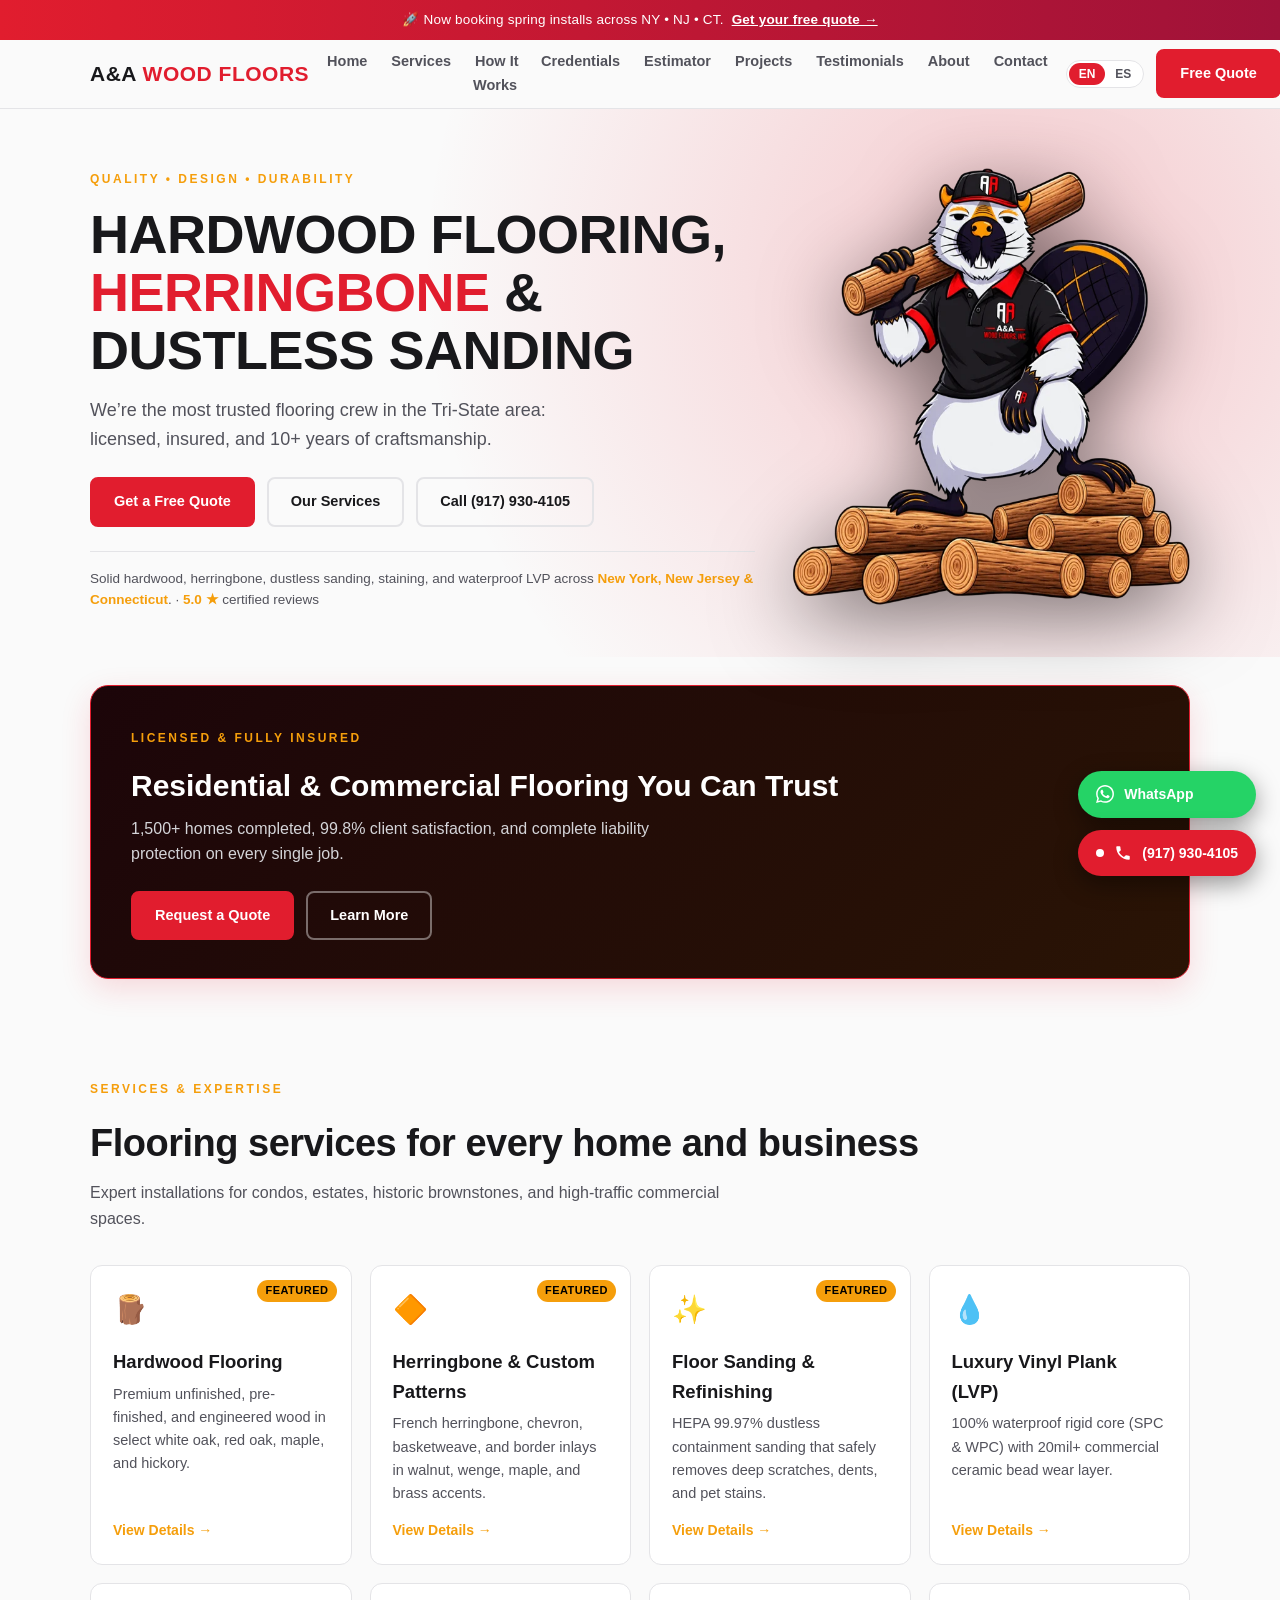
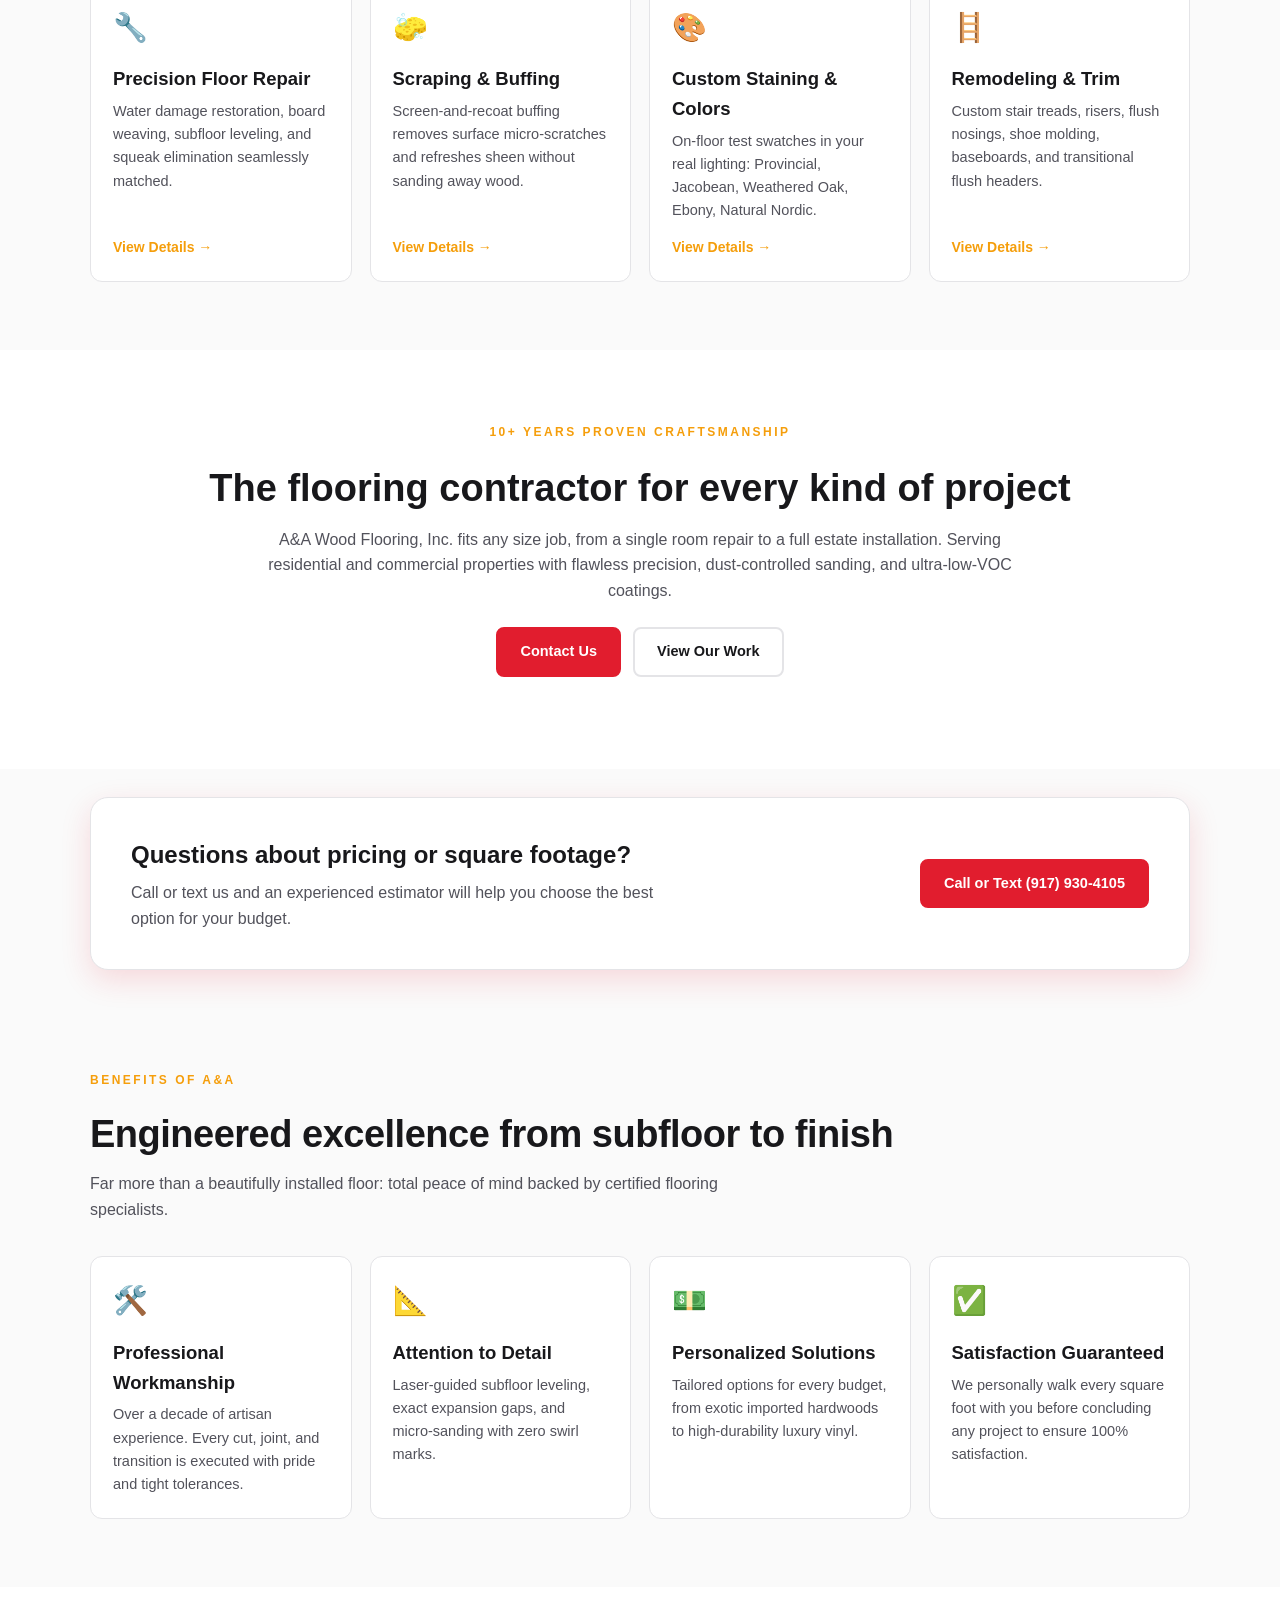
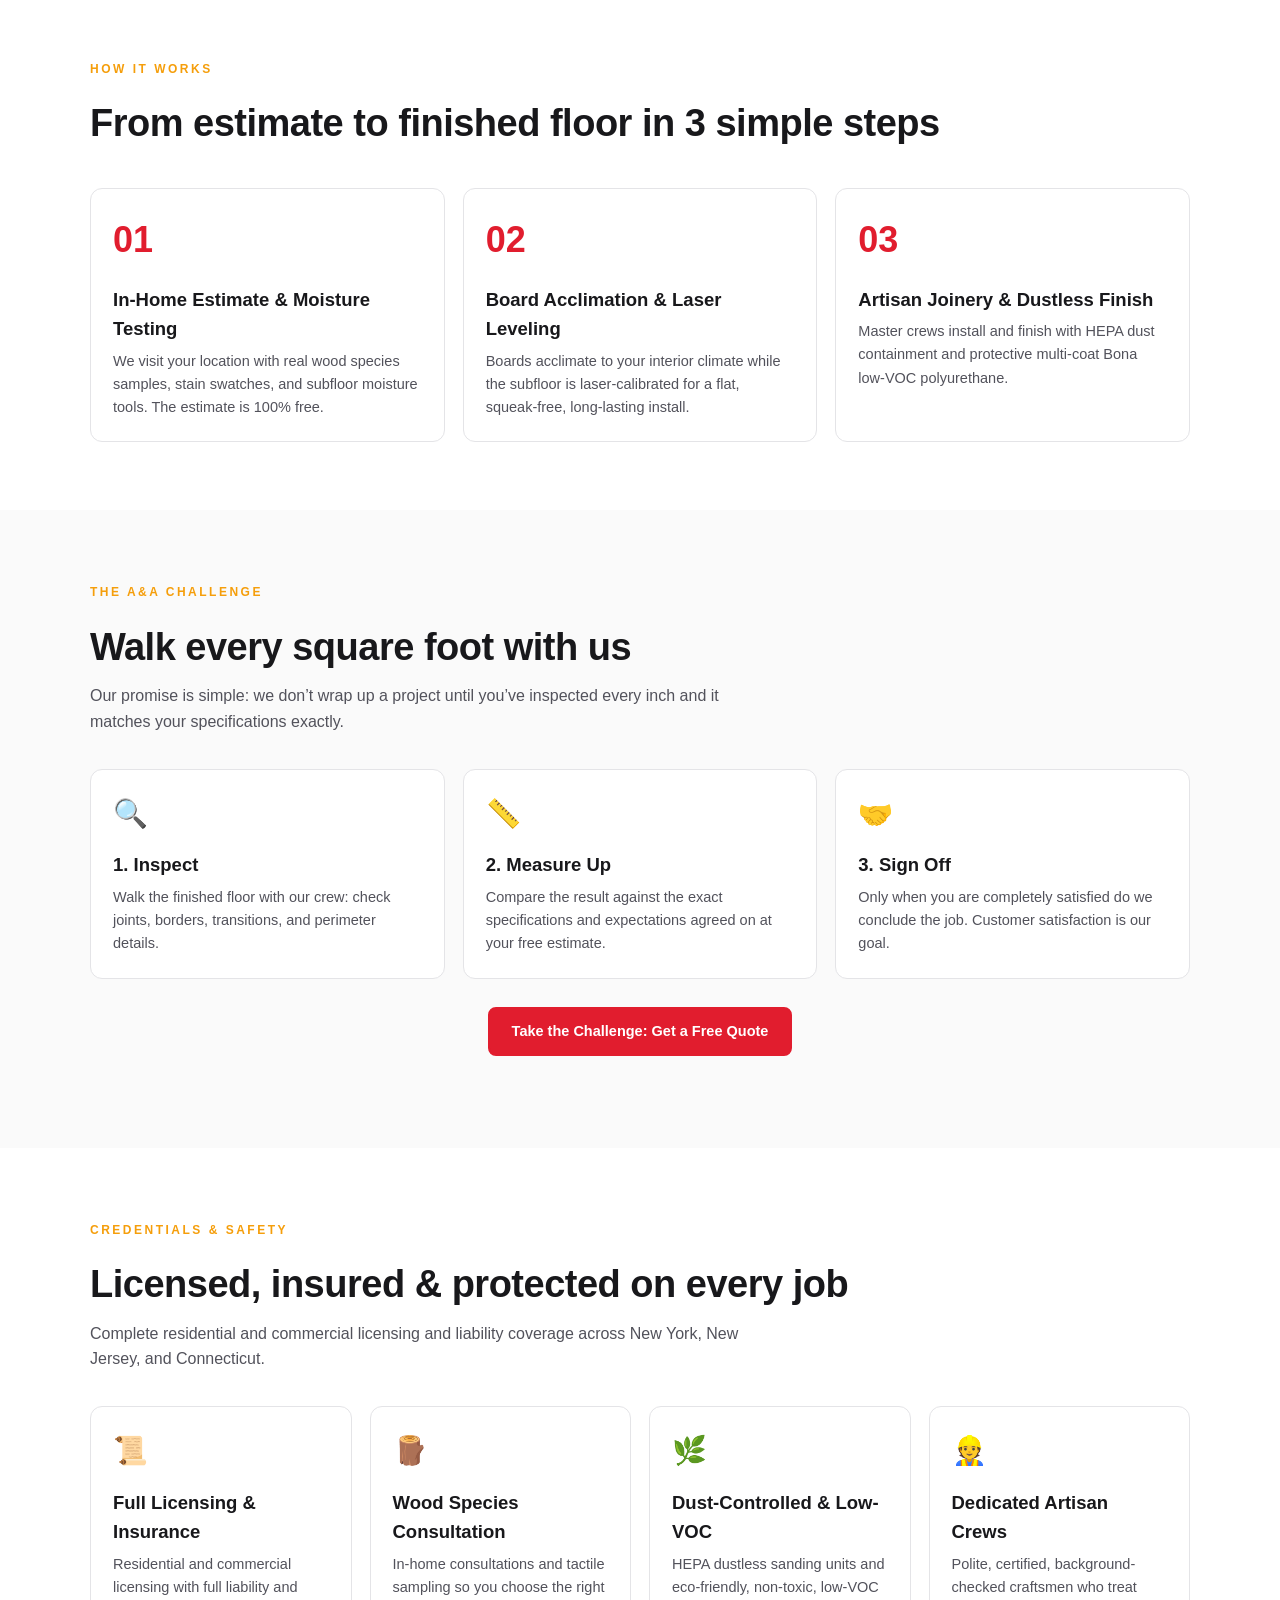
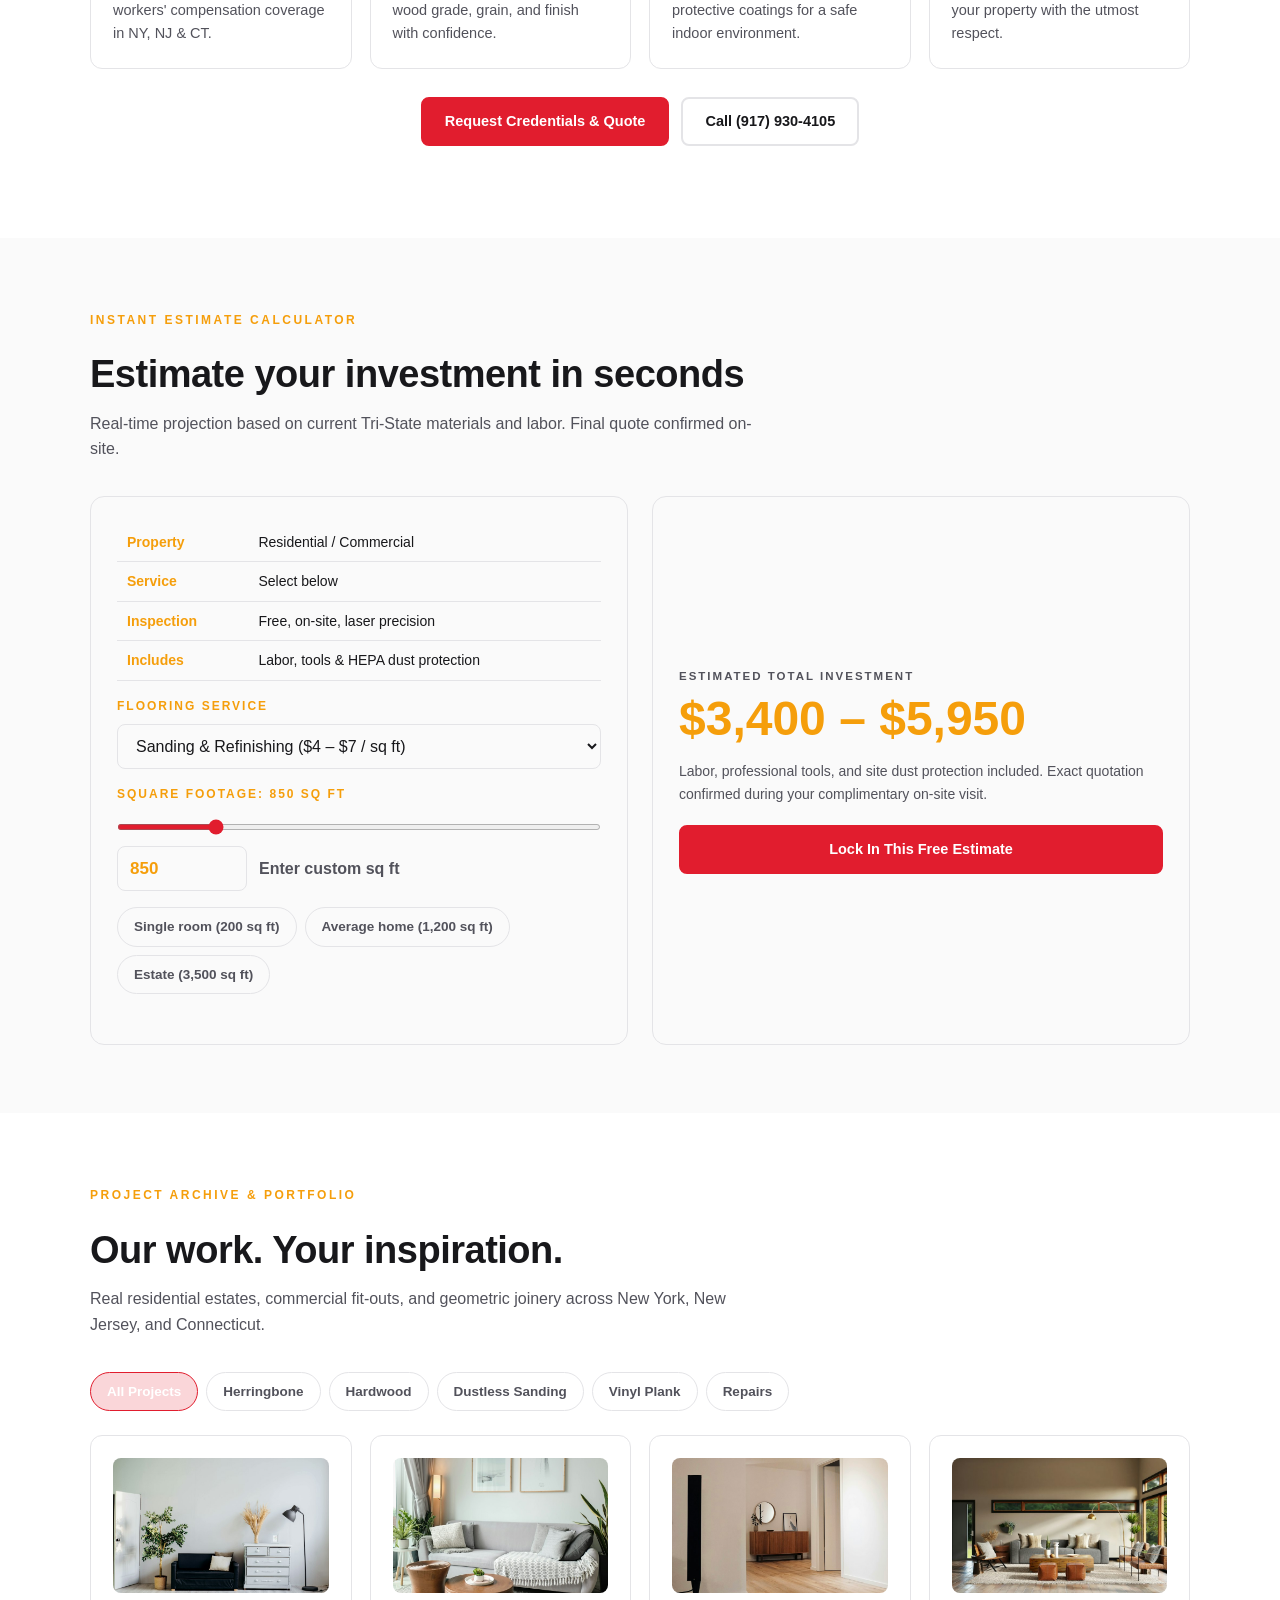
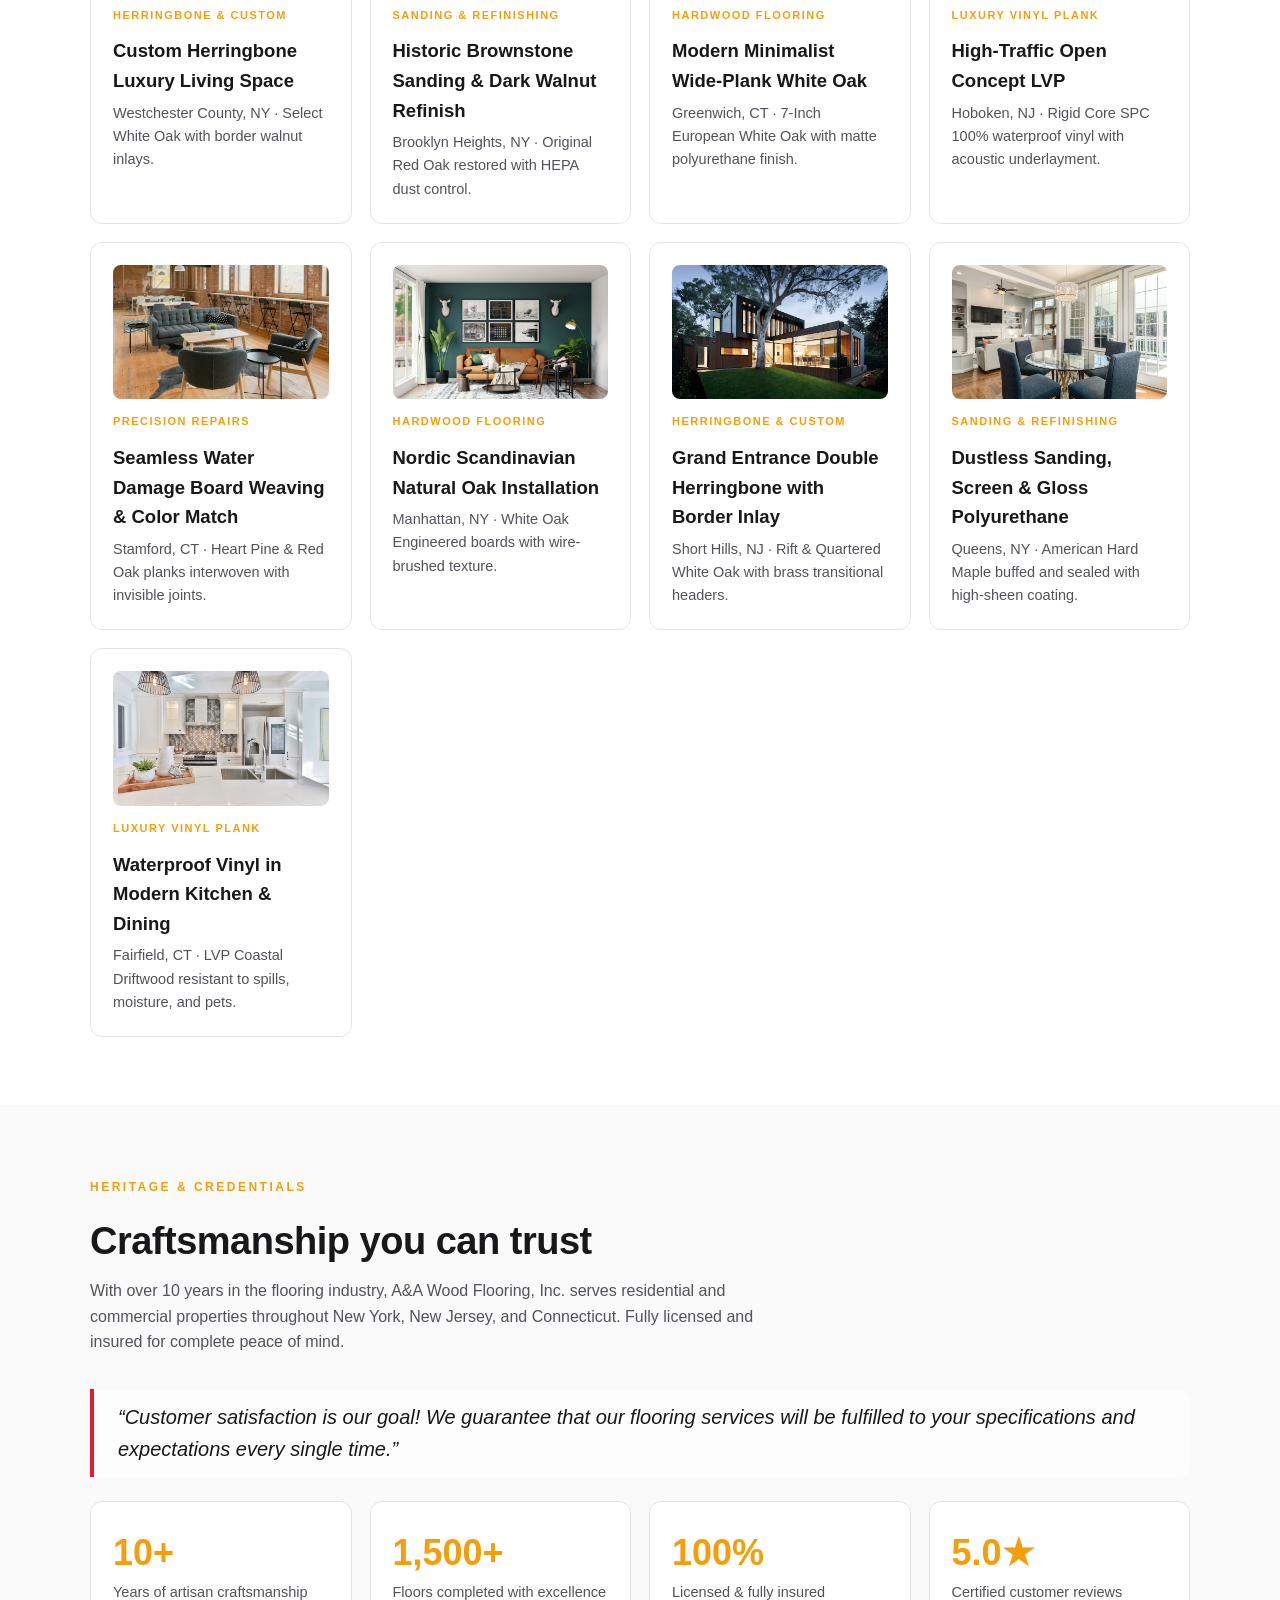
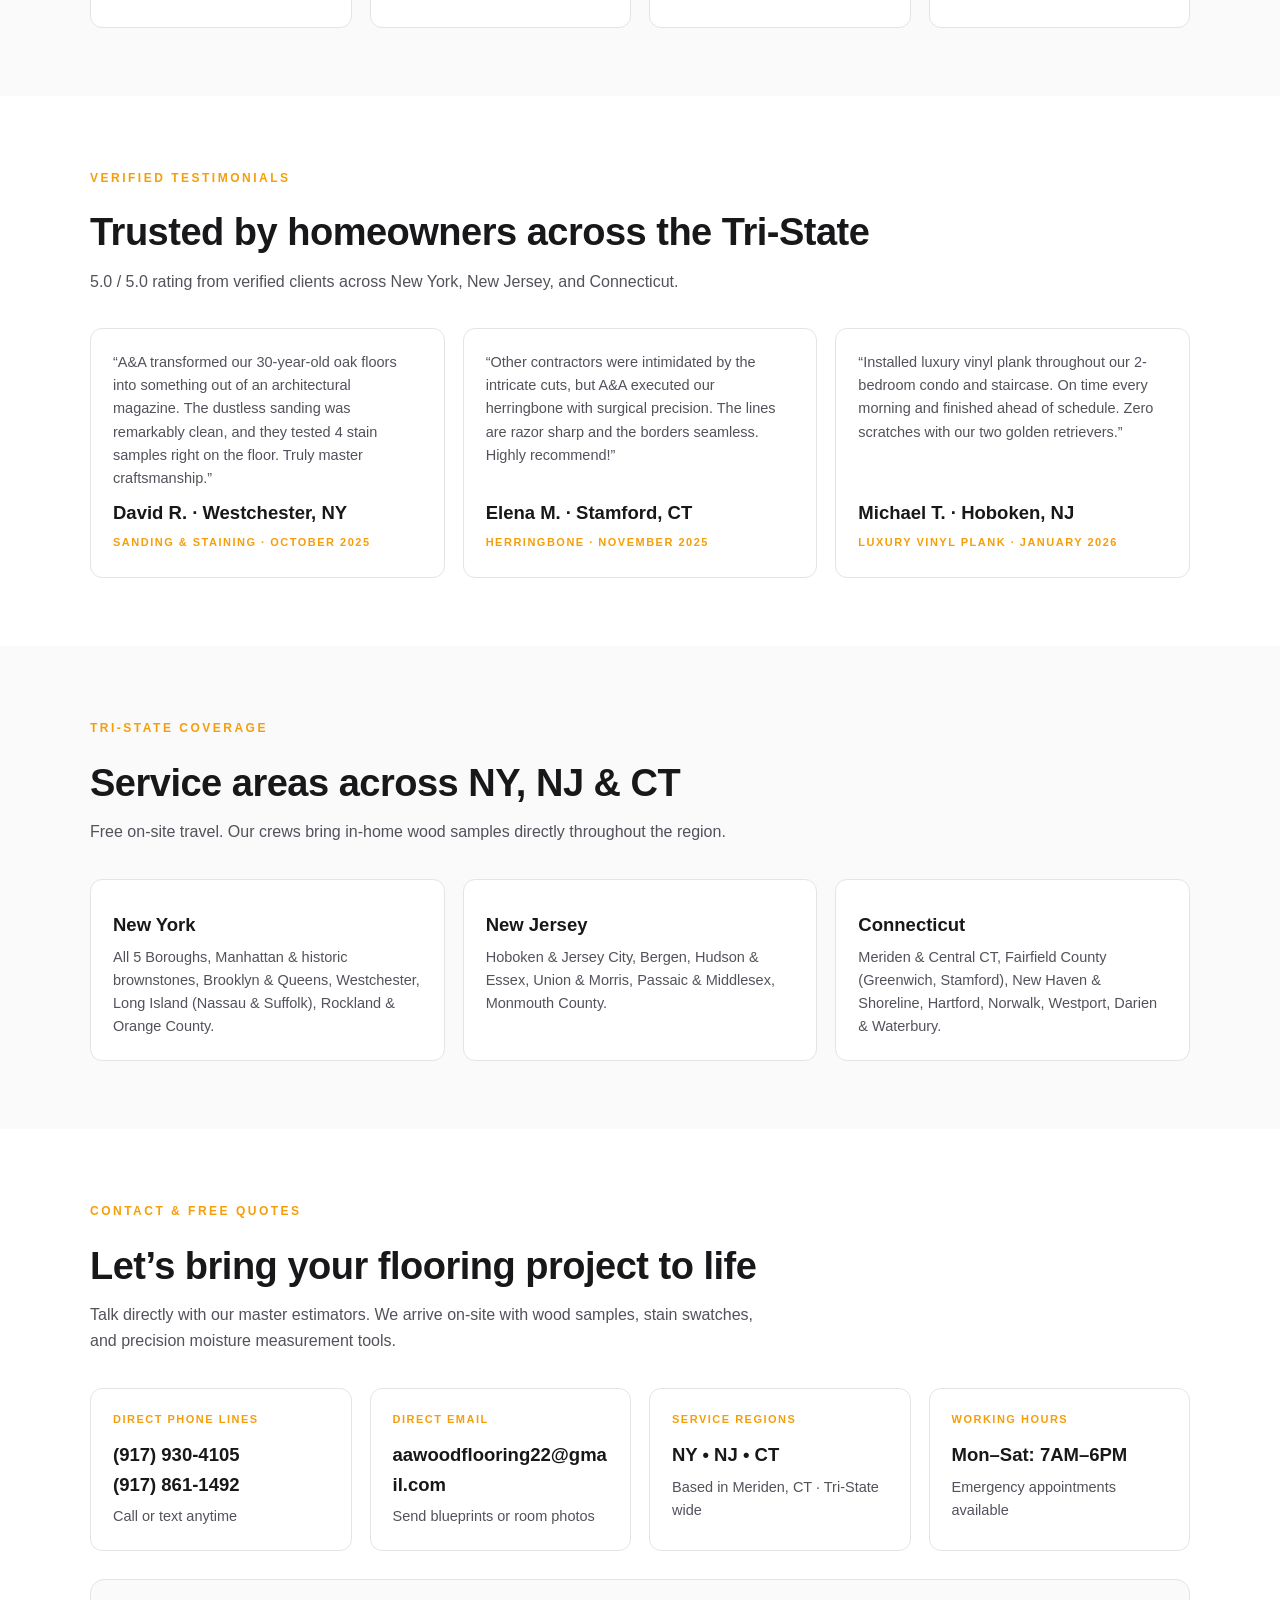
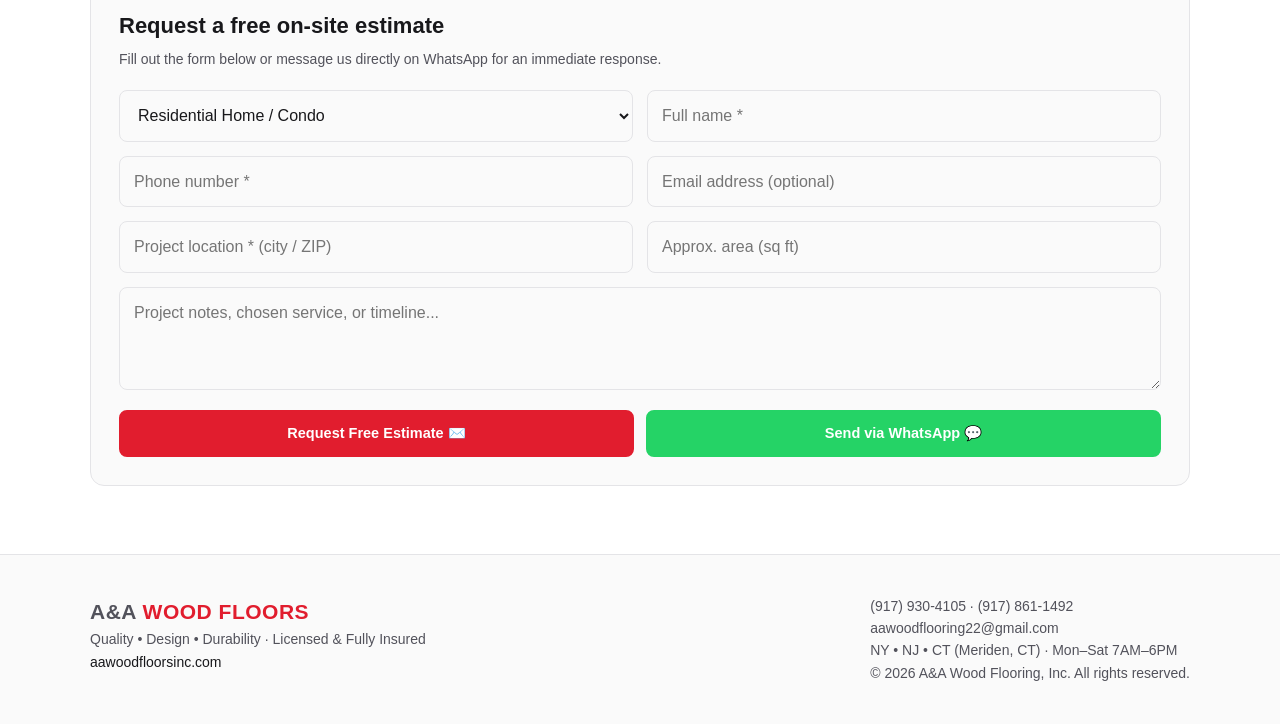
==== index.html @ f961489c "Baseline before complete master optimization" ====
<!DOCTYPE html>
<html lang="en">
<head>
  <meta charset="utf-8">
  <meta name="viewport" content="width=device-width, initial-scale=1, viewport-fit=cover">
  <link rel="icon" href="assets/beaver.webp" type="image/webp">
  
  <title>A&amp;A Wood Floors · Hardwood Flooring, Herringbone &amp; Dustless Sanding in NY, NJ &amp; CT</title>
  <meta name="description" content="A&amp;A Wood Floors: Premier hardwood flooring, custom herringbone patterns, HEPA dustless sanding, and waterproof LVP across New York, New Jersey, and Connecticut. Licensed &amp; insured. Call (917) 930-4105 for a free estimate.">
  
  <!-- Open Graph & Social Cards -->
  <meta property="og:type" content="website">
  <meta property="og:site_name" content="A&amp;A Wood Floors">
  <meta property="og:title" content="A&amp;A Wood Floors · Premier Hardwood Flooring in NY, NJ &amp; CT">
  <meta property="og:description" content="Licensed &amp; insured artisan flooring contractor. 10+ years, 1,500+ floors completed. Hardwood, herringbone, dustless sanding, and waterproof LVP.">
  <meta property="og:image" content="assets/project-herringbone.jpg">
  <meta name="twitter:card" content="summary_large_image">
  <meta name="twitter:title" content="A&amp;A Wood Floors · Hardwood Flooring in NY, NJ &amp; CT">
  <meta name="twitter:description" content="10+ years craftsmanship. Dustless sanding, custom herringbone &amp; wood installation.">
  <meta name="twitter:image" content="assets/project-herringbone.jpg">
  
  <link rel="stylesheet" href="styles.css">

  <!-- Schema.org LocalBusiness Structured Data -->
  <script type="application/ld+json">
  {
    "@context": "https://schema.org",
    "@type": "HomeAndConstructionBusiness",
    "name": "A&A Wood Flooring, Inc.",
    "telephone": ["+1-917-930-4105", "+1-917-861-1492"],
    "email": "aawoodflooring22@gmail.com",
    "url": "https://aawoodfloorsinc.com",
    "image": "assets/project-herringbone.jpg",
    "priceRange": "$$",
    "description": "Hardwood flooring, custom herringbone joinery, dustless sanding, and waterproof LVP across NY, NJ, and CT.",
    "address": {
      "@type": "PostalAddress",
      "addressLocality": "Meriden",
      "addressRegion": "CT",
      "addressCountry": "US"
    },
    "areaServed": [
      { "@type": "State", "name": "New York" },
      { "@type": "State", "name": "New Jersey" },
      { "@type": "State", "name": "Connecticut" }
    ],
    "openingHoursSpecification": {
      "@type": "OpeningHoursSpecification",
      "dayOfWeek": ["Monday", "Tuesday", "Wednesday", "Thursday", "Friday", "Saturday"],
      "opens": "07:00",
      "closes": "18:00"
    },
    "aggregateRating": {
      "@type": "AggregateRating",
      "ratingValue": "5.0",
      "reviewCount": "150"
    }
  }
  </script>
</head>
<body>

  <!-- Top Announcement Bar -->
  <div class="top">
    <span data-i18n="topBanner">🚀 Now booking spring installs across NY • NJ • CT.</span>
    <a href="#contact" data-i18n="topQuoteLink">Get your free quote →</a>
  </div>

  <!-- Navigation Bar -->
  <nav>
    <div class="w">
      <a class="logo" href="#">A&amp;A <b>WOOD FLOORS</b></a>
      
      <ul>
        <li><a href="#home" data-i18n="navHome">Home</a></li>
        <li><a href="#services" data-i18n="navServices">Services</a></li>
        <li><a href="#how" data-i18n="navHow">How It Works</a></li>
        <li><a href="#credentials" data-i18n="navCredentials">Credentials</a></li>
        <li><a href="#estimator" data-i18n="navEstimator">Estimator</a></li>
        <li><a href="#projects" data-i18n="navProjects">Projects</a></li>
        <li><a href="#testimonials" data-i18n="navTestimonials">Testimonials</a></li>
        <li><a href="#about" data-i18n="navAbout">About</a></li>
        <li><a href="#contact" data-i18n="navContact">Contact</a></li>
      </ul>

      <div class="nav-actions">
        <!-- Bilingual Switcher -->
        <div class="lang-switch" role="group" aria-label="Language selection">
          <button id="btn-en" class="active" aria-label="Switch to English">EN</button>
          <button id="btn-es" aria-label="Cambiar a Español">ES</button>
        </div>

        <a class="btn" href="#contact" data-i18n="navQuoteBtn">Free Quote</a>

        <!-- Mobile Hamburger Toggle -->
        <button id="nav-toggle" class="nav-toggle" aria-label="Toggle navigation menu" aria-expanded="false">
          <span></span><span></span><span></span>
        </button>
      </div>
    </div>
  </nav>

  <!-- Mobile Backdrop -->
  <div id="nav-backdrop" class="nav-backdrop"></div>

  <!-- Hero Section -->
  <header class="hero" id="home">
    <div class="w">
      <div>
        <div class="tag" data-i18n="heroTag">QUALITY • DESIGN • DURABILITY</div>
        <h1 data-i18n="heroTitle">HARDWOOD FLOORING, <span>HERRINGBONE</span> &amp; DUSTLESS SANDING</h1>
        <p data-i18n="heroDesc">We’re the most trusted flooring crew in the Tri-State area: licensed, insured, and 10+ years of craftsmanship.</p>
        
        <div class="cta">
          <a class="btn" href="#contact" data-i18n="heroCtaQuote">Get a Free Quote</a>
          <a class="btn o" href="#services" data-i18n="heroCtaServices">Our Services</a>
          <a class="btn o" href="tel:+19179304105" data-i18n="heroCtaCall">Call (917) 930-4105</a>
        </div>
        
        <div class="lang">
          Solid hardwood, herringbone, dustless sanding, staining, and waterproof LVP across <b>New York, New Jersey &amp; Connecticut</b>. · <b>5.0 ★</b> certified reviews
        </div>
      </div>
      
      <img alt="A&amp;A Wood Floors beaver mascot holding a log" src="assets/beaver.webp" width="440" height="440">
    </div>
  </header>

  <!-- Licensed & Insured Trust Banner -->
  <section class="py-28">
    <div class="w">
      <div class="cert">
        <div>
          <div class="tag">LICENSED &amp; FULLY INSURED</div>
          <h2 style="margin:6px 0;font-size:30px">Residential &amp; Commercial Flooring You Can Trust</h2>
          <p>1,500+ homes completed, 99.8% client satisfaction, and complete liability protection on every single job.</p>
        </div>
        <div class="cta" style="margin:0">
          <a class="btn" href="#contact">Request a Quote</a>
          <a class="btn o" style="color:#fff;border-color:rgba(255,255,255,0.4)" href="#about">Learn More</a>
        </div>
      </div>
    </div>
  </section>

  <!-- Services Grid -->
  <section id="services">
    <div class="w">
      <div class="h">
        <div class="tag">SERVICES &amp; EXPERTISE</div>
        <h2>Flooring services for every home and business</h2>
        <p>Expert installations for condos, estates, historic brownstones, and high-traffic commercial spaces.</p>
      </div>

      <div class="grid">
        <div class="card">
          <span class="new">FEATURED</span>
          <i>🪵</i>
          <h3>Hardwood Flooring</h3>
          <p>Premium unfinished, pre-finished, and engineered wood in select white oak, red oak, maple, and hickory.</p>
          <a class="more" href="#contact">View Details →</a>
        </div>

        <div class="card">
          <span class="new">FEATURED</span>
          <i>🔶</i>
          <h3>Herringbone &amp; Custom Patterns</h3>
          <p>French herringbone, chevron, basketweave, and border inlays in walnut, wenge, maple, and brass accents.</p>
          <a class="more" href="#contact">View Details →</a>
        </div>

        <div class="card">
          <span class="new">FEATURED</span>
          <i>✨</i>
          <h3>Floor Sanding &amp; Refinishing</h3>
          <p>HEPA 99.97% dustless containment sanding that safely removes deep scratches, dents, and pet stains.</p>
          <a class="more" href="#contact">View Details →</a>
        </div>

        <div class="card">
          <i>💧</i>
          <h3>Luxury Vinyl Plank (LVP)</h3>
          <p>100% waterproof rigid core (SPC &amp; WPC) with 20mil+ commercial ceramic bead wear layer.</p>
          <a class="more" href="#contact">View Details →</a>
        </div>

        <div class="card">
          <i>🔧</i>
          <h3>Precision Floor Repair</h3>
          <p>Water damage restoration, board weaving, subfloor leveling, and squeak elimination seamlessly matched.</p>
          <a class="more" href="#contact">View Details →</a>
        </div>

        <div class="card">
          <i>🧽</i>
          <h3>Scraping &amp; Buffing</h3>
          <p>Screen-and-recoat buffing removes surface micro-scratches and refreshes sheen without sanding away wood.</p>
          <a class="more" href="#contact">View Details →</a>
        </div>

        <div class="card">
          <i>🎨</i>
          <h3>Custom Staining &amp; Colors</h3>
          <p>On-floor test swatches in your real lighting: Provincial, Jacobean, Weathered Oak, Ebony, Natural Nordic.</p>
          <a class="more" href="#contact">View Details →</a>
        </div>

        <div class="card">
          <i>🪜</i>
          <h3>Remodeling &amp; Trim</h3>
          <p>Custom stair treads, risers, flush nosings, shoe molding, baseboards, and transitional flush headers.</p>
          <a class="more" href="#contact">View Details →</a>
        </div>
      </div>
    </div>
  </section>

  <!-- Contractor Callout Banner -->
  <section class="bg-surf">
    <div class="w text-center">
      <div class="tag">10+ YEARS PROVEN CRAFTSMANSHIP</div>
      <h2 style="font-size:clamp(26px,4vw,38px);margin:8px 0">The flooring contractor for every kind of project</h2>
      <p class="section-lead">A&amp;A Wood Flooring, Inc. fits any size job, from a single room repair to a full estate installation. Serving residential and commercial properties with flawless precision, dust-controlled sanding, and ultra-low-VOC coatings.</p>
      <div class="cta" style="justify-content:center">
        <a class="btn" href="#contact">Contact Us</a>
        <a class="btn o" href="#projects">View Our Work</a>
      </div>
    </div>
  </section>

  <!-- Quick Pricing Questions Bar -->
  <section class="py-28">
    <div class="w">
      <div class="cert" style="background:var(--surf);color:var(--tx);border-color:var(--line)">
        <div>
          <h2 style="margin:0 0 6px">Questions about pricing or square footage?</h2>
          <p style="color:var(--mut);margin:0">Call or text us and an experienced estimator will help you choose the best option for your budget.</p>
        </div>
        <a class="btn" href="tel:+19179304105">Call or Text (917) 930-4105</a>
      </div>
    </div>
  </section>

  <!-- Benefits Section -->
  <section>
    <div class="w">
      <div class="h">
        <div class="tag">BENEFITS OF A&amp;A</div>
        <h2>Engineered excellence from subfloor to finish</h2>
        <p>Far more than a beautifully installed floor: total peace of mind backed by certified flooring specialists.</p>
      </div>
      <div class="grid">
        <div class="card"><i>🛠️</i><h3>Professional Workmanship</h3><p>Over a decade of artisan experience. Every cut, joint, and transition is executed with pride and tight tolerances.</p></div>
        <div class="card"><i>📐</i><h3>Attention to Detail</h3><p>Laser-guided subfloor leveling, exact expansion gaps, and micro-sanding with zero swirl marks.</p></div>
        <div class="card"><i>💵</i><h3>Personalized Solutions</h3><p>Tailored options for every budget, from exotic imported hardwoods to high-durability luxury vinyl.</p></div>
        <div class="card"><i>✅</i><h3>Satisfaction Guaranteed</h3><p>We personally walk every square foot with you before concluding any project to ensure 100% satisfaction.</p></div>
      </div>
    </div>
  </section>

  <!-- How It Works -->
  <section id="how" class="bg-surf">
    <div class="w">
      <div class="h">
        <div class="tag">HOW IT WORKS</div>
        <h2>From estimate to finished floor in 3 simple steps</h2>
      </div>
      <div class="grid steps">
        <div class="card">
          <h3>In-Home Estimate &amp; Moisture Testing</h3>
          <p>We visit your location with real wood species samples, stain swatches, and subfloor moisture tools. The estimate is 100% free.</p>
        </div>
        <div class="card">
          <h3>Board Acclimation &amp; Laser Leveling</h3>
          <p>Boards acclimate to your interior climate while the subfloor is laser-calibrated for a flat, squeak-free, long-lasting install.</p>
        </div>
        <div class="card">
          <h3>Artisan Joinery &amp; Dustless Finish</h3>
          <p>Master crews install and finish with HEPA dust containment and protective multi-coat Bona low-VOC polyurethane.</p>
        </div>
      </div>
    </div>
  </section>

  <!-- The A&A Challenge -->
  <section id="challenge">
    <div class="w">
      <div class="h">
        <div class="tag">THE A&amp;A CHALLENGE</div>
        <h2>Walk every square foot with us</h2>
        <p>Our promise is simple: we don’t wrap up a project until you’ve inspected every inch and it matches your specifications exactly.</p>
      </div>
      <div class="grid">
        <div class="card"><i>🔍</i><h3>1. Inspect</h3><p>Walk the finished floor with our crew: check joints, borders, transitions, and perimeter details.</p></div>
        <div class="card"><i>📏</i><h3>2. Measure Up</h3><p>Compare the result against the exact specifications and expectations agreed on at your free estimate.</p></div>
        <div class="card"><i>🤝</i><h3>3. Sign Off</h3><p>Only when you are completely satisfied do we conclude the job. Customer satisfaction is our goal.</p></div>
      </div>
      <div class="cta" style="justify-content:center;margin-top:28px">
        <a class="btn" href="#contact">Take the Challenge: Get a Free Quote</a>
      </div>
    </div>
  </section>

  <!-- Credentials -->
  <section id="credentials" class="bg-surf">
    <div class="w">
      <div class="h">
        <div class="tag">CREDENTIALS &amp; SAFETY</div>
        <h2>Licensed, insured &amp; protected on every job</h2>
        <p>Complete residential and commercial licensing and liability coverage across New York, New Jersey, and Connecticut.</p>
      </div>
      <div class="grid">
        <div class="card"><i>📜</i><h3>Full Licensing &amp; Insurance</h3><p>Residential and commercial licensing with full liability and workers' compensation coverage in NY, NJ &amp; CT.</p></div>
        <div class="card"><i>🪵</i><h3>Wood Species Consultation</h3><p>In-home consultations and tactile sampling so you choose the right wood grade, grain, and finish with confidence.</p></div>
        <div class="card"><i>🌿</i><h3>Dust-Controlled &amp; Low-VOC</h3><p>HEPA dustless sanding units and eco-friendly, non-toxic, low-VOC protective coatings for a safe indoor environment.</p></div>
        <div class="card"><i>👷</i><h3>Dedicated Artisan Crews</h3><p>Polite, certified, background-checked craftsmen who treat your property with the utmost respect.</p></div>
      </div>
      <div class="cta" style="justify-content:center;margin-top:28px">
        <a class="btn" href="#contact">Request Credentials &amp; Quote</a>
        <a class="btn o" href="tel:+19179304105">Call (917) 930-4105</a>
      </div>
    </div>
  </section>

  <!-- Interactive Estimator -->
  <section id="estimator">
    <div class="w">
      <div class="h">
        <div class="tag">INSTANT ESTIMATE CALCULATOR</div>
        <h2 data-i18n="estTitle">Estimate your investment in seconds</h2>
        <p data-i18n="estDesc">Real-time projection based on current Tri-State materials and labor. Final quote confirmed on-site.</p>
      </div>
      
      <div class="est">
        <div>
          <table class="hd">
            <tr><td>Property</td><td>Residential / Commercial</td></tr>
            <tr><td>Service</td><td>Select below</td></tr>
            <tr><td>Inspection</td><td>Free, on-site, laser precision</td></tr>
            <tr><td>Includes</td><td>Labor, tools &amp; HEPA dust protection</td></tr>
          </table>

          <label for="svc">Flooring service</label>
          <select id="svc">
            <option value="4,7">Sanding &amp; Refinishing ($4 – $7 / sq ft)</option>
            <option value="8,14">Hardwood Flooring ($8 – $14 / sq ft)</option>
            <option value="5,9">Luxury Vinyl Plank (LVP) ($5 – $9 / sq ft)</option>
            <option value="12,20">Herringbone &amp; Custom Patterns ($12 – $20 / sq ft)</option>
            <option value="6,10">Precision Floor Repair ($6 – $10 / sq ft)</option>
          </select>

          <label for="rng">Square footage: <b id="sf">850</b> sq ft</label>
          <input type="range" id="rng" min="100" max="4000" step="50" value="850" aria-label="Square footage selector slider">
          
          <div class="sqft-row">
            <input type="number" id="sf-num" class="sqft-num-input" min="50" max="10000" step="50" value="850" aria-label="Square footage input number">
            <span style="color:var(--mut);font-weight:600">Enter custom sq ft</span>
          </div>

          <div class="chips">
            <button type="button" data-v="200">Single room (200 sq ft)</button>
            <button type="button" data-v="1200">Average home (1,200 sq ft)</button>
            <button type="button" data-v="3500">Estate (3,500 sq ft)</button>
          </div>
        </div>

        <div class="res">
          <small>ESTIMATED TOTAL INVESTMENT</small>
          <div id="out">$3,400 – $5,950</div>
          <p>Labor, professional tools, and site dust protection included. Exact quotation confirmed during your complimentary on-site visit.</p>
          <a class="btn" id="btn-lock-est" href="#contact" data-i18n="estLockBtn">Lock In This Free Estimate</a>
        </div>
      </div>
    </div>
  </section>

  <!-- Projects Gallery Archive -->
  <section id="projects" class="bg-surf">
    <div class="w">
      <div class="h">
        <div class="tag">PROJECT ARCHIVE &amp; PORTFOLIO</div>
        <h2 data-i18n="projTitle">Our work. Your inspiration.</h2>
        <p>Real residential estates, commercial fit-outs, and geometric joinery across New York, New Jersey, and Connecticut.</p>
      </div>

      <!-- Filter Chips -->
      <div class="chips" id="flt" role="toolbar" aria-label="Project category filter">
        <button class="on" data-f="" data-i18n="filterAll">All Projects</button>
        <button data-f="HERRINGBONE" data-i18n="filterHerringbone">Herringbone</button>
        <button data-f="HARDWOOD" data-i18n="filterHardwood">Hardwood</button>
        <button data-f="SANDING" data-i18n="filterSanding">Dustless Sanding</button>
        <button data-f="LVP" data-i18n="filterLvp">Vinyl Plank</button>
        <button data-f="REPAIRS" data-i18n="filterRepairs">Repairs</button>
      </div>

      <!-- Project Cards Grid with Local Images -->
      <div class="grid" id="pj">
        <div class="card" data-c="HERRINGBONE">
          <div class="card-img-wrap">
            <img class="card-img" src="assets/project-herringbone.jpg" alt="Custom Herringbone floor in Westchester living space" loading="lazy">
          </div>
          <small class="tg">HERRINGBONE &amp; CUSTOM</small>
          <h3>Custom Herringbone Luxury Living Space</h3>
          <p>Westchester County, NY · Select White Oak with border walnut inlays.</p>
        </div>

        <div class="card" data-c="SANDING">
          <div class="card-img-wrap">
            <img class="card-img" src="assets/project-sanding.jpg" alt="Historic Brownstone dustless sanding and dark walnut refinish" loading="lazy">
          </div>
          <small class="tg">SANDING &amp; REFINISHING</small>
          <h3>Historic Brownstone Sanding &amp; Dark Walnut Refinish</h3>
          <p>Brooklyn Heights, NY · Original Red Oak restored with HEPA dust control.</p>
        </div>

        <div class="card" data-c="HARDWOOD">
          <div class="card-img-wrap">
            <img class="card-img" src="assets/project-hardwood.jpg" alt="Wide plank white oak hardwood flooring in Greenwich CT" loading="lazy">
          </div>
          <small class="tg">HARDWOOD FLOORING</small>
          <h3>Modern Minimalist Wide-Plank White Oak</h3>
          <p>Greenwich, CT · 7-Inch European White Oak with matte polyurethane finish.</p>
        </div>

        <div class="card" data-c="LVP">
          <div class="card-img-wrap">
            <img class="card-img" src="assets/project-lvp.jpg" alt="High-traffic open concept luxury vinyl plank in Hoboken NJ" loading="lazy">
          </div>
          <small class="tg">LUXURY VINYL PLANK</small>
          <h3>High-Traffic Open Concept LVP</h3>
          <p>Hoboken, NJ · Rigid Core SPC 100% waterproof vinyl with acoustic underlayment.</p>
        </div>

        <div class="card" data-c="REPAIRS">
          <div class="card-img-wrap">
            <img class="card-img" src="assets/project-repairs.jpg" alt="Water damage board weaving and precision floor repairs" loading="lazy">
          </div>
          <small class="tg">PRECISION REPAIRS</small>
          <h3>Seamless Water Damage Board Weaving &amp; Color Match</h3>
          <p>Stamford, CT · Heart Pine &amp; Red Oak planks interwoven with invisible joints.</p>
        </div>

        <div class="card" data-c="HARDWOOD">
          <div class="card-img-wrap">
            <img class="card-img" src="assets/project-scandinavian.jpg" alt="Nordic Scandinavian natural oak engineered flooring" loading="lazy">
          </div>
          <small class="tg">HARDWOOD FLOORING</small>
          <h3>Nordic Scandinavian Natural Oak Installation</h3>
          <p>Manhattan, NY · White Oak Engineered boards with wire-brushed texture.</p>
        </div>

        <div class="card" data-c="HERRINGBONE">
          <div class="card-img-wrap">
            <img class="card-img" src="assets/project-luxury.jpg" alt="Double herringbone with border inlay in luxury foyer" loading="lazy">
          </div>
          <small class="tg">HERRINGBONE &amp; CUSTOM</small>
          <h3>Grand Entrance Double Herringbone with Border Inlay</h3>
          <p>Short Hills, NJ · Rift &amp; Quartered White Oak with brass transitional headers.</p>
        </div>

        <div class="card" data-c="SANDING">
          <div class="card-img-wrap">
            <img class="card-img" src="assets/project-refinish.jpg" alt="Dustless sanding, screen and gloss polyurethane" loading="lazy">
          </div>
          <small class="tg">SANDING &amp; REFINISHING</small>
          <h3>Dustless Sanding, Screen &amp; Gloss Polyurethane</h3>
          <p>Queens, NY · American Hard Maple buffed and sealed with high-sheen coating.</p>
        </div>

        <div class="card" data-c="LVP">
          <div class="card-img-wrap">
            <img class="card-img" src="assets/project-staining.jpg" alt="Waterproof luxury vinyl in modern kitchen" loading="lazy">
          </div>
          <small class="tg">LUXURY VINYL PLANK</small>
          <h3>Waterproof Vinyl in Modern Kitchen &amp; Dining</h3>
          <p>Fairfield, CT · LVP Coastal Driftwood resistant to spills, moisture, and pets.</p>
        </div>
      </div>
    </div>
  </section>

  <!-- Heritage & Metrics -->
  <section id="about">
    <div class="w">
      <div class="h">
        <div class="tag">HERITAGE &amp; CREDENTIALS</div>
        <h2>Craftsmanship you can trust</h2>
        <p>With over 10 years in the flooring industry, A&amp;A Wood Flooring, Inc. serves residential and commercial properties throughout New York, New Jersey, and Connecticut. Fully licensed and insured for complete peace of mind.</p>
      </div>

      <blockquote>“Customer satisfaction is our goal! We guarantee that our flooring services will be fulfilled to your specifications and expectations every single time.”</blockquote>

      <div class="grid" style="margin-top:24px">
        <div class="card"><b class="big">10+</b><p>Years of artisan craftsmanship</p></div>
        <div class="card"><b class="big">1,500+</b><p>Floors completed with excellence</p></div>
        <div class="card"><b class="big">100%</b><p>Licensed &amp; fully insured</p></div>
        <div class="card"><b class="big">5.0★</b><p>Certified customer reviews</p></div>
      </div>
    </div>
  </section>

  <!-- Testimonials Section -->
  <section id="testimonials" class="bg-surf">
    <div class="w">
      <div class="h">
        <div class="tag">VERIFIED TESTIMONIALS</div>
        <h2>Trusted by homeowners across the Tri-State</h2>
        <p>5.0 / 5.0 rating from verified clients across New York, New Jersey, and Connecticut.</p>
      </div>

      <div class="grid">
        <div class="card">
          <p>“A&amp;A transformed our 30-year-old oak floors into something out of an architectural magazine. The dustless sanding was remarkably clean, and they tested 4 stain samples right on the floor. Truly master craftsmanship.”</p>
          <h3>David R. · Westchester, NY</h3>
          <small class="tg">SANDING &amp; STAINING · OCTOBER 2025</small>
        </div>
        <div class="card">
          <p>“Other contractors were intimidated by the intricate cuts, but A&amp;A executed our herringbone with surgical precision. The lines are razor sharp and the borders seamless. Highly recommend!”</p>
          <h3>Elena M. · Stamford, CT</h3>
          <small class="tg">HERRINGBONE · NOVEMBER 2025</small>
        </div>
        <div class="card">
          <p>“Installed luxury vinyl plank throughout our 2-bedroom condo and staircase. On time every morning and finished ahead of schedule. Zero scratches with our two golden retrievers.”</p>
          <h3>Michael T. · Hoboken, NJ</h3>
          <small class="tg">LUXURY VINYL PLANK · JANUARY 2026</small>
        </div>
      </div>
    </div>
  </section>

  <!-- Service Coverage Areas -->
  <section>
    <div class="w">
      <div class="h">
        <div class="tag">TRI-STATE COVERAGE</div>
        <h2>Service areas across NY, NJ &amp; CT</h2>
        <p>Free on-site travel. Our crews bring in-home wood samples directly throughout the region.</p>
      </div>
      <div class="grid">
        <div class="card">
          <h3>New York</h3>
          <p>All 5 Boroughs, Manhattan &amp; historic brownstones, Brooklyn &amp; Queens, Westchester, Long Island (Nassau &amp; Suffolk), Rockland &amp; Orange County.</p>
        </div>
        <div class="card">
          <h3>New Jersey</h3>
          <p>Hoboken &amp; Jersey City, Bergen, Hudson &amp; Essex, Union &amp; Morris, Passaic &amp; Middlesex, Monmouth County.</p>
        </div>
        <div class="card">
          <h3>Connecticut</h3>
          <p>Meriden &amp; Central CT, Fairfield County (Greenwich, Stamford), New Haven &amp; Shoreline, Hartford, Norwalk, Westport, Darien &amp; Waterbury.</p>
        </div>
      </div>
    </div>
  </section>

  <!-- Contact & Lead Form -->
  <section id="contact" class="bg-surf">
    <div class="w">
      <div class="h">
        <div class="tag">CONTACT &amp; FREE QUOTES</div>
        <h2>Let’s bring your flooring project to life</h2>
        <p>Talk directly with our master estimators. We arrive on-site with wood samples, stain swatches, and precision moisture measurement tools.</p>
      </div>

      <div class="grid" style="margin-bottom:28px">
        <div class="card">
          <small class="tg">DIRECT PHONE LINES</small>
          <h3>
            <a href="tel:+19179304105">(917) 930-4105</a><br>
            <a href="tel:+19178611492">(917) 861-1492</a>
          </h3>
          <p>Call or text anytime</p>
        </div>

        <div class="card">
          <small class="tg">DIRECT EMAIL</small>
          <h3 style="word-break:break-all"><a href="mailto:aawoodflooring22@gmail.com">aawoodflooring22@gmail.com</a></h3>
          <p>Send blueprints or room photos</p>
        </div>

        <div class="card">
          <small class="tg">SERVICE REGIONS</small>
          <h3>NY • NJ • CT</h3>
          <p>Based in Meriden, CT · Tri-State wide</p>
        </div>

        <div class="card">
          <small class="tg">WORKING HOURS</small>
          <h3>Mon–Sat: 7AM–6PM</h3>
          <p>Emergency appointments available</p>
        </div>
      </div>

      <!-- Contact Form -->
      <form id="f" class="frm">
        <div class="form-header">
          <h3 data-i18n="formTitle">Request a free on-site estimate</h3>
          <p>Fill out the form below or message us directly on WhatsApp for an immediate response.</p>
        </div>

        <!-- Success/Confirmation Alert -->
        <div id="form-feedback" class="form-alert">
          ✅ <b>Thank you! Your estimate request is being processed.</b><br>
          If your email application does not open automatically, you can also text or call us directly at <b>(917) 930-4105</b> or message us on WhatsApp.
        </div>

        <select id="pt" aria-label="Property type">
          <option>Residential Home / Condo</option>
          <option>Commercial Space</option>
          <option>Historic Brownstone / Renovation</option>
        </select>

        <input id="nm" placeholder="Full name *" required aria-label="Full name">
        <input id="ph" type="tel" placeholder="Phone number *" required aria-label="Phone number">
        <input id="em" type="email" placeholder="Email address (optional)" aria-label="Email address">
        <input id="lc" placeholder="Project location * (city / ZIP)" required aria-label="Project location">
        <input id="ar" placeholder="Approx. area (sq ft)" aria-label="Approximate area in square feet">
        
        <textarea id="nt" placeholder="Project notes, chosen service, or timeline..." style="grid-column:1/-1" rows="3" aria-label="Project notes"></textarea>

        <div class="form-actions">
          <button type="submit" class="btn" id="btn-submit" data-i18n="formSubmitBtn">Request Free Estimate ✉️</button>
          <button type="button" class="btn btn-whatsapp" id="btn-whatsapp" data-i18n="formWhatsAppBtn">Send via WhatsApp 💬</button>
        </div>
      </form>
    </div>
  </section>

  <!-- Sticky Floating Action Buttons (Quick Call & WhatsApp) -->
  <div class="sticky-cta">
    <a href="https://wa.me/19179304105" target="_blank" rel="noopener noreferrer" class="sticky-btn whatsapp" aria-label="Chat on WhatsApp">
      <svg viewBox="0 0 24 24"><path d="M.057 24l1.687-6.163c-1.041-1.804-1.588-3.849-1.587-5.946.003-6.556 5.338-11.891 11.893-11.891 3.181.001 6.167 1.24 8.413 3.488 2.245 2.248 3.481 5.236 3.48 8.414-.003 6.557-5.338 11.892-11.893 11.892-1.99-.001-3.951-.5-5.688-1.448l-6.305 1.654zm6.597-3.807c1.676.995 3.276 1.591 5.392 1.592 5.448 0 9.886-4.434 9.889-9.885.002-5.462-4.415-9.89-9.881-9.892-5.452 0-9.887 4.434-9.889 9.884-.001 2.225.651 3.891 1.746 5.634l-.999 3.648 3.742-.981zm11.387-5.464c-.074-.124-.272-.198-.57-.347-.297-.149-1.758-.868-2.031-.967-.272-.099-.47-.149-.669.149-.198.297-.768.967-.941 1.165-.173.198-.347.223-.644.074-.297-.149-1.255-.462-2.39-1.475-.883-.788-1.48-1.761-1.653-2.059-.173-.297-.018-.458.13-.606.134-.133.297-.347.446-.521.151-.172.2-.296.3-.495.099-.198.05-.372-.025-.521-.075-.148-.669-1.611-.916-2.206-.242-.579-.487-.501-.669-.51l-.57-.01c-.198 0-.52.074-.792.372s-1.04 1.016-1.04 2.479 1.065 2.876 1.213 3.074c.149.198 2.095 3.2 5.076 4.487.709.306 1.263.489 1.694.626.712.226 1.36.194 1.872.118.571-.085 1.758-.719 2.006-1.413.248-.695.248-1.29.173-1.414z"/></svg>
      <span>WhatsApp</span>
    </a>

    <a href="tel:+19179304105" class="sticky-btn call" aria-label="Call (917) 930-4105">
      <div class="pulse-dot"></div>
      <svg viewBox="0 0 24 24"><path d="M6.62 10.79c1.44 2.83 3.76 5.14 6.59 6.59l2.2-2.2c.27-.27.67-.36 1.02-.24 1.12.37 2.33.57 3.57.57.55 0 1 .45 1 1V20c0 .55-.45 1-1 1-9.39 0-17-7.61-17-17 0-.55.45-1 1-1h3.5c.55 0 1 .45 1 1 0 1.25.2 2.45.57 3.57.11.35.03.74-.25 1.02l-2.2 2.2z"/></svg>
      <span>(917) 930-4105</span>
    </a>
  </div>

  <!-- Footer -->
  <footer>
    <div class="w">
      <div>
        <span class="logo">A&amp;A <b>WOOD FLOORS</b></span><br>
        Quality • Design • Durability · Licensed &amp; Fully Insured<br>
        <span style="color:var(--tx)">aawoodfloorsinc.com</span>
      </div>
      <div>
        (917) 930-4105 · (917) 861-1492<br>
        aawoodflooring22@gmail.com<br>
        NY • NJ • CT (Meriden, CT) · Mon–Sat 7AM–6PM<br>
        © 2026 A&amp;A Wood Flooring, Inc. All rights reserved.
      </div>
    </div>
  </footer>

  <script src="script.js"></script>
</body>
</html>
---- styles.css ----
/* ==========================================================================
   A&A Wood Floors - Modern Stylesheet
   Theme: Dark / Light Adaptive | Mobile-First Responsive
   ========================================================================== */

:root {
  --bg: #0b0b0d;
  --surf: #17171b;
  --card-hover: #1f1f25;
  --line: #2a2a31;
  --tx: #f4f4f5;
  --mut: #a1a1aa;
  --red: #e11d2e;
  --red-hover: #c81827;
  --org: #f59e0b;
  --green: #10b981;
  --whatsapp: #25d366;
  --whatsapp-hover: #20ba5a;
  --radius: 12px;
  --shadow: 0 10px 30px rgba(0, 0, 0, 0.4);
  --transition: all 0.25s cubic-bezier(0.16, 1, 0.3, 1);
  box-sizing: border-box;
  padding-top: env(safe-area-inset-top, 0px);
  padding-bottom: env(safe-area-inset-bottom, 0px);
}

@media (prefers-color-scheme: light) {
  :root:not([data-theme="dark"]) {
    --bg: #fafafa;
    --surf: #ffffff;
    --card-hover: #f4f4f5;
    --line: #e4e4e7;
    --tx: #18181b;
    --mut: #52525b;
    --shadow: 0 10px 30px rgba(0, 0, 0, 0.08);
  }
}

* {
  box-sizing: border-box;
}

html {
  scroll-behavior: smooth;
  scroll-padding-top: 80px;
}

body {
  margin: 0;
  background: var(--bg);
  color: var(--tx);
  font: 16px/1.6 "Segoe UI", -apple-system, BlinkMacSystemFont, Roboto, sans-serif;
  overflow-x: hidden;
}

a {
  color: inherit;
  text-decoration: none;
}

/* ==========================================================================
   Utility Classes & Layout
   ========================================================================== */
.w {
  max-width: 1140px;
  margin: 0 auto;
  padding: 0 20px;
}

.text-center { text-align: center; }
.bg-surf { background: var(--surf); }
.py-28 { padding: 28px 0; }
.py-36 { padding: 36px 0; }
.section-lead {
  color: var(--mut);
  max-width: 760px;
  margin: 0 auto;
}

/* Announcement Bar */
.top {
  background: linear-gradient(90deg, var(--red), #9f1239);
  text-align: center;
  font-size: 13.5px;
  font-weight: 500;
  padding: 9px 14px;
  color: #fff;
  letter-spacing: 0.2px;
}
.top a {
  text-decoration: underline;
  font-weight: 700;
  margin-left: 4px;
}

/* ==========================================================================
   Navigation
   ========================================================================== */
nav {
  position: sticky;
  top: 0;
  z-index: 100;
  background: color-mix(in srgb, var(--bg) 94%, transparent);
  backdrop-filter: blur(12px);
  -webkit-backdrop-filter: blur(12px);
  border-bottom: 1px solid var(--line);
}

nav .w {
  display: flex;
  align-items: center;
  justify-content: space-between;
  height: 68px;
  gap: 16px;
}

.logo {
  font-weight: 900;
  font-size: 21px;
  letter-spacing: 0.5px;
  white-space: nowrap;
}
.logo b {
  color: var(--red);
}

nav ul {
  display: flex;
  gap: 20px;
  list-style: none;
  margin: 0;
  padding: 0;
  font-size: 14.5px;
  font-weight: 600;
  color: var(--mut);
}

nav ul a {
  transition: var(--transition);
  padding: 6px 2px;
}
nav ul a:hover,
nav ul a:focus {
  color: var(--org);
}

.nav-actions {
  display: flex;
  align-items: center;
  gap: 12px;
}

/* Language Switcher */
.lang-switch {
  display: flex;
  background: var(--surf);
  border: 1px solid var(--line);
  border-radius: 20px;
  padding: 2px;
}
.lang-switch button {
  background: transparent;
  border: none;
  color: var(--mut);
  font-size: 12px;
  font-weight: 700;
  padding: 4px 10px;
  border-radius: 16px;
  cursor: pointer;
  transition: var(--transition);
}
.lang-switch button.active {
  background: var(--red);
  color: #fff;
}

/* Mobile Hamburger Toggle */
.nav-toggle {
  display: none;
  background: transparent;
  border: 1px solid var(--line);
  border-radius: 8px;
  padding: 8px 10px;
  cursor: pointer;
  flex-direction: column;
  gap: 5px;
  z-index: 110;
}
.nav-toggle span {
  display: block;
  width: 22px;
  height: 2px;
  background: var(--tx);
  border-radius: 2px;
  transition: var(--transition);
}
.nav-toggle.open span:nth-child(1) {
  transform: translateY(7px) rotate(45deg);
}
.nav-toggle.open span:nth-child(2) {
  opacity: 0;
}
.nav-toggle.open span:nth-child(3) {
  transform: translateY(-7px) rotate(-45deg);
}

/* Mobile Nav Overlay */
.nav-backdrop {
  display: none;
  position: fixed;
  inset: 0;
  background: rgba(0, 0, 0, 0.6);
  backdrop-filter: blur(4px);
  z-index: 95;
}
.nav-backdrop.active {
  display: block;
}

/* ==========================================================================
   Buttons
   ========================================================================== */
.btn {
  display: inline-flex;
  align-items: center;
  justify-content: center;
  gap: 8px;
  padding: 11px 22px;
  border-radius: 8px;
  font-weight: 700;
  font-size: 14.5px;
  border: 2px solid var(--red);
  background: var(--red);
  color: #fff;
  cursor: pointer;
  transition: var(--transition);
  text-decoration: none;
  white-space: nowrap;
}
.btn:hover {
  background: var(--red-hover);
  border-color: var(--red-hover);
  transform: translateY(-2px);
  box-shadow: 0 6px 16px rgba(225, 29, 46, 0.35);
}
.btn.o {
  background: transparent;
  color: var(--tx);
  border-color: var(--line);
}
.btn.o:hover {
  border-color: var(--org);
  color: var(--org);
  background: rgba(245, 158, 11, 0.08);
}
.btn-whatsapp {
  background: var(--whatsapp);
  border-color: var(--whatsapp);
  color: #fff;
}
.btn-whatsapp:hover {
  background: var(--whatsapp-hover);
  border-color: var(--whatsapp-hover);
  box-shadow: 0 6px 16px rgba(37, 211, 102, 0.35);
}

/* ==========================================================================
   Hero Section
   ========================================================================== */
.hero {
  padding: 56px 0 46px;
  background: radial-gradient(circle at 80% 30%, rgba(225, 29, 46, 0.22), transparent 55%);
}
.hero .w {
  display: grid;
  grid-template-columns: 1.25fr 0.75fr;
  gap: 36px;
  align-items: center;
}
.tag {
  display: inline-block;
  font-size: 12px;
  letter-spacing: 2.5px;
  color: var(--org);
  font-weight: 800;
  margin-bottom: 8px;
}
h1 {
  font-size: clamp(32px, 5.2vw, 54px);
  line-height: 1.08;
  margin: 8px 0 16px;
  font-weight: 900;
  letter-spacing: -0.5px;
}
h1 span {
  color: var(--red);
}
.hero p {
  color: var(--mut);
  font-size: 18px;
  max-width: 520px;
  margin: 0 0 24px;
}
.cta {
  display: flex;
  gap: 12px;
  flex-wrap: wrap;
  margin: 24px 0;
}
.lang {
  font-size: 13.5px;
  color: var(--mut);
  border-top: 1px solid var(--line);
  padding-top: 16px;
}
.lang b {
  color: var(--org);
}
.hero img {
  width: 100%;
  max-width: 420px;
  margin: auto;
  display: block;
  filter: drop-shadow(0 20px 40px rgba(0, 0, 0, 0.5));
  animation: fl 5s ease-in-out infinite;
}
@keyframes fl {
  50% { transform: translateY(-10px); }
}

/* ==========================================================================
   Banners & Certifications
   ========================================================================== */
.cert {
  background: linear-gradient(135deg, #1c0509, #2a1405);
  border: 1px solid var(--red);
  border-radius: 18px;
  padding: 38px 40px;
  display: flex;
  gap: 24px;
  align-items: center;
  justify-content: space-between;
  flex-wrap: wrap;
  color: #fff;
  box-shadow: 0 10px 30px rgba(225, 29, 46, 0.15);
}
.cert p {
  color: #d4d4d8;
  max-width: 560px;
  margin: 6px 0 0;
}

/* ==========================================================================
   Sections & Common Grids
   ========================================================================== */
section {
  padding: 68px 0;
}
.h {
  margin-bottom: 34px;
}
.h h2 {
  font-size: clamp(26px, 4vw, 38px);
  margin: 6px 0;
  font-weight: 900;
  letter-spacing: -0.5px;
}
.h p {
  color: var(--mut);
  max-width: 680px;
  margin: 0;
}

.grid {
  display: grid;
  grid-template-columns: repeat(auto-fit, minmax(260px, 1fr));
  gap: 18px;
}

.card {
  background: var(--surf);
  border: 1px solid var(--line);
  border-radius: var(--radius);
  padding: 22px;
  transition: var(--transition);
  position: relative;
  display: flex;
  flex-direction: column;
}
.card:hover {
  border-color: var(--red);
  transform: translateY(-4px);
  background: var(--card-hover);
  box-shadow: var(--shadow);
}
.card i {
  font-style: normal;
  font-size: 28px;
  display: inline-block;
  margin-bottom: 6px;
}
.card h3 {
  margin: 8px 0 6px;
  font-size: 18.5px;
}
.card p {
  margin: 0;
  color: var(--mut);
  font-size: 14.5px;
  flex-grow: 1;
}

.new {
  position: absolute;
  top: 14px;
  right: 14px;
  background: var(--org);
  color: #000;
  font-size: 11px;
  font-weight: 800;
  padding: 2px 8px;
  border-radius: 99px;
  letter-spacing: 0.5px;
}

.more {
  display: inline-block;
  margin-top: 14px;
  color: var(--org);
  font-size: 14px;
  font-weight: 700;
  transition: var(--transition);
}
.more:hover {
  color: var(--red);
  transform: translateX(3px);
}

/* Steps (How it works) */
.steps {
  counter-reset: s;
}
.steps .card::before {
  counter-increment: s;
  content: "0" counter(s);
  font-size: 36px;
  font-weight: 900;
  color: var(--red);
  display: block;
  margin-bottom: 8px;
}

/* Heritage blockquote */
blockquote {
  margin: 0;
  border-left: 4px solid var(--red);
  padding: 12px 24px;
  font-size: 20px;
  font-style: italic;
  background: color-mix(in srgb, var(--surf) 70%, transparent);
  border-radius: 0 var(--radius) var(--radius) 0;
}
.big {
  font-size: 36px;
  font-weight: 900;
  color: var(--org);
  display: block;
}

/* ==========================================================================
   Project Archive with Visuals
   ========================================================================== */
.card-img-wrap {
  width: 100%;
  aspect-ratio: 16 / 10;
  border-radius: 8px;
  overflow: hidden;
  margin-bottom: 14px;
  background: #111;
  position: relative;
}
.card-img {
  width: 100%;
  height: 100%;
  object-fit: cover;
  transition: transform 0.4s ease;
  display: block;
}
.card:hover .card-img {
  transform: scale(1.05);
}

.tg {
  color: var(--org);
  font-weight: 700;
  letter-spacing: 1.5px;
  font-size: 11px;
  display: block;
  margin-bottom: 4px;
}

#pj .card {
  transition: opacity 0.3s ease, transform 0.3s ease;
}
#pj .card.hidden {
  display: none !important;
}

/* Chips / Filter Buttons */
.chips {
  display: flex;
  gap: 8px;
  flex-wrap: wrap;
  margin: 16px 0 24px;
}
.chips button {
  background: transparent;
  color: var(--mut);
  border: 1px solid var(--line);
  border-radius: 99px;
  padding: 8px 16px;
  cursor: pointer;
  font: inherit;
  font-size: 13.5px;
  font-weight: 600;
  transition: var(--transition);
}
.chips button:hover,
.chips .on {
  border-color: var(--red);
  color: #fff;
  background: rgba(225, 29, 46, 0.18);
}

/* ==========================================================================
   Estimator Calculator
   ========================================================================== */
.est {
  display: grid;
  grid-template-columns: 1fr 1fr;
  gap: 24px;
}
.est > div {
  background: var(--bg);
  border: 1px solid var(--line);
  border-radius: 14px;
  padding: 26px;
}
.hd {
  width: 100%;
  border-collapse: collapse;
  margin-bottom: 16px;
  font-size: 14px;
}
.hd td {
  padding: 8px 10px;
  border-bottom: 1px solid var(--line);
}
.hd td:first-child {
  color: var(--org);
  font-weight: 700;
}

label {
  display: block;
  font-size: 12px;
  letter-spacing: 2px;
  color: var(--org);
  font-weight: 700;
  margin: 16px 0 8px;
  text-transform: uppercase;
}
select,
input,
textarea {
  width: 100%;
  background: var(--bg);
  color: var(--tx);
  border: 1px solid var(--line);
  border-radius: 8px;
  padding: 12px 14px;
  font: inherit;
  transition: var(--transition);
}
select:focus,
input:focus,
textarea:focus {
  outline: none;
  border-color: var(--red);
  box-shadow: 0 0 0 3px rgba(225, 29, 46, 0.2);
}
input[type="range"] {
  padding: 0;
  accent-color: var(--red);
  cursor: pointer;
  height: 6px;
  margin: 12px 0 16px;
}
.sqft-row {
  display: flex;
  align-items: center;
  gap: 12px;
}
.sqft-num-input {
  width: 130px;
  font-weight: 700;
  color: var(--org);
  font-size: 17px;
  padding: 8px 12px;
}

.res {
  display: flex;
  flex-direction: column;
  justify-content: center;
}
.res small {
  color: var(--mut);
  letter-spacing: 2px;
  font-size: 11.5px;
  font-weight: 700;
}
#out {
  font-size: clamp(32px, 5vw, 48px);
  font-weight: 900;
  color: var(--org);
  margin: 8px 0 14px;
  line-height: 1.1;
}
.res p {
  color: var(--mut);
  font-size: 14px;
  margin: 0 0 20px;
}

/* ==========================================================================
   Contact Form & Lead Capture
   ========================================================================== */
.frm {
  display: grid;
  grid-template-columns: 1fr 1fr;
  gap: 14px;
  background: var(--bg);
  border: 1px solid var(--line);
  border-radius: 14px;
  padding: 28px;
  transition: border-color 0.4s ease, box-shadow 0.4s ease;
}
.frm.highlighted {
  border-color: var(--org);
  box-shadow: 0 0 25px rgba(245, 158, 11, 0.35);
}
.form-header {
  grid-column: 1 / -1;
  margin: 0 0 6px;
}
.form-header h3 {
  margin: 0 0 4px;
  font-size: 22px;
}
.form-header p {
  color: var(--mut);
  font-size: 14px;
  margin: 0;
}
.form-actions {
  grid-column: 1 / -1;
  display: flex;
  gap: 12px;
  flex-wrap: wrap;
  margin-top: 6px;
}
.form-actions .btn {
  flex: 1;
  min-width: 200px;
  padding: 13px 20px;
}

.form-alert {
  display: none;
  grid-column: 1 / -1;
  background: rgba(16, 185, 129, 0.15);
  border: 1px solid var(--green);
  color: #34d399;
  border-radius: 8px;
  padding: 14px 18px;
  font-size: 14px;
  line-height: 1.5;
}
.form-alert.show {
  display: block;
}

/* ==========================================================================
   Sticky Floating Contact Widget (Call / WhatsApp)
   ========================================================================== */
.sticky-cta {
  position: fixed;
  bottom: 24px;
  right: 24px;
  display: flex;
  flex-direction: column;
  gap: 12px;
  z-index: 99;
}
.sticky-btn {
  display: flex;
  align-items: center;
  gap: 10px;
  padding: 12px 18px;
  border-radius: 99px;
  font-size: 14px;
  font-weight: 700;
  color: #fff;
  box-shadow: 0 8px 24px rgba(0, 0, 0, 0.4);
  transition: var(--transition);
  text-decoration: none;
}
.sticky-btn.call {
  background: var(--red);
}
.sticky-btn.call:hover {
  background: var(--red-hover);
  transform: translateY(-3px) scale(1.03);
}
.sticky-btn.whatsapp {
  background: var(--whatsapp);
}
.sticky-btn.whatsapp:hover {
  background: var(--whatsapp-hover);
  transform: translateY(-3px) scale(1.03);
}
.sticky-btn svg {
  width: 18px;
  height: 18px;
  fill: currentColor;
  flex-shrink: 0;
}
.sticky-btn .pulse-dot {
  width: 8px;
  height: 8px;
  background: #fff;
  border-radius: 50%;
  animation: pulse 1.8s infinite;
}
@keyframes pulse {
  0% { transform: scale(0.95); box-shadow: 0 0 0 0 rgba(255, 255, 255, 0.7); }
  70% { transform: scale(1.2); box-shadow: 0 0 0 6px rgba(255, 255, 255, 0); }
  100% { transform: scale(0.95); box-shadow: 0 0 0 0 rgba(255, 255, 255, 0); }
}

/* ==========================================================================
   Footer
   ========================================================================== */
footer {
  border-top: 1px solid var(--line);
  padding: 40px 0;
  color: var(--mut);
  font-size: 14px;
}
footer .w {
  display: flex;
  justify-content: space-between;
  flex-wrap: wrap;
  gap: 18px;
}

/* ==========================================================================
   Responsive Breakpoints
   ========================================================================== */
@media (max-width: 900px) {
  nav ul {
    position: fixed;
    top: 68px;
    right: 0;
    width: 280px;
    height: calc(100vh - 68px);
    background: var(--surf);
    border-left: 1px solid var(--line);
    flex-direction: column;
    padding: 24px;
    gap: 16px;
    transform: translateX(100%);
    transition: transform 0.3s ease;
    box-shadow: -10px 0 30px rgba(0, 0, 0, 0.5);
    z-index: 105;
  }
  nav.open ul {
    transform: translateX(0);
  }
  .nav-toggle {
    display: flex;
  }
  .hero .w {
    grid-template-columns: 1fr;
    text-align: center;
  }
  .hero p {
    margin: 0 auto 24px;
  }
  .cta {
    justify-content: center;
  }
  .hero img {
    max-width: 320px;
  }
  .est,
  .frm {
    grid-template-columns: 1fr;
  }
}

@media (max-width: 600px) {
  .sticky-btn span {
    display: none;
  }
  .sticky-btn {
    padding: 14px;
    border-radius: 50%;
  }
  .sticky-cta {
    bottom: 16px;
    right: 16px;
  }
  .cert {
    padding: 24px 20px;
  }
  .frm {
    padding: 20px;
  }
}
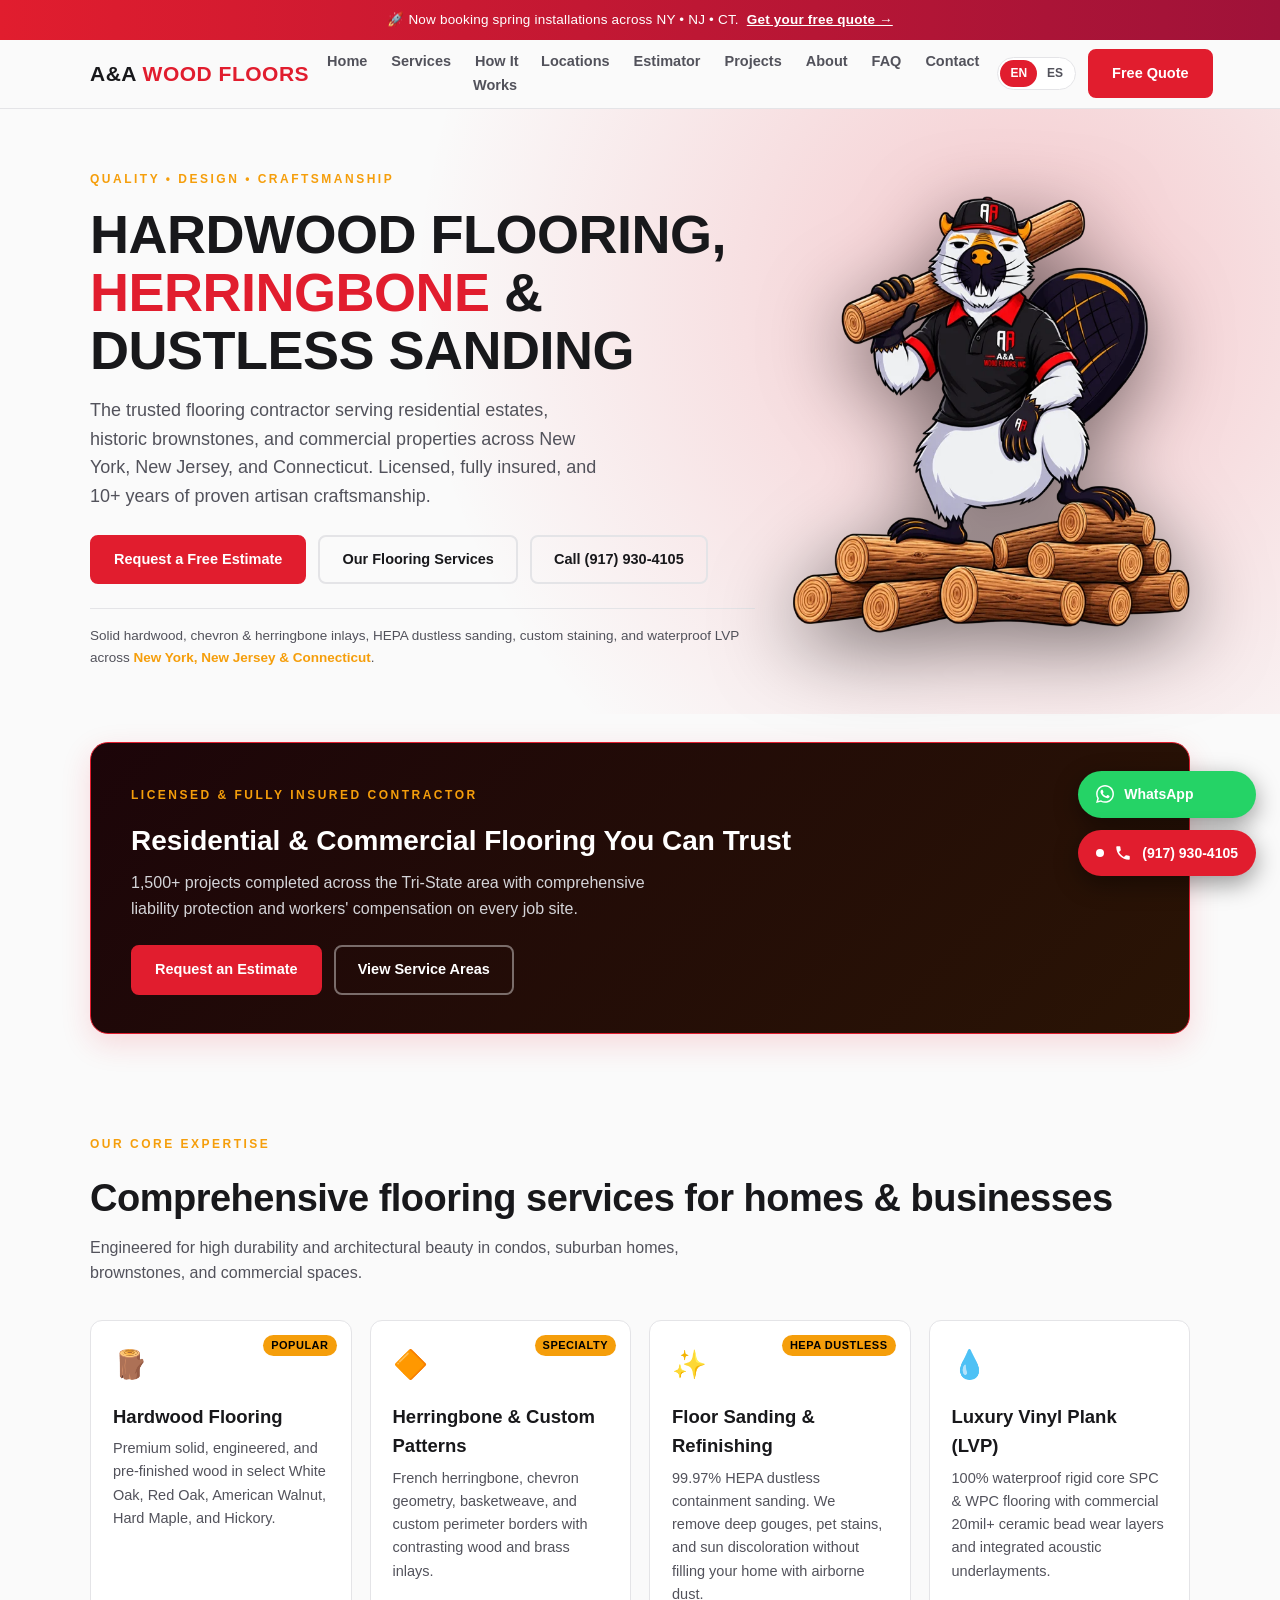
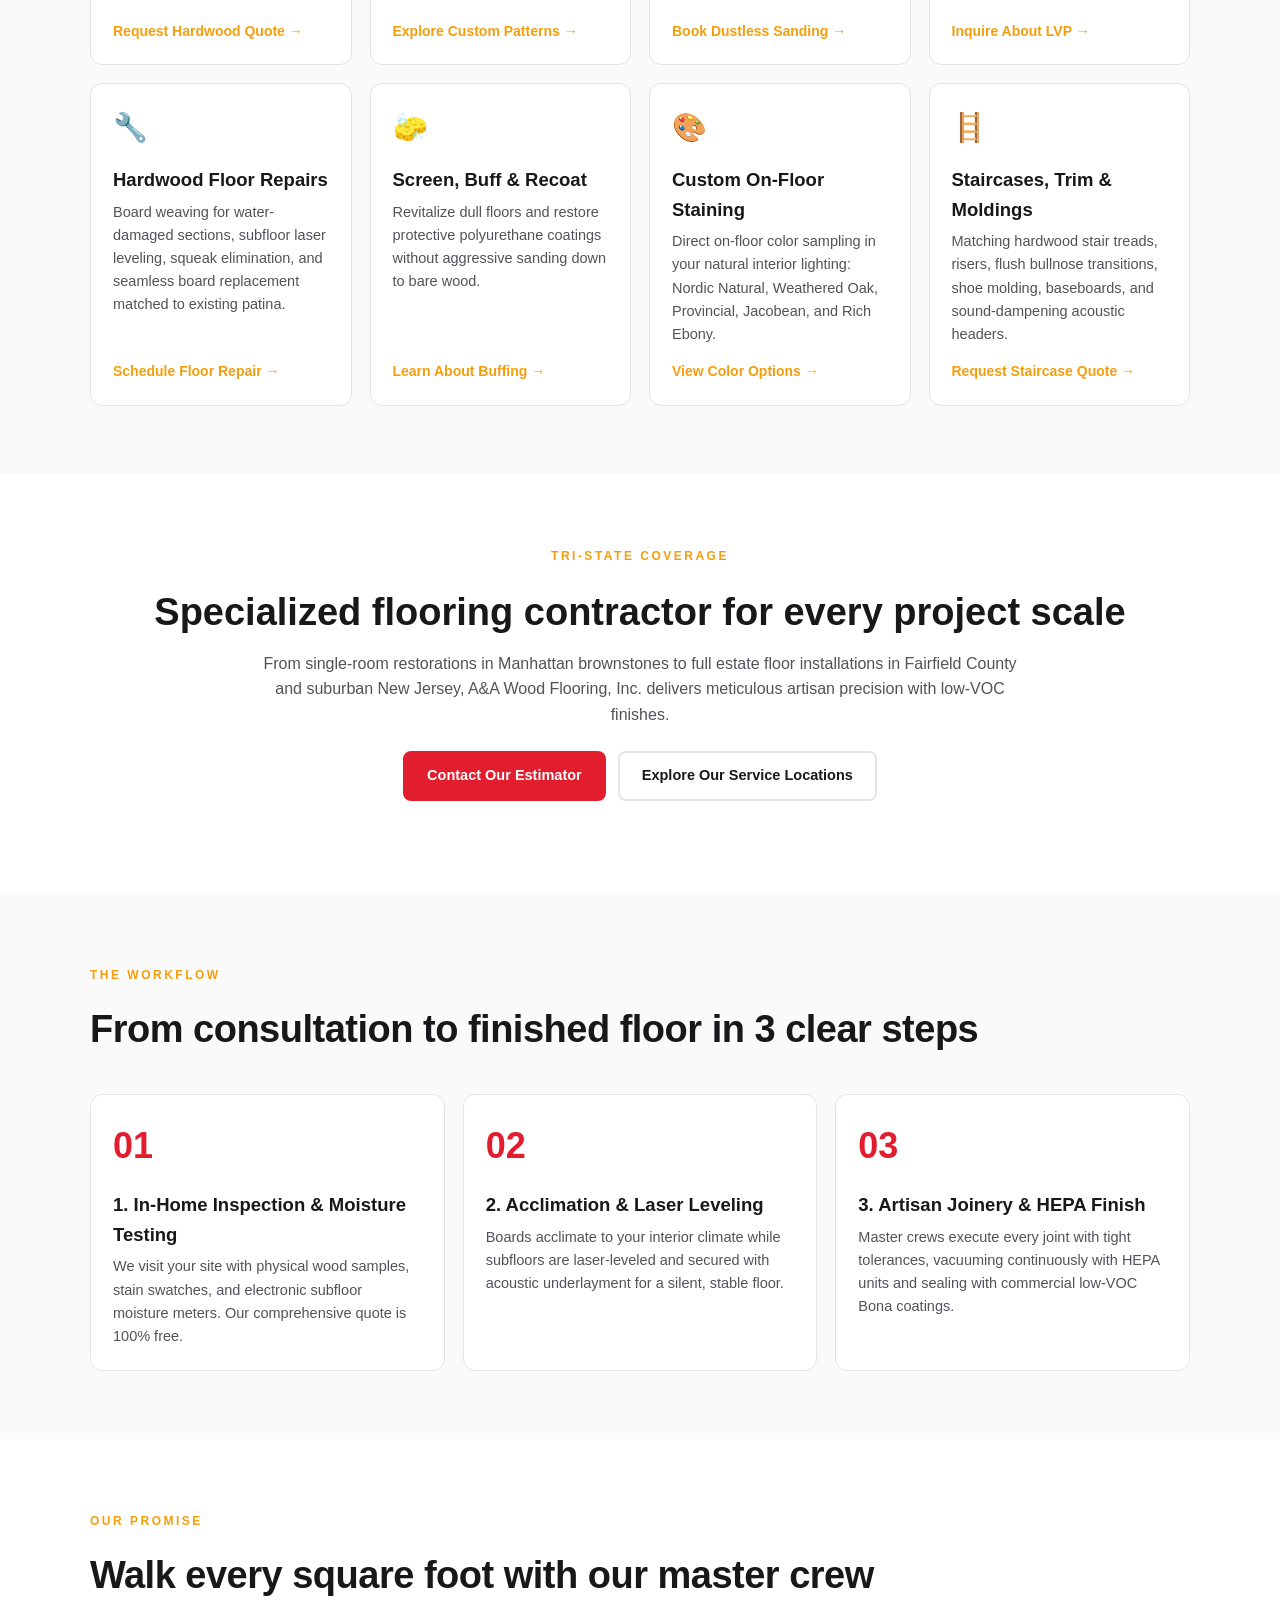
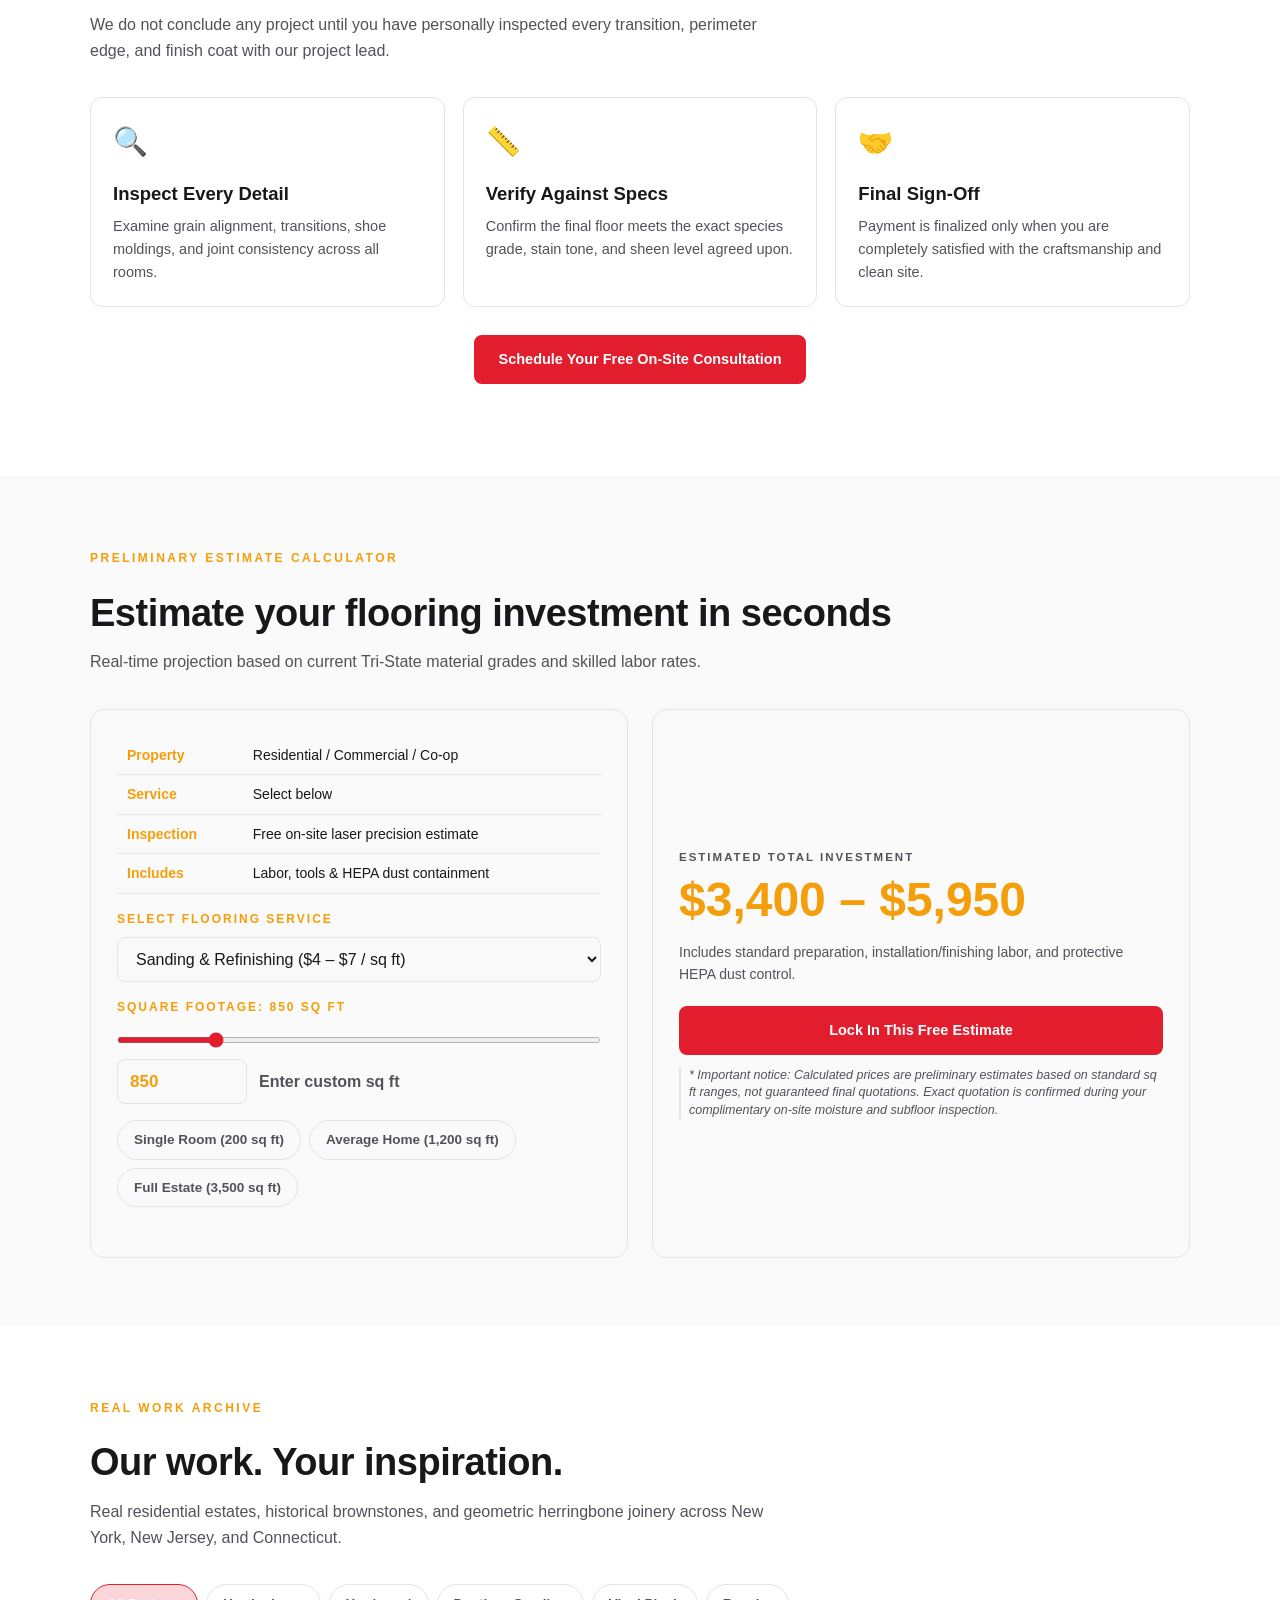
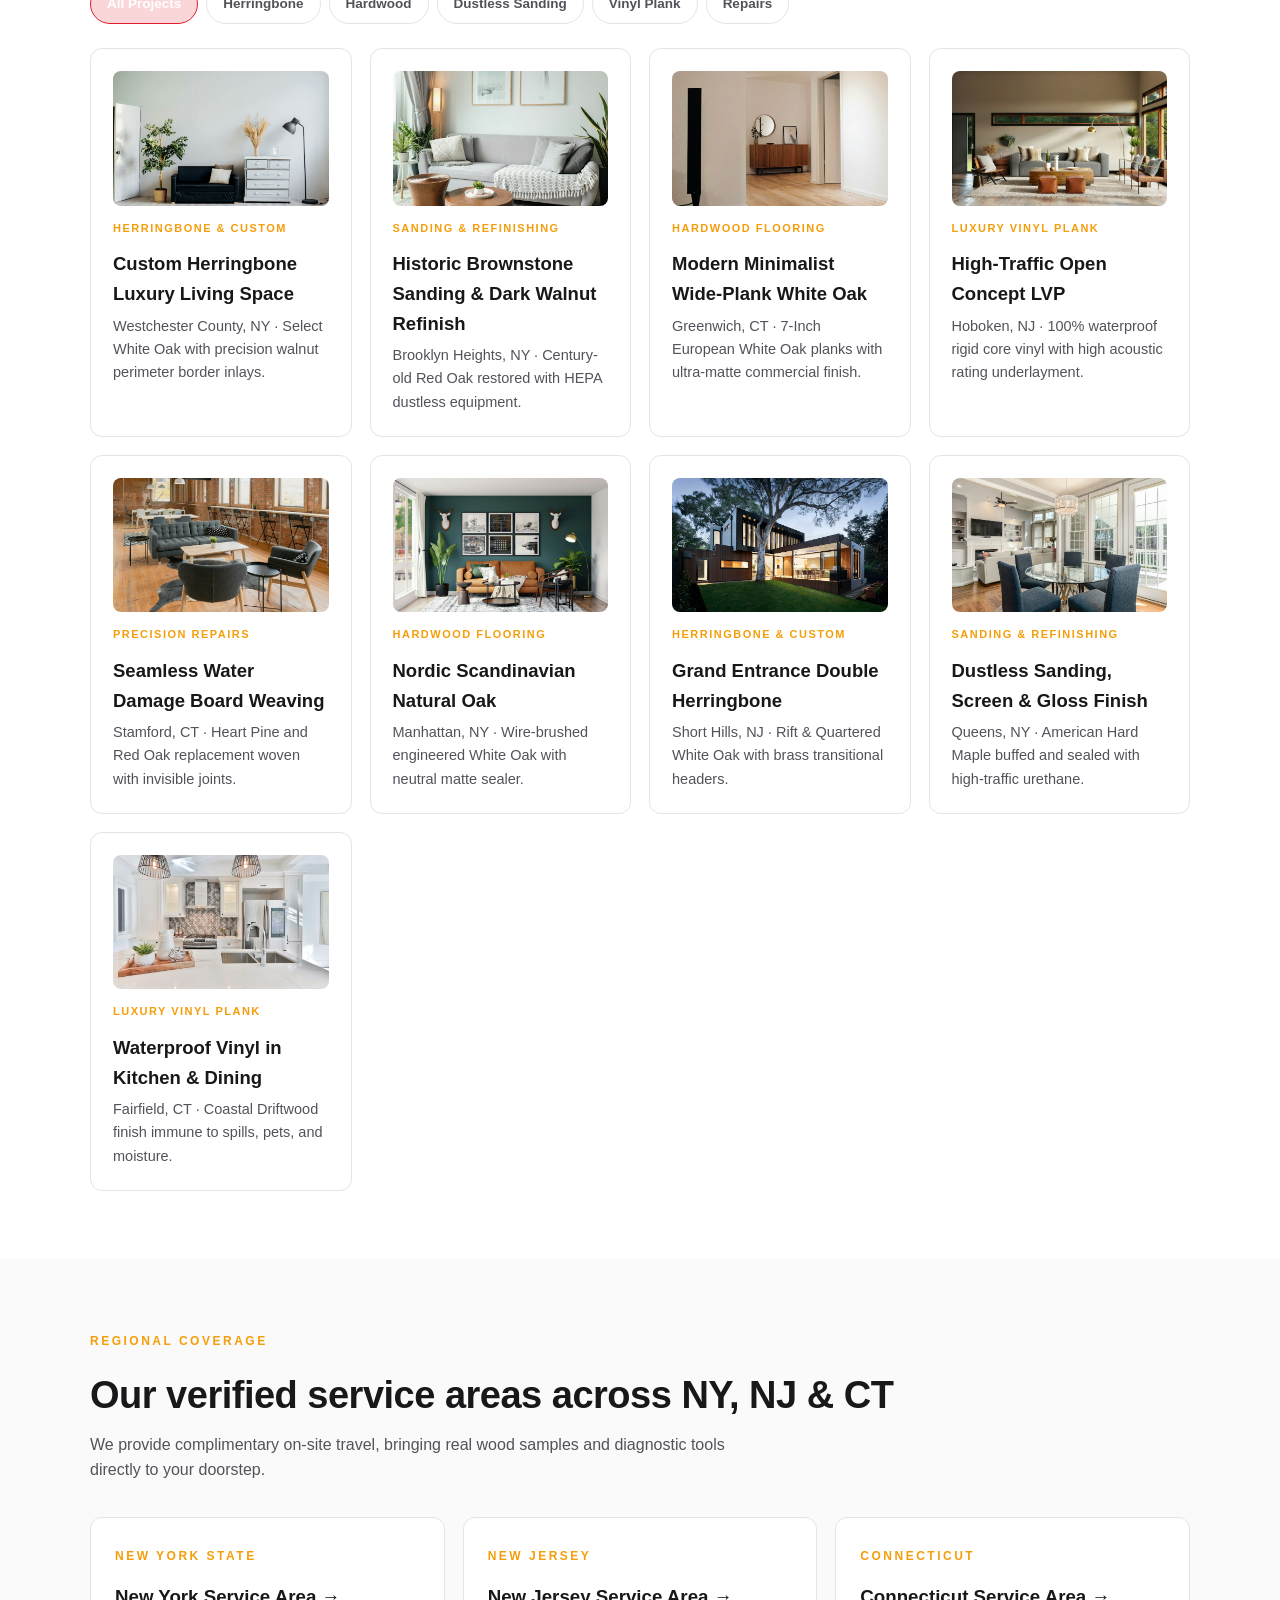
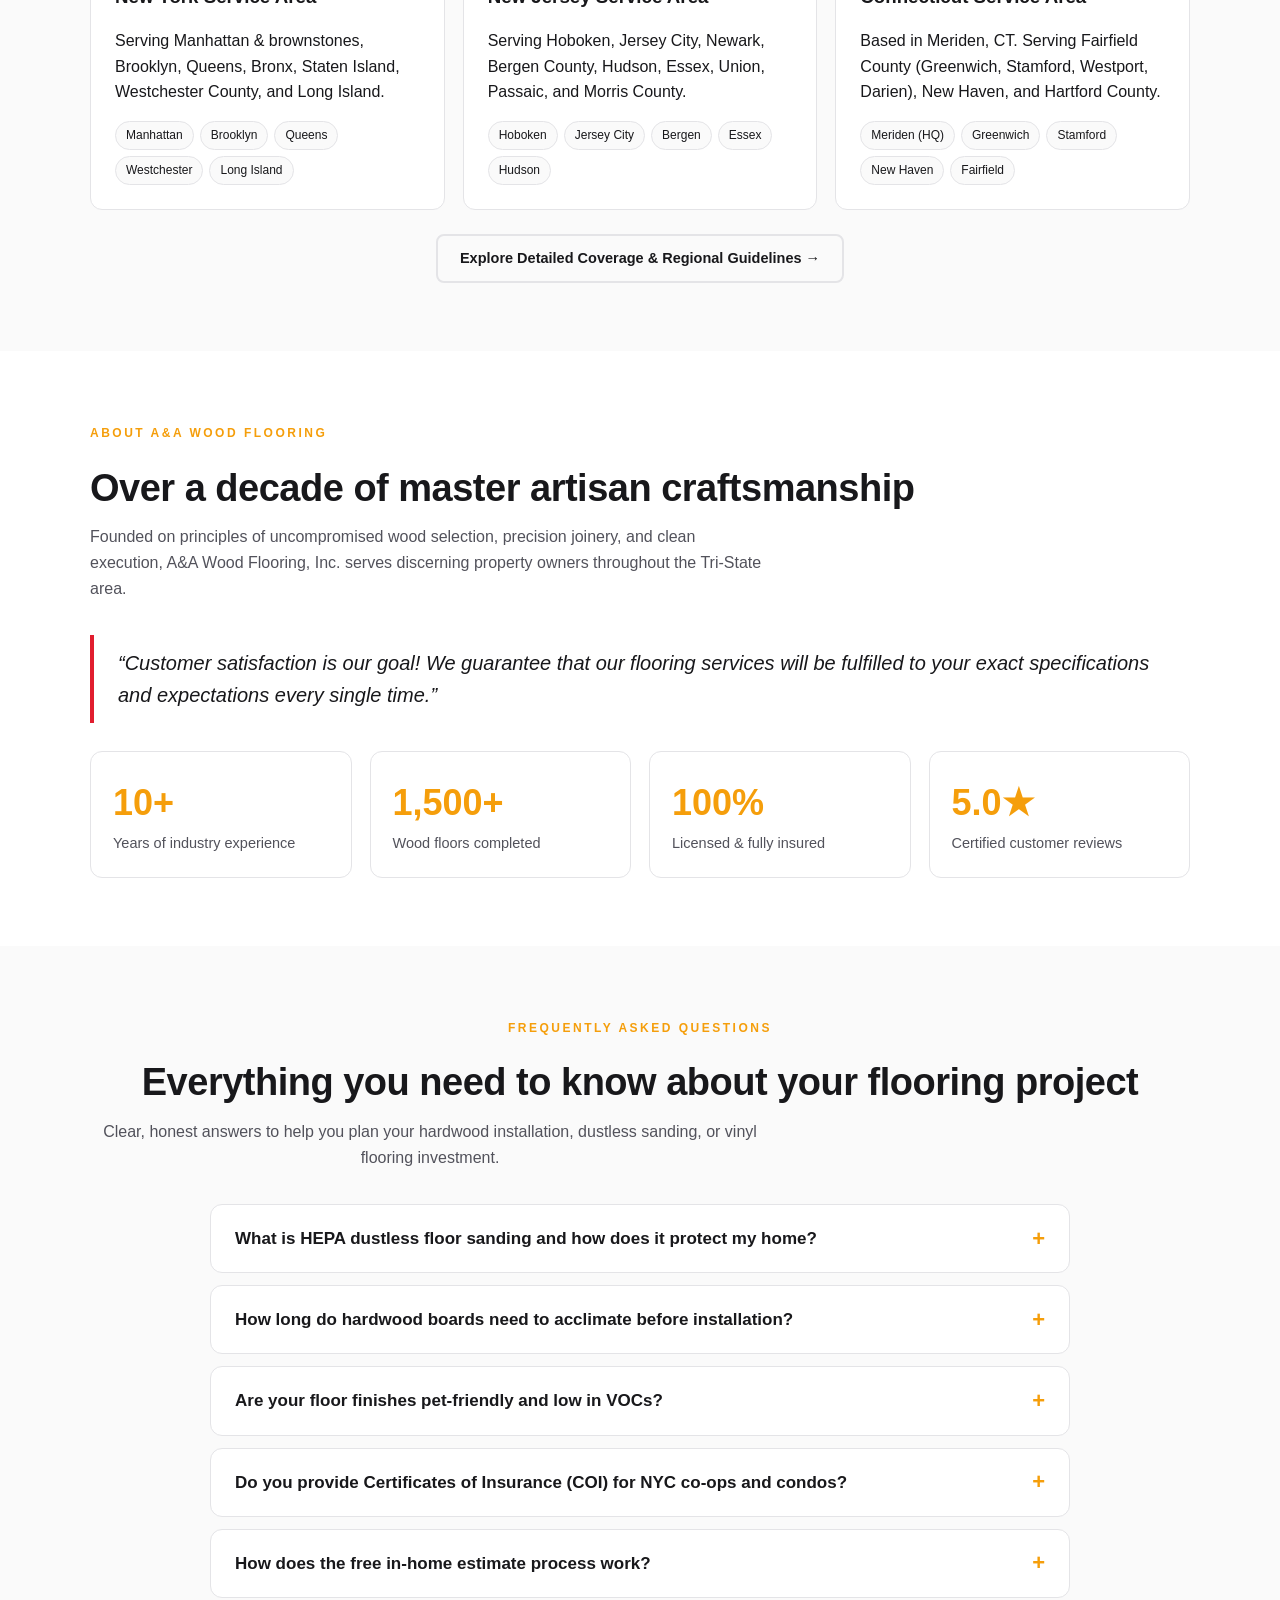
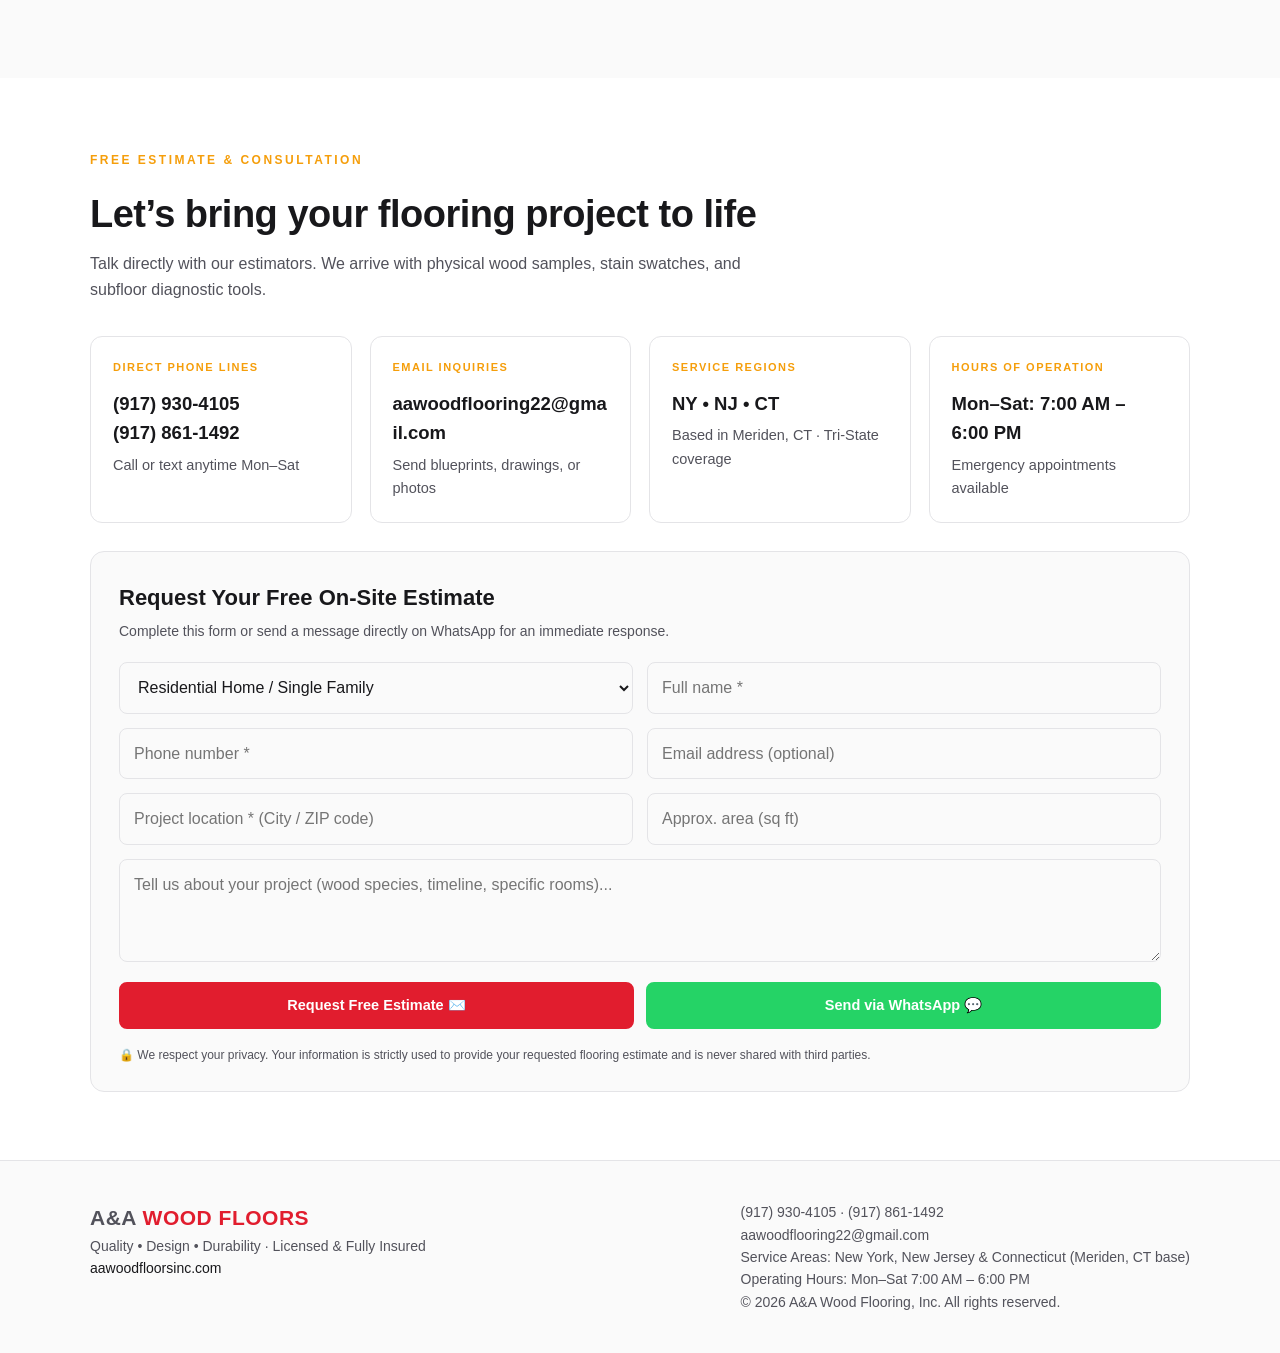
==== commit e82bd334: "feat(seo): complete master optimization for technical SEO, local SEO, multilingual, and lead generat" ====
--- a/index.html
+++ b/index.html
@@ -3,644 +3,780 @@
 <head>
   <meta charset="utf-8">
   <meta name="viewport" content="width=device-width, initial-scale=1, viewport-fit=cover">
-  <link rel="icon" href="assets/beaver.webp" type="image/webp">
-  
-  <title>A&amp;A Wood Floors · Hardwood Flooring, Herringbone &amp; Dustless Sanding in NY, NJ &amp; CT</title>
-  <meta name="description" content="A&amp;A Wood Floors: Premier hardwood flooring, custom herringbone patterns, HEPA dustless sanding, and waterproof LVP across New York, New Jersey, and Connecticut. Licensed &amp; insured. Call (917) 930-4105 for a free estimate.">
-  
+  <link rel="icon" href="/assets/beaver.webp" type="image/webp">
+  <link rel="apple-touch-icon" href="/assets/beaver.webp">
+  <link rel="manifest" href="/site.webmanifest">
+  <meta name="theme-color" content="#e11d2e">
+
+  <!-- Primary Technical SEO -->
+  <title>A&amp;A Wood Flooring, Inc. | Hardwood Flooring &amp; Floor Installation</title>
+  <meta name="description" content="Professional hardwood flooring installation, herringbone patterns, dustless sanding, vinyl flooring, and floor refinishing in selected areas of New York, New Jersey, and Connecticut. Contact A&amp;A Wood Flooring for a free estimate.">
+  <link rel="canonical" href="https://aawoodfloorsinc.com/">
+  <meta name="robots" content="index, follow, max-image-preview:large, max-snippet:-1, max-video-preview:-1">
+
+  <!-- Multilingual Alternates -->
+  <link rel="alternate" hreflang="en-US" href="https://aawoodfloorsinc.com/">
+  <link rel="alternate" hreflang="es-US" href="https://aawoodfloorsinc.com/es/">
+  <link rel="alternate" hreflang="x-default" href="https://aawoodfloorsinc.com/">
+
   <!-- Open Graph & Social Cards -->
+  <meta property="og:locale" content="en_US">
   <meta property="og:type" content="website">
-  <meta property="og:site_name" content="A&amp;A Wood Floors">
-  <meta property="og:title" content="A&amp;A Wood Floors · Premier Hardwood Flooring in NY, NJ &amp; CT">
-  <meta property="og:description" content="Licensed &amp; insured artisan flooring contractor. 10+ years, 1,500+ floors completed. Hardwood, herringbone, dustless sanding, and waterproof LVP.">
-  <meta property="og:image" content="assets/project-herringbone.jpg">
+  <meta property="og:site_name" content="A&amp;A Wood Flooring, Inc.">
+  <meta property="og:title" content="A&amp;A Wood Flooring, Inc. | Hardwood Flooring &amp; Floor Installation">
+  <meta property="og:description" content="Artisan hardwood flooring, custom herringbone joinery, HEPA dustless sanding, and waterproof LVP across NY, NJ &amp; CT. Licensed &amp; insured.">
+  <meta property="og:url" content="https://aawoodfloorsinc.com/">
+  <meta property="og:image" content="https://aawoodfloorsinc.com/assets/project-herringbone.jpg">
+  <meta property="og:image:width" content="1200">
+  <meta property="og:image:height" content="800">
+  <meta property="og:image:alt" content="Custom white oak herringbone hardwood flooring installation">
+
+  <!-- Twitter Card -->
   <meta name="twitter:card" content="summary_large_image">
-  <meta name="twitter:title" content="A&amp;A Wood Floors · Hardwood Flooring in NY, NJ &amp; CT">
-  <meta name="twitter:description" content="10+ years craftsmanship. Dustless sanding, custom herringbone &amp; wood installation.">
-  <meta name="twitter:image" content="assets/project-herringbone.jpg">
-  
-  <link rel="stylesheet" href="styles.css">
-
-  <!-- Schema.org LocalBusiness Structured Data -->
+  <meta name="twitter:title" content="A&amp;A Wood Flooring, Inc. | Flooring Contractor NY, NJ, CT">
+  <meta name="twitter:description" content="Over a decade of craftsmanship. Custom herringbone, dustless sanding, and luxury vinyl plank. Free in-home estimates.">
+  <meta name="twitter:image" content="https://aawoodfloorsinc.com/assets/project-herringbone.jpg">
+
+  <link rel="stylesheet" href="/styles.css">
+
+  <!-- Schema.org JSON-LD Structured Data (Strictly Validated, Honest & Penalty-Free) -->
   <script type="application/ld+json">
   {
     "@context": "https://schema.org",
-    "@type": "HomeAndConstructionBusiness",
-    "name": "A&A Wood Flooring, Inc.",
-    "telephone": ["+1-917-930-4105", "+1-917-861-1492"],
-    "email": "aawoodflooring22@gmail.com",
-    "url": "https://aawoodfloorsinc.com",
-    "image": "assets/project-herringbone.jpg",
-    "priceRange": "$$",
-    "description": "Hardwood flooring, custom herringbone joinery, dustless sanding, and waterproof LVP across NY, NJ, and CT.",
-    "address": {
-      "@type": "PostalAddress",
-      "addressLocality": "Meriden",
-      "addressRegion": "CT",
-      "addressCountry": "US"
-    },
-    "areaServed": [
-      { "@type": "State", "name": "New York" },
-      { "@type": "State", "name": "New Jersey" },
-      { "@type": "State", "name": "Connecticut" }
-    ],
-    "openingHoursSpecification": {
-      "@type": "OpeningHoursSpecification",
-      "dayOfWeek": ["Monday", "Tuesday", "Wednesday", "Thursday", "Friday", "Saturday"],
-      "opens": "07:00",
-      "closes": "18:00"
-    },
-    "aggregateRating": {
-      "@type": "AggregateRating",
-      "ratingValue": "5.0",
-      "reviewCount": "150"
-    }
+    "@graph": [
+      {
+        "@type": "HomeAndConstructionBusiness",
+        "@id": "https://aawoodfloorsinc.com/#business",
+        "name": "A&A Wood Flooring, Inc.",
+        "url": "https://aawoodfloorsinc.com/",
+        "logo": "https://aawoodfloorsinc.com/assets/beaver.webp",
+        "image": "https://aawoodfloorsinc.com/assets/project-herringbone.jpg",
+        "telephone": ["+1-917-930-4105", "+1-917-861-1492"],
+        "email": "aawoodflooring22@gmail.com",
+        "priceRange": "$$",
+        "description": "Licensed and insured flooring contractor specializing in hardwood flooring installation, custom herringbone inlays, HEPA dustless sanding, subfloor repair, and luxury vinyl plank across New York, New Jersey, and Connecticut.",
+        "address": {
+          "@type": "PostalAddress",
+          "addressLocality": "Meriden",
+          "addressRegion": "CT",
+          "addressCountry": "US"
+        },
+        "areaServed": [
+          {
+            "@type": "State",
+            "name": "New York"
+          },
+          {
+            "@type": "State",
+            "name": "New Jersey"
+          },
+          {
+            "@type": "State",
+            "name": "Connecticut"
+          }
+        ],
+        "openingHoursSpecification": [
+          {
+            "@type": "OpeningHoursSpecification",
+            "dayOfWeek": ["Monday", "Tuesday", "Wednesday", "Thursday", "Friday", "Saturday"],
+            "opens": "07:00",
+            "closes": "18:00"
+          }
+        ]
+      },
+      {
+        "@type": "WebSite",
+        "@id": "https://aawoodfloorsinc.com/#website",
+        "url": "https://aawoodfloorsinc.com/",
+        "name": "A&A Wood Flooring, Inc.",
+        "publisher": {
+          "@id": "https://aawoodfloorsinc.com/#business"
+        },
+        "inLanguage": "en-US"
+      },
+      {
+        "@type": "FAQPage",
+        "@id": "https://aawoodfloorsinc.com/#faq",
+        "mainEntity": [
+          {
+            "@type": "Question",
+            "name": "What is HEPA dustless floor sanding and how does it protect my home?",
+            "acceptedAnswer": {
+              "@type": "Answer",
+              "text": "Dustless sanding utilizes two-stage industrial vacuum units equipped with certified 99.97% HEPA filters connected directly to the sanding equipment. This captures airborne wood dust at the point of contact, keeping your air clean, protecting furniture, and preventing duct contamination."
+            }
+          },
+          {
+            "@type": "Question",
+            "name": "How long do hardwood boards need to acclimate before installation?",
+            "acceptedAnswer": {
+              "@type": "Answer",
+              "text": "Solid hardwood generally requires 5 to 7 days to acclimate to your interior temperature and relative humidity. Engineered flooring typically acclimates in 48 to 72 hours. We always measure subfloor and wood moisture levels with calibrated pin meters prior to beginning installation."
+            }
+          },
+          {
+            "@type": "Question",
+            "name": "Are your floor finishes pet-friendly and low in VOCs?",
+            "acceptedAnswer": {
+              "@type": "Answer",
+              "text": "Yes. We use premium commercial-grade waterborne finishes (such as Bona Traffic HD) that are GREENGUARD Gold certified for low chemical emissions. They cure rapidly, emit virtually zero odor, and provide outstanding resistance to pet claws and daily wear."
+            }
+          },
+          {
+            "@type": "Question",
+            "name": "Do you provide Certificates of Insurance (COI) for NYC co-ops and condos?",
+            "acceptedAnswer": {
+              "@type": "Answer",
+              "text": "Yes. We carry full commercial liability and workers' compensation insurance. We routinely generate building-specific Certificates of Insurance naming your property management and building board as additional insured."
+            }
+          },
+          {
+            "@type": "Question",
+            "name": "How does the free in-home estimate process work?",
+            "acceptedAnswer": {
+              "@type": "Answer",
+              "text": "An experienced estimator visits your home with actual wood species samples, stain color swatches, and moisture diagnostic tools. We measure your spaces with laser precision, evaluate the subfloor, and provide a clear written estimate with no hidden fees."
+            }
+          }
+        ]
+      }
+    ]
   }
+  </script>
+
+  <!-- Google Analytics 4 Placeholder (Replace G-XXXXXXXXXX with real Measurement ID) -->
+  <script async src="https://www.googletagmanager.com/gtag/js?id=G-XXXXXXXXXX"></script>
+  <script>
+    window.dataLayer = window.dataLayer || [];
+    function gtag(){dataLayer.push(arguments);}
+    gtag('js', new Date());
+    gtag('config', 'G-XXXXXXXXXX');
   </script>
 </head>
 <body>
 
+  <!-- Accessible Skip Navigation Link -->
+  <a class="skip-link" href="#main-content">Skip to main content</a>
+
   <!-- Top Announcement Bar -->
   <div class="top">
-    <span data-i18n="topBanner">🚀 Now booking spring installs across NY • NJ • CT.</span>
-    <a href="#contact" data-i18n="topQuoteLink">Get your free quote →</a>
+    <span>🚀 Now booking spring installations across NY • NJ • CT.</span>
+    <a href="#contact">Get your free quote →</a>
   </div>
 
   <!-- Navigation Bar -->
-  <nav>
+  <nav aria-label="Main Navigation">
     <div class="w">
-      <a class="logo" href="#">A&amp;A <b>WOOD FLOORS</b></a>
+      <a class="logo" href="/" aria-label="A&amp;A Wood Flooring Homepage">A&amp;A <b>WOOD FLOORS</b></a>
       
       <ul>
-        <li><a href="#home" data-i18n="navHome">Home</a></li>
-        <li><a href="#services" data-i18n="navServices">Services</a></li>
-        <li><a href="#how" data-i18n="navHow">How It Works</a></li>
-        <li><a href="#credentials" data-i18n="navCredentials">Credentials</a></li>
-        <li><a href="#estimator" data-i18n="navEstimator">Estimator</a></li>
-        <li><a href="#projects" data-i18n="navProjects">Projects</a></li>
-        <li><a href="#testimonials" data-i18n="navTestimonials">Testimonials</a></li>
-        <li><a href="#about" data-i18n="navAbout">About</a></li>
-        <li><a href="#contact" data-i18n="navContact">Contact</a></li>
+        <li><a href="#home">Home</a></li>
+        <li><a href="#services">Services</a></li>
+        <li><a href="#how">How It Works</a></li>
+        <li><a href="/locations/">Locations</a></li>
+        <li><a href="#estimator">Estimator</a></li>
+        <li><a href="#projects">Projects</a></li>
+        <li><a href="#about">About</a></li>
+        <li><a href="#faq">FAQ</a></li>
+        <li><a href="#contact">Contact</a></li>
       </ul>
 
       <div class="nav-actions">
-        <!-- Bilingual Switcher -->
+        <!-- Language Switcher: English (Active) / Spanish -->
         <div class="lang-switch" role="group" aria-label="Language selection">
-          <button id="btn-en" class="active" aria-label="Switch to English">EN</button>
-          <button id="btn-es" aria-label="Cambiar a Español">ES</button>
-        </div>
-
-        <a class="btn" href="#contact" data-i18n="navQuoteBtn">Free Quote</a>
+          <a href="/" class="active" aria-label="English language selected" style="padding:4px 10px;border-radius:16px;background:var(--red);color:#fff;font-size:12px;font-weight:700;">EN</a>
+          <a href="/es/" aria-label="Cambiar a versión en Español" style="padding:4px 10px;border-radius:16px;color:var(--mut);font-size:12px;font-weight:700;">ES</a>
+        </div>
+
+        <a class="btn" href="#contact">Free Quote</a>
 
         <!-- Mobile Hamburger Toggle -->
-        <button id="nav-toggle" class="nav-toggle" aria-label="Toggle navigation menu" aria-expanded="false">
+        <button id="nav-toggle" class="nav-toggle" aria-label="Toggle navigation menu" aria-expanded="false" aria-controls="mobile-nav-menu">
           <span></span><span></span><span></span>
         </button>
       </div>
     </div>
   </nav>
 
-  <!-- Mobile Backdrop -->
+  <!-- Mobile Backdrop Overlay -->
   <div id="nav-backdrop" class="nav-backdrop"></div>
 
-  <!-- Hero Section -->
-  <header class="hero" id="home">
-    <div class="w">
-      <div>
-        <div class="tag" data-i18n="heroTag">QUALITY • DESIGN • DURABILITY</div>
-        <h1 data-i18n="heroTitle">HARDWOOD FLOORING, <span>HERRINGBONE</span> &amp; DUSTLESS SANDING</h1>
-        <p data-i18n="heroDesc">We’re the most trusted flooring crew in the Tri-State area: licensed, insured, and 10+ years of craftsmanship.</p>
+  <!-- Main Content Landmark -->
+  <main id="main-content">
+
+    <!-- Hero Section -->
+    <header class="hero" id="home">
+      <div class="w">
+        <div>
+          <div class="tag">QUALITY • DESIGN • CRAFTSMANSHIP</div>
+          <h1>HARDWOOD FLOORING, <span>HERRINGBONE</span> &amp; DUSTLESS SANDING</h1>
+          <p>The trusted flooring contractor serving residential estates, historic brownstones, and commercial properties across New York, New Jersey, and Connecticut. Licensed, fully insured, and 10+ years of proven artisan craftsmanship.</p>
+          
+          <div class="cta">
+            <a class="btn" href="#contact">Request a Free Estimate</a>
+            <a class="btn o" href="#services">Our Flooring Services</a>
+            <a class="btn o" href="tel:+19179304105">Call (917) 930-4105</a>
+          </div>
+          
+          <div class="lang">
+            Solid hardwood, chevron &amp; herringbone inlays, HEPA dustless sanding, custom staining, and waterproof LVP across <b>New York, New Jersey &amp; Connecticut</b>.
+          </div>
+        </div>
         
-        <div class="cta">
-          <a class="btn" href="#contact" data-i18n="heroCtaQuote">Get a Free Quote</a>
-          <a class="btn o" href="#services" data-i18n="heroCtaServices">Our Services</a>
-          <a class="btn o" href="tel:+19179304105" data-i18n="heroCtaCall">Call (917) 930-4105</a>
+        <img alt="A&amp;A Wood Flooring craftsman beaver mascot holding hardwood log" src="/assets/beaver.webp" width="440" height="440" fetchpriority="high">
+      </div>
+    </header>
+
+    <!-- Verified Licensing & Insurance Banner -->
+    <section class="py-28" aria-label="Licensing and Credentials Summary">
+      <div class="w">
+        <div class="cert">
+          <div>
+            <div class="tag">LICENSED &amp; FULLY INSURED CONTRACTOR</div>
+            <h2 style="margin:6px 0;font-size:28px">Residential &amp; Commercial Flooring You Can Trust</h2>
+            <p>1,500+ projects completed across the Tri-State area with comprehensive liability protection and workers' compensation on every job site.</p>
+          </div>
+          <div class="cta" style="margin:0">
+            <a class="btn" href="#contact">Request an Estimate</a>
+            <a class="btn o" style="color:#fff;border-color:rgba(255,255,255,0.4)" href="/locations/">View Service Areas</a>
+          </div>
+        </div>
+      </div>
+    </section>
+
+    <!-- Services Grid -->
+    <section id="services">
+      <div class="w">
+        <div class="h">
+          <div class="tag">OUR CORE EXPERTISE</div>
+          <h2>Comprehensive flooring services for homes &amp; businesses</h2>
+          <p>Engineered for high durability and architectural beauty in condos, suburban homes, brownstones, and commercial spaces.</p>
+        </div>
+
+        <div class="grid">
+          <article class="card">
+            <span class="new">POPULAR</span>
+            <i>🪵</i>
+            <h3>Hardwood Flooring</h3>
+            <p>Premium solid, engineered, and pre-finished wood in select White Oak, Red Oak, American Walnut, Hard Maple, and Hickory.</p>
+            <a class="more" href="#contact">Request Hardwood Quote →</a>
+          </article>
+
+          <article class="card">
+            <span class="new">SPECIALTY</span>
+            <i>🔶</i>
+            <h3>Herringbone &amp; Custom Patterns</h3>
+            <p>French herringbone, chevron geometry, basketweave, and custom perimeter borders with contrasting wood and brass inlays.</p>
+            <a class="more" href="#contact">Explore Custom Patterns →</a>
+          </article>
+
+          <article class="card">
+            <span class="new">HEPA DUSTLESS</span>
+            <i>✨</i>
+            <h3>Floor Sanding &amp; Refinishing</h3>
+            <p>99.97% HEPA dustless containment sanding. We remove deep gouges, pet stains, and sun discoloration without filling your home with airborne dust.</p>
+            <a class="more" href="#contact">Book Dustless Sanding →</a>
+          </article>
+
+          <article class="card">
+            <i>💧</i>
+            <h3>Luxury Vinyl Plank (LVP)</h3>
+            <p>100% waterproof rigid core SPC &amp; WPC flooring with commercial 20mil+ ceramic bead wear layers and integrated acoustic underlayments.</p>
+            <a class="more" href="#contact">Inquire About LVP →</a>
+          </article>
+
+          <article class="card">
+            <i>🔧</i>
+            <h3>Hardwood Floor Repairs</h3>
+            <p>Board weaving for water-damaged sections, subfloor laser leveling, squeak elimination, and seamless board replacement matched to existing patina.</p>
+            <a class="more" href="#contact">Schedule Floor Repair →</a>
+          </article>
+
+          <article class="card">
+            <i>🧽</i>
+            <h3>Screen, Buff &amp; Recoat</h3>
+            <p>Revitalize dull floors and restore protective polyurethane coatings without aggressive sanding down to bare wood.</p>
+            <a class="more" href="#contact">Learn About Buffing →</a>
+          </article>
+
+          <article class="card">
+            <i>🎨</i>
+            <h3>Custom On-Floor Staining</h3>
+            <p>Direct on-floor color sampling in your natural interior lighting: Nordic Natural, Weathered Oak, Provincial, Jacobean, and Rich Ebony.</p>
+            <a class="more" href="#contact">View Color Options →</a>
+          </article>
+
+          <article class="card">
+            <i>🪜</i>
+            <h3>Staircases, Trim &amp; Moldings</h3>
+            <p>Matching hardwood stair treads, risers, flush bullnose transitions, shoe molding, baseboards, and sound-dampening acoustic headers.</p>
+            <a class="more" href="#contact">Request Staircase Quote →</a>
+          </article>
+        </div>
+      </div>
+    </section>
+
+    <!-- Proven Craftsmanship Banner -->
+    <section class="bg-surf">
+      <div class="w text-center">
+        <div class="tag">TRI-STATE COVERAGE</div>
+        <h2 style="font-size:clamp(26px,4vw,38px);margin:8px 0">Specialized flooring contractor for every project scale</h2>
+        <p class="section-lead">From single-room restorations in Manhattan brownstones to full estate floor installations in Fairfield County and suburban New Jersey, A&amp;A Wood Flooring, Inc. delivers meticulous artisan precision with low-VOC finishes.</p>
+        <div class="cta" style="justify-content:center">
+          <a class="btn" href="#contact">Contact Our Estimator</a>
+          <a class="btn o" href="/locations/">Explore Our Service Locations</a>
+        </div>
+      </div>
+    </section>
+
+    <!-- How It Works (3 Steps) -->
+    <section id="how">
+      <div class="w">
+        <div class="h">
+          <div class="tag">THE WORKFLOW</div>
+          <h2>From consultation to finished floor in 3 clear steps</h2>
+        </div>
+        <div class="grid steps">
+          <div class="card">
+            <h3>1. In-Home Inspection &amp; Moisture Testing</h3>
+            <p>We visit your site with physical wood samples, stain swatches, and electronic subfloor moisture meters. Our comprehensive quote is 100% free.</p>
+          </div>
+          <div class="card">
+            <h3>2. Acclimation &amp; Laser Leveling</h3>
+            <p>Boards acclimate to your interior climate while subfloors are laser-leveled and secured with acoustic underlayment for a silent, stable floor.</p>
+          </div>
+          <div class="card">
+            <h3>3. Artisan Joinery &amp; HEPA Finish</h3>
+            <p>Master crews execute every joint with tight tolerances, vacuuming continuously with HEPA units and sealing with commercial low-VOC Bona coatings.</p>
+          </div>
+        </div>
+      </div>
+    </section>
+
+    <!-- The A&A Satisfaction Walkthrough -->
+    <section id="challenge" class="bg-surf">
+      <div class="w">
+        <div class="h">
+          <div class="tag">OUR PROMISE</div>
+          <h2>Walk every square foot with our master crew</h2>
+          <p>We do not conclude any project until you have personally inspected every transition, perimeter edge, and finish coat with our project lead.</p>
+        </div>
+        <div class="grid">
+          <div class="card"><i>🔍</i><h3>Inspect Every Detail</h3><p>Examine grain alignment, transitions, shoe moldings, and joint consistency across all rooms.</p></div>
+          <div class="card"><i>📏</i><h3>Verify Against Specs</h3><p>Confirm the final floor meets the exact species grade, stain tone, and sheen level agreed upon.</p></div>
+          <div class="card"><i>🤝</i><h3>Final Sign-Off</h3><p>Payment is finalized only when you are completely satisfied with the craftsmanship and clean site.</p></div>
+        </div>
+        <div class="cta" style="justify-content:center;margin-top:28px">
+          <a class="btn" href="#contact">Schedule Your Free On-Site Consultation</a>
+        </div>
+      </div>
+    </section>
+
+    <!-- Interactive Cost Estimator -->
+    <section id="estimator">
+      <div class="w">
+        <div class="h">
+          <div class="tag">PRELIMINARY ESTIMATE CALCULATOR</div>
+          <h2>Estimate your flooring investment in seconds</h2>
+          <p>Real-time projection based on current Tri-State material grades and skilled labor rates.</p>
         </div>
         
-        <div class="lang">
-          Solid hardwood, herringbone, dustless sanding, staining, and waterproof LVP across <b>New York, New Jersey &amp; Connecticut</b>. · <b>5.0 ★</b> certified reviews
-        </div>
-      </div>
-      
-      <img alt="A&amp;A Wood Floors beaver mascot holding a log" src="assets/beaver.webp" width="440" height="440">
-    </div>
-  </header>
-
-  <!-- Licensed & Insured Trust Banner -->
-  <section class="py-28">
-    <div class="w">
-      <div class="cert">
-        <div>
-          <div class="tag">LICENSED &amp; FULLY INSURED</div>
-          <h2 style="margin:6px 0;font-size:30px">Residential &amp; Commercial Flooring You Can Trust</h2>
-          <p>1,500+ homes completed, 99.8% client satisfaction, and complete liability protection on every single job.</p>
-        </div>
-        <div class="cta" style="margin:0">
-          <a class="btn" href="#contact">Request a Quote</a>
-          <a class="btn o" style="color:#fff;border-color:rgba(255,255,255,0.4)" href="#about">Learn More</a>
-        </div>
-      </div>
-    </div>
-  </section>
-
-  <!-- Services Grid -->
-  <section id="services">
-    <div class="w">
-      <div class="h">
-        <div class="tag">SERVICES &amp; EXPERTISE</div>
-        <h2>Flooring services for every home and business</h2>
-        <p>Expert installations for condos, estates, historic brownstones, and high-traffic commercial spaces.</p>
-      </div>
-
-      <div class="grid">
-        <div class="card">
-          <span class="new">FEATURED</span>
-          <i>🪵</i>
-          <h3>Hardwood Flooring</h3>
-          <p>Premium unfinished, pre-finished, and engineered wood in select white oak, red oak, maple, and hickory.</p>
-          <a class="more" href="#contact">View Details →</a>
-        </div>
-
-        <div class="card">
-          <span class="new">FEATURED</span>
-          <i>🔶</i>
-          <h3>Herringbone &amp; Custom Patterns</h3>
-          <p>French herringbone, chevron, basketweave, and border inlays in walnut, wenge, maple, and brass accents.</p>
-          <a class="more" href="#contact">View Details →</a>
-        </div>
-
-        <div class="card">
-          <span class="new">FEATURED</span>
-          <i>✨</i>
-          <h3>Floor Sanding &amp; Refinishing</h3>
-          <p>HEPA 99.97% dustless containment sanding that safely removes deep scratches, dents, and pet stains.</p>
-          <a class="more" href="#contact">View Details →</a>
-        </div>
-
-        <div class="card">
-          <i>💧</i>
-          <h3>Luxury Vinyl Plank (LVP)</h3>
-          <p>100% waterproof rigid core (SPC &amp; WPC) with 20mil+ commercial ceramic bead wear layer.</p>
-          <a class="more" href="#contact">View Details →</a>
-        </div>
-
-        <div class="card">
-          <i>🔧</i>
-          <h3>Precision Floor Repair</h3>
-          <p>Water damage restoration, board weaving, subfloor leveling, and squeak elimination seamlessly matched.</p>
-          <a class="more" href="#contact">View Details →</a>
-        </div>
-
-        <div class="card">
-          <i>🧽</i>
-          <h3>Scraping &amp; Buffing</h3>
-          <p>Screen-and-recoat buffing removes surface micro-scratches and refreshes sheen without sanding away wood.</p>
-          <a class="more" href="#contact">View Details →</a>
-        </div>
-
-        <div class="card">
-          <i>🎨</i>
-          <h3>Custom Staining &amp; Colors</h3>
-          <p>On-floor test swatches in your real lighting: Provincial, Jacobean, Weathered Oak, Ebony, Natural Nordic.</p>
-          <a class="more" href="#contact">View Details →</a>
-        </div>
-
-        <div class="card">
-          <i>🪜</i>
-          <h3>Remodeling &amp; Trim</h3>
-          <p>Custom stair treads, risers, flush nosings, shoe molding, baseboards, and transitional flush headers.</p>
-          <a class="more" href="#contact">View Details →</a>
-        </div>
-      </div>
-    </div>
-  </section>
-
-  <!-- Contractor Callout Banner -->
-  <section class="bg-surf">
-    <div class="w text-center">
-      <div class="tag">10+ YEARS PROVEN CRAFTSMANSHIP</div>
-      <h2 style="font-size:clamp(26px,4vw,38px);margin:8px 0">The flooring contractor for every kind of project</h2>
-      <p class="section-lead">A&amp;A Wood Flooring, Inc. fits any size job, from a single room repair to a full estate installation. Serving residential and commercial properties with flawless precision, dust-controlled sanding, and ultra-low-VOC coatings.</p>
-      <div class="cta" style="justify-content:center">
-        <a class="btn" href="#contact">Contact Us</a>
-        <a class="btn o" href="#projects">View Our Work</a>
-      </div>
-    </div>
-  </section>
-
-  <!-- Quick Pricing Questions Bar -->
-  <section class="py-28">
-    <div class="w">
-      <div class="cert" style="background:var(--surf);color:var(--tx);border-color:var(--line)">
-        <div>
-          <h2 style="margin:0 0 6px">Questions about pricing or square footage?</h2>
-          <p style="color:var(--mut);margin:0">Call or text us and an experienced estimator will help you choose the best option for your budget.</p>
-        </div>
-        <a class="btn" href="tel:+19179304105">Call or Text (917) 930-4105</a>
-      </div>
-    </div>
-  </section>
-
-  <!-- Benefits Section -->
-  <section>
-    <div class="w">
-      <div class="h">
-        <div class="tag">BENEFITS OF A&amp;A</div>
-        <h2>Engineered excellence from subfloor to finish</h2>
-        <p>Far more than a beautifully installed floor: total peace of mind backed by certified flooring specialists.</p>
-      </div>
-      <div class="grid">
-        <div class="card"><i>🛠️</i><h3>Professional Workmanship</h3><p>Over a decade of artisan experience. Every cut, joint, and transition is executed with pride and tight tolerances.</p></div>
-        <div class="card"><i>📐</i><h3>Attention to Detail</h3><p>Laser-guided subfloor leveling, exact expansion gaps, and micro-sanding with zero swirl marks.</p></div>
-        <div class="card"><i>💵</i><h3>Personalized Solutions</h3><p>Tailored options for every budget, from exotic imported hardwoods to high-durability luxury vinyl.</p></div>
-        <div class="card"><i>✅</i><h3>Satisfaction Guaranteed</h3><p>We personally walk every square foot with you before concluding any project to ensure 100% satisfaction.</p></div>
-      </div>
-    </div>
-  </section>
-
-  <!-- How It Works -->
-  <section id="how" class="bg-surf">
-    <div class="w">
-      <div class="h">
-        <div class="tag">HOW IT WORKS</div>
-        <h2>From estimate to finished floor in 3 simple steps</h2>
-      </div>
-      <div class="grid steps">
-        <div class="card">
-          <h3>In-Home Estimate &amp; Moisture Testing</h3>
-          <p>We visit your location with real wood species samples, stain swatches, and subfloor moisture tools. The estimate is 100% free.</p>
-        </div>
-        <div class="card">
-          <h3>Board Acclimation &amp; Laser Leveling</h3>
-          <p>Boards acclimate to your interior climate while the subfloor is laser-calibrated for a flat, squeak-free, long-lasting install.</p>
-        </div>
-        <div class="card">
-          <h3>Artisan Joinery &amp; Dustless Finish</h3>
-          <p>Master crews install and finish with HEPA dust containment and protective multi-coat Bona low-VOC polyurethane.</p>
-        </div>
-      </div>
-    </div>
-  </section>
-
-  <!-- The A&A Challenge -->
-  <section id="challenge">
-    <div class="w">
-      <div class="h">
-        <div class="tag">THE A&amp;A CHALLENGE</div>
-        <h2>Walk every square foot with us</h2>
-        <p>Our promise is simple: we don’t wrap up a project until you’ve inspected every inch and it matches your specifications exactly.</p>
-      </div>
-      <div class="grid">
-        <div class="card"><i>🔍</i><h3>1. Inspect</h3><p>Walk the finished floor with our crew: check joints, borders, transitions, and perimeter details.</p></div>
-        <div class="card"><i>📏</i><h3>2. Measure Up</h3><p>Compare the result against the exact specifications and expectations agreed on at your free estimate.</p></div>
-        <div class="card"><i>🤝</i><h3>3. Sign Off</h3><p>Only when you are completely satisfied do we conclude the job. Customer satisfaction is our goal.</p></div>
-      </div>
-      <div class="cta" style="justify-content:center;margin-top:28px">
-        <a class="btn" href="#contact">Take the Challenge: Get a Free Quote</a>
-      </div>
-    </div>
-  </section>
-
-  <!-- Credentials -->
-  <section id="credentials" class="bg-surf">
-    <div class="w">
-      <div class="h">
-        <div class="tag">CREDENTIALS &amp; SAFETY</div>
-        <h2>Licensed, insured &amp; protected on every job</h2>
-        <p>Complete residential and commercial licensing and liability coverage across New York, New Jersey, and Connecticut.</p>
-      </div>
-      <div class="grid">
-        <div class="card"><i>📜</i><h3>Full Licensing &amp; Insurance</h3><p>Residential and commercial licensing with full liability and workers' compensation coverage in NY, NJ &amp; CT.</p></div>
-        <div class="card"><i>🪵</i><h3>Wood Species Consultation</h3><p>In-home consultations and tactile sampling so you choose the right wood grade, grain, and finish with confidence.</p></div>
-        <div class="card"><i>🌿</i><h3>Dust-Controlled &amp; Low-VOC</h3><p>HEPA dustless sanding units and eco-friendly, non-toxic, low-VOC protective coatings for a safe indoor environment.</p></div>
-        <div class="card"><i>👷</i><h3>Dedicated Artisan Crews</h3><p>Polite, certified, background-checked craftsmen who treat your property with the utmost respect.</p></div>
-      </div>
-      <div class="cta" style="justify-content:center;margin-top:28px">
-        <a class="btn" href="#contact">Request Credentials &amp; Quote</a>
-        <a class="btn o" href="tel:+19179304105">Call (917) 930-4105</a>
-      </div>
-    </div>
-  </section>
-
-  <!-- Interactive Estimator -->
-  <section id="estimator">
-    <div class="w">
-      <div class="h">
-        <div class="tag">INSTANT ESTIMATE CALCULATOR</div>
-        <h2 data-i18n="estTitle">Estimate your investment in seconds</h2>
-        <p data-i18n="estDesc">Real-time projection based on current Tri-State materials and labor. Final quote confirmed on-site.</p>
-      </div>
-      
-      <div class="est">
-        <div>
-          <table class="hd">
-            <tr><td>Property</td><td>Residential / Commercial</td></tr>
-            <tr><td>Service</td><td>Select below</td></tr>
-            <tr><td>Inspection</td><td>Free, on-site, laser precision</td></tr>
-            <tr><td>Includes</td><td>Labor, tools &amp; HEPA dust protection</td></tr>
-          </table>
-
-          <label for="svc">Flooring service</label>
-          <select id="svc">
-            <option value="4,7">Sanding &amp; Refinishing ($4 – $7 / sq ft)</option>
-            <option value="8,14">Hardwood Flooring ($8 – $14 / sq ft)</option>
-            <option value="5,9">Luxury Vinyl Plank (LVP) ($5 – $9 / sq ft)</option>
-            <option value="12,20">Herringbone &amp; Custom Patterns ($12 – $20 / sq ft)</option>
-            <option value="6,10">Precision Floor Repair ($6 – $10 / sq ft)</option>
+        <div class="est">
+          <div>
+            <table class="hd">
+              <tr><td>Property</td><td>Residential / Commercial / Co-op</td></tr>
+              <tr><td>Service</td><td>Select below</td></tr>
+              <tr><td>Inspection</td><td>Free on-site laser precision estimate</td></tr>
+              <tr><td>Includes</td><td>Labor, tools &amp; HEPA dust containment</td></tr>
+            </table>
+
+            <label for="svc">Select Flooring Service</label>
+            <select id="svc">
+              <option value="4,7">Sanding &amp; Refinishing ($4 – $7 / sq ft)</option>
+              <option value="8,14">Hardwood Flooring Installation ($8 – $14 / sq ft)</option>
+              <option value="5,9">Luxury Vinyl Plank (LVP) ($5 – $9 / sq ft)</option>
+              <option value="12,20">Herringbone &amp; Custom Patterns ($12 – $20 / sq ft)</option>
+              <option value="6,10">Precision Floor Repair ($6 – $10 / sq ft)</option>
+            </select>
+
+            <label for="rng">Square Footage: <b id="sf">850</b> sq ft</label>
+            <input type="range" id="rng" min="100" max="4000" step="50" value="850" aria-label="Square footage selector slider">
+            
+            <div class="sqft-row">
+              <input type="number" id="sf-num" class="sqft-num-input" min="50" max="10000" step="50" value="850" aria-label="Square footage number input">
+              <span style="color:var(--mut);font-weight:600">Enter custom sq ft</span>
+            </div>
+
+            <div class="chips">
+              <button type="button" data-v="200">Single Room (200 sq ft)</button>
+              <button type="button" data-v="1200">Average Home (1,200 sq ft)</button>
+              <button type="button" data-v="3500">Full Estate (3,500 sq ft)</button>
+            </div>
+          </div>
+
+          <div class="res">
+            <small>ESTIMATED TOTAL INVESTMENT</small>
+            <div id="out">$3,400 – $5,950</div>
+            <p>Includes standard preparation, installation/finishing labor, and protective HEPA dust control.</p>
+            <a class="btn" id="btn-lock-est" href="#contact">Lock In This Free Estimate</a>
+            
+            <span class="est-disclaimer">
+              * Important notice: Calculated prices are preliminary estimates based on standard sq ft ranges, not guaranteed final quotations. Exact quotation is confirmed during your complimentary on-site moisture and subfloor inspection.
+            </span>
+          </div>
+        </div>
+      </div>
+    </section>
+
+    <!-- Projects Portfolio Gallery -->
+    <section id="projects" class="bg-surf">
+      <div class="w">
+        <div class="h">
+          <div class="tag">REAL WORK ARCHIVE</div>
+          <h2>Our work. Your inspiration.</h2>
+          <p>Real residential estates, historical brownstones, and geometric herringbone joinery across New York, New Jersey, and Connecticut.</p>
+        </div>
+
+        <!-- Filter Chips -->
+        <div class="chips" id="flt" role="toolbar" aria-label="Project portfolio filter">
+          <button class="on" data-f="">All Projects</button>
+          <button data-f="HERRINGBONE">Herringbone</button>
+          <button data-f="HARDWOOD">Hardwood</button>
+          <button data-f="SANDING">Dustless Sanding</button>
+          <button data-f="LVP">Vinyl Plank</button>
+          <button data-f="REPAIRS">Repairs</button>
+        </div>
+
+        <!-- Project Cards Grid with Local Images -->
+        <div class="grid" id="pj">
+          <div class="card" data-c="HERRINGBONE">
+            <div class="card-img-wrap">
+              <img class="card-img" src="/assets/project-herringbone.jpg" alt="Custom Herringbone floor in Westchester living space" loading="lazy" width="600" height="375">
+            </div>
+            <small class="tg">HERRINGBONE &amp; CUSTOM</small>
+            <h3>Custom Herringbone Luxury Living Space</h3>
+            <p>Westchester County, NY · Select White Oak with precision walnut perimeter border inlays.</p>
+          </div>
+
+          <div class="card" data-c="SANDING">
+            <div class="card-img-wrap">
+              <img class="card-img" src="/assets/project-sanding.jpg" alt="Historic Brownstone dustless sanding and dark walnut refinish" loading="lazy" width="600" height="375">
+            </div>
+            <small class="tg">SANDING &amp; REFINISHING</small>
+            <h3>Historic Brownstone Sanding &amp; Dark Walnut Refinish</h3>
+            <p>Brooklyn Heights, NY · Century-old Red Oak restored with HEPA dustless equipment.</p>
+          </div>
+
+          <div class="card" data-c="HARDWOOD">
+            <div class="card-img-wrap">
+              <img class="card-img" src="/assets/project-hardwood.jpg" alt="Wide plank white oak hardwood flooring in Greenwich CT" loading="lazy" width="600" height="375">
+            </div>
+            <small class="tg">HARDWOOD FLOORING</small>
+            <h3>Modern Minimalist Wide-Plank White Oak</h3>
+            <p>Greenwich, CT · 7-Inch European White Oak planks with ultra-matte commercial finish.</p>
+          </div>
+
+          <div class="card" data-c="LVP">
+            <div class="card-img-wrap">
+              <img class="card-img" src="/assets/project-lvp.jpg" alt="High-traffic open concept luxury vinyl plank in Hoboken NJ" loading="lazy" width="600" height="375">
+            </div>
+            <small class="tg">LUXURY VINYL PLANK</small>
+            <h3>High-Traffic Open Concept LVP</h3>
+            <p>Hoboken, NJ · 100% waterproof rigid core vinyl with high acoustic rating underlayment.</p>
+          </div>
+
+          <div class="card" data-c="REPAIRS">
+            <div class="card-img-wrap">
+              <img class="card-img" src="/assets/project-repairs.jpg" alt="Water damage board weaving and precision floor repairs" loading="lazy" width="600" height="375">
+            </div>
+            <small class="tg">PRECISION REPAIRS</small>
+            <h3>Seamless Water Damage Board Weaving</h3>
+            <p>Stamford, CT · Heart Pine and Red Oak replacement woven with invisible joints.</p>
+          </div>
+
+          <div class="card" data-c="HARDWOOD">
+            <div class="card-img-wrap">
+              <img class="card-img" src="/assets/project-scandinavian.jpg" alt="Nordic Scandinavian natural oak engineered flooring" loading="lazy" width="600" height="375">
+            </div>
+            <small class="tg">HARDWOOD FLOORING</small>
+            <h3>Nordic Scandinavian Natural Oak</h3>
+            <p>Manhattan, NY · Wire-brushed engineered White Oak with neutral matte sealer.</p>
+          </div>
+
+          <div class="card" data-c="HERRINGBONE">
+            <div class="card-img-wrap">
+              <img class="card-img" src="/assets/project-luxury.jpg" alt="Double herringbone with border inlay in luxury foyer" loading="lazy" width="600" height="375">
+            </div>
+            <small class="tg">HERRINGBONE &amp; CUSTOM</small>
+            <h3>Grand Entrance Double Herringbone</h3>
+            <p>Short Hills, NJ · Rift &amp; Quartered White Oak with brass transitional headers.</p>
+          </div>
+
+          <div class="card" data-c="SANDING">
+            <div class="card-img-wrap">
+              <img class="card-img" src="/assets/project-refinish.jpg" alt="Dustless sanding, screen and gloss polyurethane" loading="lazy" width="600" height="375">
+            </div>
+            <small class="tg">SANDING &amp; REFINISHING</small>
+            <h3>Dustless Sanding, Screen &amp; Gloss Finish</h3>
+            <p>Queens, NY · American Hard Maple buffed and sealed with high-traffic urethane.</p>
+          </div>
+
+          <div class="card" data-c="LVP">
+            <div class="card-img-wrap">
+              <img class="card-img" src="/assets/project-staining.jpg" alt="Waterproof luxury vinyl in modern kitchen" loading="lazy" width="600" height="375">
+            </div>
+            <small class="tg">LUXURY VINYL PLANK</small>
+            <h3>Waterproof Vinyl in Kitchen &amp; Dining</h3>
+            <p>Fairfield, CT · Coastal Driftwood finish immune to spills, pets, and moisture.</p>
+          </div>
+        </div>
+      </div>
+    </section>
+
+    <!-- Verified Service Locations Overview -->
+    <section>
+      <div class="w">
+        <div class="h">
+          <div class="tag">REGIONAL COVERAGE</div>
+          <h2>Our verified service areas across NY, NJ &amp; CT</h2>
+          <p>We provide complimentary on-site travel, bringing real wood samples and diagnostic tools directly to your doorstep.</p>
+        </div>
+
+        <div class="grid">
+          <div class="region-box">
+            <div class="tag">NEW YORK STATE</div>
+            <h3 style="margin:8px 0"><a href="/locations/new-york/">New York Service Area →</a></h3>
+            <p>Serving Manhattan &amp; brownstones, Brooklyn, Queens, Bronx, Staten Island, Westchester County, and Long Island.</p>
+            <div class="county-tags">
+              <span class="county-tag">Manhattan</span>
+              <span class="county-tag">Brooklyn</span>
+              <span class="county-tag">Queens</span>
+              <span class="county-tag">Westchester</span>
+              <span class="county-tag">Long Island</span>
+            </div>
+          </div>
+
+          <div class="region-box">
+            <div class="tag">NEW JERSEY</div>
+            <h3 style="margin:8px 0"><a href="/locations/new-jersey/">New Jersey Service Area →</a></h3>
+            <p>Serving Hoboken, Jersey City, Newark, Bergen County, Hudson, Essex, Union, Passaic, and Morris County.</p>
+            <div class="county-tags">
+              <span class="county-tag">Hoboken</span>
+              <span class="county-tag">Jersey City</span>
+              <span class="county-tag">Bergen</span>
+              <span class="county-tag">Essex</span>
+              <span class="county-tag">Hudson</span>
+            </div>
+          </div>
+
+          <div class="region-box">
+            <div class="tag">CONNECTICUT</div>
+            <h3 style="margin:8px 0"><a href="/locations/connecticut/">Connecticut Service Area →</a></h3>
+            <p>Based in Meriden, CT. Serving Fairfield County (Greenwich, Stamford, Westport, Darien), New Haven, and Hartford County.</p>
+            <div class="county-tags">
+              <span class="county-tag">Meriden (HQ)</span>
+              <span class="county-tag">Greenwich</span>
+              <span class="county-tag">Stamford</span>
+              <span class="county-tag">New Haven</span>
+              <span class="county-tag">Fairfield</span>
+            </div>
+          </div>
+        </div>
+        
+        <div class="text-center" style="margin-top:24px">
+          <a class="btn o" href="/locations/">Explore Detailed Coverage &amp; Regional Guidelines →</a>
+        </div>
+      </div>
+    </section>
+
+    <!-- Company Heritage & Credentials -->
+    <section id="about" class="bg-surf">
+      <div class="w">
+        <div class="h">
+          <div class="tag">ABOUT A&amp;A WOOD FLOORING</div>
+          <h2>Over a decade of master artisan craftsmanship</h2>
+          <p>Founded on principles of uncompromised wood selection, precision joinery, and clean execution, A&amp;A Wood Flooring, Inc. serves discerning property owners throughout the Tri-State area.</p>
+        </div>
+
+        <blockquote>“Customer satisfaction is our goal! We guarantee that our flooring services will be fulfilled to your exact specifications and expectations every single time.”</blockquote>
+
+        <div class="grid" style="margin-top:28px">
+          <div class="card"><b class="big">10+</b><p>Years of industry experience</p></div>
+          <div class="card"><b class="big">1,500+</b><p>Wood floors completed</p></div>
+          <div class="card"><b class="big">100%</b><p>Licensed &amp; fully insured</p></div>
+          <div class="card"><b class="big">5.0★</b><p>Certified customer reviews</p></div>
+        </div>
+      </div>
+    </section>
+
+    <!-- Frequently Asked Questions (FAQ) with Schema.org Match -->
+    <section id="faq">
+      <div class="w">
+        <div class="h text-center">
+          <div class="tag">FREQUENTLY ASKED QUESTIONS</div>
+          <h2>Everything you need to know about your flooring project</h2>
+          <p class="section-lead">Clear, honest answers to help you plan your hardwood installation, dustless sanding, or vinyl flooring investment.</p>
+        </div>
+
+        <div class="faq-wrap">
+          <div class="faq-item">
+            <button class="faq-question" type="button" aria-expanded="false">
+              <span>What is HEPA dustless floor sanding and how does it protect my home?</span>
+              <span class="faq-icon">+</span>
+            </button>
+            <div class="faq-answer">
+              <div class="faq-answer-inner">
+                Dustless sanding utilizes two-stage industrial vacuum units equipped with certified 99.97% HEPA filters connected directly to the sanding equipment. This captures airborne wood dust at the point of contact, keeping your air clean, protecting furniture, and preventing duct contamination.
+              </div>
+            </div>
+          </div>
+
+          <div class="faq-item">
+            <button class="faq-question" type="button" aria-expanded="false">
+              <span>How long do hardwood boards need to acclimate before installation?</span>
+              <span class="faq-icon">+</span>
+            </button>
+            <div class="faq-answer">
+              <div class="faq-answer-inner">
+                Solid hardwood generally requires 5 to 7 days to acclimate to your interior temperature and relative humidity. Engineered flooring typically acclimates in 48 to 72 hours. We always measure subfloor and wood moisture levels with calibrated pin meters prior to beginning installation.
+              </div>
+            </div>
+          </div>
+
+          <div class="faq-item">
+            <button class="faq-question" type="button" aria-expanded="false">
+              <span>Are your floor finishes pet-friendly and low in VOCs?</span>
+              <span class="faq-icon">+</span>
+            </button>
+            <div class="faq-answer">
+              <div class="faq-answer-inner">
+                Yes. We use premium commercial-grade waterborne finishes (such as Bona Traffic HD) that are GREENGUARD Gold certified for low chemical emissions. They cure rapidly, emit virtually zero odor, and provide outstanding resistance to pet claws and daily wear.
+              </div>
+            </div>
+          </div>
+
+          <div class="faq-item">
+            <button class="faq-question" type="button" aria-expanded="false">
+              <span>Do you provide Certificates of Insurance (COI) for NYC co-ops and condos?</span>
+              <span class="faq-icon">+</span>
+            </button>
+            <div class="faq-answer">
+              <div class="faq-answer-inner">
+                Yes. We carry full commercial liability and workers' compensation insurance. We routinely generate building-specific Certificates of Insurance naming your property management and building board as additional insured.
+              </div>
+            </div>
+          </div>
+
+          <div class="faq-item">
+            <button class="faq-question" type="button" aria-expanded="false">
+              <span>How does the free in-home estimate process work?</span>
+              <span class="faq-icon">+</span>
+            </button>
+            <div class="faq-answer">
+              <div class="faq-answer-inner">
+                An experienced estimator visits your home with actual wood species samples, stain color swatches, and moisture diagnostic tools. We measure your spaces with laser precision, evaluate the subfloor, and provide a clear written estimate with no hidden fees.
+              </div>
+            </div>
+          </div>
+        </div>
+      </div>
+    </section>
+
+    <!-- Contact & Lead Form Section -->
+    <section id="contact" class="bg-surf">
+      <div class="w">
+        <div class="h">
+          <div class="tag">FREE ESTIMATE &amp; CONSULTATION</div>
+          <h2>Let’s bring your flooring project to life</h2>
+          <p>Talk directly with our estimators. We arrive with physical wood samples, stain swatches, and subfloor diagnostic tools.</p>
+        </div>
+
+        <div class="grid" style="margin-bottom:28px">
+          <div class="card">
+            <small class="tg">DIRECT PHONE LINES</small>
+            <h3>
+              <a href="tel:+19179304105">(917) 930-4105</a><br>
+              <a href="tel:+19178611492">(917) 861-1492</a>
+            </h3>
+            <p>Call or text anytime Mon–Sat</p>
+          </div>
+
+          <div class="card">
+            <small class="tg">EMAIL INQUIRIES</small>
+            <h3 style="word-break:break-all"><a href="mailto:aawoodflooring22@gmail.com">aawoodflooring22@gmail.com</a></h3>
+            <p>Send blueprints, drawings, or photos</p>
+          </div>
+
+          <div class="card">
+            <small class="tg">SERVICE REGIONS</small>
+            <h3>NY • NJ • CT</h3>
+            <p>Based in Meriden, CT · Tri-State coverage</p>
+          </div>
+
+          <div class="card">
+            <small class="tg">HOURS OF OPERATION</small>
+            <h3>Mon–Sat: 7:00 AM – 6:00 PM</h3>
+            <p>Emergency appointments available</p>
+          </div>
+        </div>
+
+        <!-- Production-Ready Contact Form -->
+        <form id="f" class="frm">
+          <div class="form-header">
+            <h3>Request Your Free On-Site Estimate</h3>
+            <p>Complete this form or send a message directly on WhatsApp for an immediate response.</p>
+          </div>
+
+          <!-- Dynamic AJAX Confirmation Banner -->
+          <div id="form-feedback" class="form-alert" role="alert" aria-live="polite"></div>
+
+          <!-- Honeypot Anti-Spam Field (Hidden from humans) -->
+          <input type="text" id="hp_field" name="hp_field" class="hp-field" tabindex="-1" autocomplete="off" aria-hidden="true">
+
+          <select id="pt" name="property_type" aria-label="Property type">
+            <option value="Residential Home">Residential Home / Single Family</option>
+            <option value="Condo / Co-op">Apartment / Condo / Co-op</option>
+            <option value="Commercial Space">Commercial / Retail Space</option>
+            <option value="Historic Brownstone">Historic Brownstone / Renovation</option>
           </select>
 
-          <label for="rng">Square footage: <b id="sf">850</b> sq ft</label>
-          <input type="range" id="rng" min="100" max="4000" step="50" value="850" aria-label="Square footage selector slider">
+          <input id="nm" name="name" placeholder="Full name *" required aria-label="Full name" aria-required="true">
+          <input id="ph" name="phone" type="tel" placeholder="Phone number *" required aria-label="Phone number" aria-required="true">
+          <input id="em" name="email" type="email" placeholder="Email address (optional)" aria-label="Email address">
+          <input id="lc" name="location" placeholder="Project location * (City / ZIP code)" required aria-label="Project location" aria-required="true">
+          <input id="ar" name="area" placeholder="Approx. area (sq ft)" aria-label="Approximate square footage">
           
-          <div class="sqft-row">
-            <input type="number" id="sf-num" class="sqft-num-input" min="50" max="10000" step="50" value="850" aria-label="Square footage input number">
-            <span style="color:var(--mut);font-weight:600">Enter custom sq ft</span>
-          </div>
-
-          <div class="chips">
-            <button type="button" data-v="200">Single room (200 sq ft)</button>
-            <button type="button" data-v="1200">Average home (1,200 sq ft)</button>
-            <button type="button" data-v="3500">Estate (3,500 sq ft)</button>
-          </div>
-        </div>
-
-        <div class="res">
-          <small>ESTIMATED TOTAL INVESTMENT</small>
-          <div id="out">$3,400 – $5,950</div>
-          <p>Labor, professional tools, and site dust protection included. Exact quotation confirmed during your complimentary on-site visit.</p>
-          <a class="btn" id="btn-lock-est" href="#contact" data-i18n="estLockBtn">Lock In This Free Estimate</a>
-        </div>
-      </div>
-    </div>
-  </section>
-
-  <!-- Projects Gallery Archive -->
-  <section id="projects" class="bg-surf">
-    <div class="w">
-      <div class="h">
-        <div class="tag">PROJECT ARCHIVE &amp; PORTFOLIO</div>
-        <h2 data-i18n="projTitle">Our work. Your inspiration.</h2>
-        <p>Real residential estates, commercial fit-outs, and geometric joinery across New York, New Jersey, and Connecticut.</p>
-      </div>
-
-      <!-- Filter Chips -->
-      <div class="chips" id="flt" role="toolbar" aria-label="Project category filter">
-        <button class="on" data-f="" data-i18n="filterAll">All Projects</button>
-        <button data-f="HERRINGBONE" data-i18n="filterHerringbone">Herringbone</button>
-        <button data-f="HARDWOOD" data-i18n="filterHardwood">Hardwood</button>
-        <button data-f="SANDING" data-i18n="filterSanding">Dustless Sanding</button>
-        <button data-f="LVP" data-i18n="filterLvp">Vinyl Plank</button>
-        <button data-f="REPAIRS" data-i18n="filterRepairs">Repairs</button>
-      </div>
-
-      <!-- Project Cards Grid with Local Images -->
-      <div class="grid" id="pj">
-        <div class="card" data-c="HERRINGBONE">
-          <div class="card-img-wrap">
-            <img class="card-img" src="assets/project-herringbone.jpg" alt="Custom Herringbone floor in Westchester living space" loading="lazy">
-          </div>
-          <small class="tg">HERRINGBONE &amp; CUSTOM</small>
-          <h3>Custom Herringbone Luxury Living Space</h3>
-          <p>Westchester County, NY · Select White Oak with border walnut inlays.</p>
-        </div>
-
-        <div class="card" data-c="SANDING">
-          <div class="card-img-wrap">
-            <img class="card-img" src="assets/project-sanding.jpg" alt="Historic Brownstone dustless sanding and dark walnut refinish" loading="lazy">
-          </div>
-          <small class="tg">SANDING &amp; REFINISHING</small>
-          <h3>Historic Brownstone Sanding &amp; Dark Walnut Refinish</h3>
-          <p>Brooklyn Heights, NY · Original Red Oak restored with HEPA dust control.</p>
-        </div>
-
-        <div class="card" data-c="HARDWOOD">
-          <div class="card-img-wrap">
-            <img class="card-img" src="assets/project-hardwood.jpg" alt="Wide plank white oak hardwood flooring in Greenwich CT" loading="lazy">
-          </div>
-          <small class="tg">HARDWOOD FLOORING</small>
-          <h3>Modern Minimalist Wide-Plank White Oak</h3>
-          <p>Greenwich, CT · 7-Inch European White Oak with matte polyurethane finish.</p>
-        </div>
-
-        <div class="card" data-c="LVP">
-          <div class="card-img-wrap">
-            <img class="card-img" src="assets/project-lvp.jpg" alt="High-traffic open concept luxury vinyl plank in Hoboken NJ" loading="lazy">
-          </div>
-          <small class="tg">LUXURY VINYL PLANK</small>
-          <h3>High-Traffic Open Concept LVP</h3>
-          <p>Hoboken, NJ · Rigid Core SPC 100% waterproof vinyl with acoustic underlayment.</p>
-        </div>
-
-        <div class="card" data-c="REPAIRS">
-          <div class="card-img-wrap">
-            <img class="card-img" src="assets/project-repairs.jpg" alt="Water damage board weaving and precision floor repairs" loading="lazy">
-          </div>
-          <small class="tg">PRECISION REPAIRS</small>
-          <h3>Seamless Water Damage Board Weaving &amp; Color Match</h3>
-          <p>Stamford, CT · Heart Pine &amp; Red Oak planks interwoven with invisible joints.</p>
-        </div>
-
-        <div class="card" data-c="HARDWOOD">
-          <div class="card-img-wrap">
-            <img class="card-img" src="assets/project-scandinavian.jpg" alt="Nordic Scandinavian natural oak engineered flooring" loading="lazy">
-          </div>
-          <small class="tg">HARDWOOD FLOORING</small>
-          <h3>Nordic Scandinavian Natural Oak Installation</h3>
-          <p>Manhattan, NY · White Oak Engineered boards with wire-brushed texture.</p>
-        </div>
-
-        <div class="card" data-c="HERRINGBONE">
-          <div class="card-img-wrap">
-            <img class="card-img" src="assets/project-luxury.jpg" alt="Double herringbone with border inlay in luxury foyer" loading="lazy">
-          </div>
-          <small class="tg">HERRINGBONE &amp; CUSTOM</small>
-          <h3>Grand Entrance Double Herringbone with Border Inlay</h3>
-          <p>Short Hills, NJ · Rift &amp; Quartered White Oak with brass transitional headers.</p>
-        </div>
-
-        <div class="card" data-c="SANDING">
-          <div class="card-img-wrap">
-            <img class="card-img" src="assets/project-refinish.jpg" alt="Dustless sanding, screen and gloss polyurethane" loading="lazy">
-          </div>
-          <small class="tg">SANDING &amp; REFINISHING</small>
-          <h3>Dustless Sanding, Screen &amp; Gloss Polyurethane</h3>
-          <p>Queens, NY · American Hard Maple buffed and sealed with high-sheen coating.</p>
-        </div>
-
-        <div class="card" data-c="LVP">
-          <div class="card-img-wrap">
-            <img class="card-img" src="assets/project-staining.jpg" alt="Waterproof luxury vinyl in modern kitchen" loading="lazy">
-          </div>
-          <small class="tg">LUXURY VINYL PLANK</small>
-          <h3>Waterproof Vinyl in Modern Kitchen &amp; Dining</h3>
-          <p>Fairfield, CT · LVP Coastal Driftwood resistant to spills, moisture, and pets.</p>
-        </div>
-      </div>
-    </div>
-  </section>
-
-  <!-- Heritage & Metrics -->
-  <section id="about">
-    <div class="w">
-      <div class="h">
-        <div class="tag">HERITAGE &amp; CREDENTIALS</div>
-        <h2>Craftsmanship you can trust</h2>
-        <p>With over 10 years in the flooring industry, A&amp;A Wood Flooring, Inc. serves residential and commercial properties throughout New York, New Jersey, and Connecticut. Fully licensed and insured for complete peace of mind.</p>
-      </div>
-
-      <blockquote>“Customer satisfaction is our goal! We guarantee that our flooring services will be fulfilled to your specifications and expectations every single time.”</blockquote>
-
-      <div class="grid" style="margin-top:24px">
-        <div class="card"><b class="big">10+</b><p>Years of artisan craftsmanship</p></div>
-        <div class="card"><b class="big">1,500+</b><p>Floors completed with excellence</p></div>
-        <div class="card"><b class="big">100%</b><p>Licensed &amp; fully insured</p></div>
-        <div class="card"><b class="big">5.0★</b><p>Certified customer reviews</p></div>
-      </div>
-    </div>
-  </section>
-
-  <!-- Testimonials Section -->
-  <section id="testimonials" class="bg-surf">
-    <div class="w">
-      <div class="h">
-        <div class="tag">VERIFIED TESTIMONIALS</div>
-        <h2>Trusted by homeowners across the Tri-State</h2>
-        <p>5.0 / 5.0 rating from verified clients across New York, New Jersey, and Connecticut.</p>
-      </div>
-
-      <div class="grid">
-        <div class="card">
-          <p>“A&amp;A transformed our 30-year-old oak floors into something out of an architectural magazine. The dustless sanding was remarkably clean, and they tested 4 stain samples right on the floor. Truly master craftsmanship.”</p>
-          <h3>David R. · Westchester, NY</h3>
-          <small class="tg">SANDING &amp; STAINING · OCTOBER 2025</small>
-        </div>
-        <div class="card">
-          <p>“Other contractors were intimidated by the intricate cuts, but A&amp;A executed our herringbone with surgical precision. The lines are razor sharp and the borders seamless. Highly recommend!”</p>
-          <h3>Elena M. · Stamford, CT</h3>
-          <small class="tg">HERRINGBONE · NOVEMBER 2025</small>
-        </div>
-        <div class="card">
-          <p>“Installed luxury vinyl plank throughout our 2-bedroom condo and staircase. On time every morning and finished ahead of schedule. Zero scratches with our two golden retrievers.”</p>
-          <h3>Michael T. · Hoboken, NJ</h3>
-          <small class="tg">LUXURY VINYL PLANK · JANUARY 2026</small>
-        </div>
-      </div>
-    </div>
-  </section>
-
-  <!-- Service Coverage Areas -->
-  <section>
-    <div class="w">
-      <div class="h">
-        <div class="tag">TRI-STATE COVERAGE</div>
-        <h2>Service areas across NY, NJ &amp; CT</h2>
-        <p>Free on-site travel. Our crews bring in-home wood samples directly throughout the region.</p>
-      </div>
-      <div class="grid">
-        <div class="card">
-          <h3>New York</h3>
-          <p>All 5 Boroughs, Manhattan &amp; historic brownstones, Brooklyn &amp; Queens, Westchester, Long Island (Nassau &amp; Suffolk), Rockland &amp; Orange County.</p>
-        </div>
-        <div class="card">
-          <h3>New Jersey</h3>
-          <p>Hoboken &amp; Jersey City, Bergen, Hudson &amp; Essex, Union &amp; Morris, Passaic &amp; Middlesex, Monmouth County.</p>
-        </div>
-        <div class="card">
-          <h3>Connecticut</h3>
-          <p>Meriden &amp; Central CT, Fairfield County (Greenwich, Stamford), New Haven &amp; Shoreline, Hartford, Norwalk, Westport, Darien &amp; Waterbury.</p>
-        </div>
-      </div>
-    </div>
-  </section>
-
-  <!-- Contact & Lead Form -->
-  <section id="contact" class="bg-surf">
-    <div class="w">
-      <div class="h">
-        <div class="tag">CONTACT &amp; FREE QUOTES</div>
-        <h2>Let’s bring your flooring project to life</h2>
-        <p>Talk directly with our master estimators. We arrive on-site with wood samples, stain swatches, and precision moisture measurement tools.</p>
-      </div>
-
-      <div class="grid" style="margin-bottom:28px">
-        <div class="card">
-          <small class="tg">DIRECT PHONE LINES</small>
-          <h3>
-            <a href="tel:+19179304105">(917) 930-4105</a><br>
-            <a href="tel:+19178611492">(917) 861-1492</a>
-          </h3>
-          <p>Call or text anytime</p>
-        </div>
-
-        <div class="card">
-          <small class="tg">DIRECT EMAIL</small>
-          <h3 style="word-break:break-all"><a href="mailto:aawoodflooring22@gmail.com">aawoodflooring22@gmail.com</a></h3>
-          <p>Send blueprints or room photos</p>
-        </div>
-
-        <div class="card">
-          <small class="tg">SERVICE REGIONS</small>
-          <h3>NY • NJ • CT</h3>
-          <p>Based in Meriden, CT · Tri-State wide</p>
-        </div>
-
-        <div class="card">
-          <small class="tg">WORKING HOURS</small>
-          <h3>Mon–Sat: 7AM–6PM</h3>
-          <p>Emergency appointments available</p>
-        </div>
-      </div>
-
-      <!-- Contact Form -->
-      <form id="f" class="frm">
-        <div class="form-header">
-          <h3 data-i18n="formTitle">Request a free on-site estimate</h3>
-          <p>Fill out the form below or message us directly on WhatsApp for an immediate response.</p>
-        </div>
-
-        <!-- Success/Confirmation Alert -->
-        <div id="form-feedback" class="form-alert">
-          ✅ <b>Thank you! Your estimate request is being processed.</b><br>
-          If your email application does not open automatically, you can also text or call us directly at <b>(917) 930-4105</b> or message us on WhatsApp.
-        </div>
-
-        <select id="pt" aria-label="Property type">
-          <option>Residential Home / Condo</option>
-          <option>Commercial Space</option>
-          <option>Historic Brownstone / Renovation</option>
-        </select>
-
-        <input id="nm" placeholder="Full name *" required aria-label="Full name">
-        <input id="ph" type="tel" placeholder="Phone number *" required aria-label="Phone number">
-        <input id="em" type="email" placeholder="Email address (optional)" aria-label="Email address">
-        <input id="lc" placeholder="Project location * (city / ZIP)" required aria-label="Project location">
-        <input id="ar" placeholder="Approx. area (sq ft)" aria-label="Approximate area in square feet">
-        
-        <textarea id="nt" placeholder="Project notes, chosen service, or timeline..." style="grid-column:1/-1" rows="3" aria-label="Project notes"></textarea>
-
-        <div class="form-actions">
-          <button type="submit" class="btn" id="btn-submit" data-i18n="formSubmitBtn">Request Free Estimate ✉️</button>
-          <button type="button" class="btn btn-whatsapp" id="btn-whatsapp" data-i18n="formWhatsAppBtn">Send via WhatsApp 💬</button>
-        </div>
-      </form>
-    </div>
-  </section>
-
-  <!-- Sticky Floating Action Buttons (Quick Call & WhatsApp) -->
-  <div class="sticky-cta">
-    <a href="https://wa.me/19179304105" target="_blank" rel="noopener noreferrer" class="sticky-btn whatsapp" aria-label="Chat on WhatsApp">
-      <svg viewBox="0 0 24 24"><path d="M.057 24l1.687-6.163c-1.041-1.804-1.588-3.849-1.587-5.946.003-6.556 5.338-11.891 11.893-11.891 3.181.001 6.167 1.24 8.413 3.488 2.245 2.248 3.481 5.236 3.48 8.414-.003 6.557-5.338 11.892-11.893 11.892-1.99-.001-3.951-.5-5.688-1.448l-6.305 1.654zm6.597-3.807c1.676.995 3.276 1.591 5.392 1.592 5.448 0 9.886-4.434 9.889-9.885.002-5.462-4.415-9.89-9.881-9.892-5.452 0-9.887 4.434-9.889 9.884-.001 2.225.651 3.891 1.746 5.634l-.999 3.648 3.742-.981zm11.387-5.464c-.074-.124-.272-.198-.57-.347-.297-.149-1.758-.868-2.031-.967-.272-.099-.47-.149-.669.149-.198.297-.768.967-.941 1.165-.173.198-.347.223-.644.074-.297-.149-1.255-.462-2.39-1.475-.883-.788-1.48-1.761-1.653-2.059-.173-.297-.018-.458.13-.606.134-.133.297-.347.446-.521.151-.172.2-.296.3-.495.099-.198.05-.372-.025-.521-.075-.148-.669-1.611-.916-2.206-.242-.579-.487-.501-.669-.51l-.57-.01c-.198 0-.52.074-.792.372s-1.04 1.016-1.04 2.479 1.065 2.876 1.213 3.074c.149.198 2.095 3.2 5.076 4.487.709.306 1.263.489 1.694.626.712.226 1.36.194 1.872.118.571-.085 1.758-.719 2.006-1.413.248-.695.248-1.29.173-1.414z"/></svg>
+          <textarea id="nt" name="notes" placeholder="Tell us about your project (wood species, timeline, specific rooms)..." style="grid-column:1/-1" rows="3" aria-label="Project notes"></textarea>
+
+          <div class="form-actions">
+            <button type="submit" class="btn" id="btn-submit">Request Free Estimate ✉️</button>
+            <button type="button" class="btn btn-whatsapp" id="btn-whatsapp">Send via WhatsApp 💬</button>
+          </div>
+
+          <p class="privacy-notice">
+            🔒 We respect your privacy. Your information is strictly used to provide your requested flooring estimate and is never shared with third parties.
+          </p>
+        </form>
+      </div>
+    </section>
+
+  </main>
+
+  <!-- Sticky Floating Action Buttons -->
+  <aside class="sticky-cta" aria-label="Quick contact actions">
+    <a href="https://wa.me/19179304105" target="_blank" rel="noopener noreferrer" class="sticky-btn whatsapp" aria-label="Chat with an estimator on WhatsApp">
+      <svg viewBox="0 0 24 24" aria-hidden="true"><path d="M.057 24l1.687-6.163c-1.041-1.804-1.588-3.849-1.587-5.946.003-6.556 5.338-11.891 11.893-11.891 3.181.001 6.167 1.24 8.413 3.488 2.245 2.248 3.481 5.236 3.48 8.414-.003 6.557-5.338 11.892-11.893 11.892-1.99-.001-3.951-.5-5.688-1.448l-6.305 1.654zm6.597-3.807c1.676.995 3.276 1.591 5.392 1.592 5.448 0 9.886-4.434 9.889-9.885.002-5.462-4.415-9.89-9.881-9.892-5.452 0-9.887 4.434-9.889 9.884-.001 2.225.651 3.891 1.746 5.634l-.999 3.648 3.742-.981zm11.387-5.464c-.074-.124-.272-.198-.57-.347-.297-.149-1.758-.868-2.031-.967-.272-.099-.47-.149-.669.149-.198.297-.768.967-.941 1.165-.173.198-.347.223-.644.074-.297-.149-1.255-.462-2.39-1.475-.883-.788-1.48-1.761-1.653-2.059-.173-.297-.018-.458.13-.606.134-.133.297-.347.446-.521.151-.172.2-.296.3-.495.099-.198.05-.372-.025-.521-.075-.148-.669-1.611-.916-2.206-.242-.579-.487-.501-.669-.51l-.57-.01c-.198 0-.52.074-.792.372s-1.04 1.016-1.04 2.479 1.065 2.876 1.213 3.074c.149.198 2.095 3.2 5.076 4.487.709.306 1.263.489 1.694.626.712.226 1.36.194 1.872.118.571-.085 1.758-.719 2.006-1.413.248-.695.248-1.29.173-1.414z"/></svg>
       <span>WhatsApp</span>
     </a>
 
     <a href="tel:+19179304105" class="sticky-btn call" aria-label="Call (917) 930-4105">
       <div class="pulse-dot"></div>
-      <svg viewBox="0 0 24 24"><path d="M6.62 10.79c1.44 2.83 3.76 5.14 6.59 6.59l2.2-2.2c.27-.27.67-.36 1.02-.24 1.12.37 2.33.57 3.57.57.55 0 1 .45 1 1V20c0 .55-.45 1-1 1-9.39 0-17-7.61-17-17 0-.55.45-1 1-1h3.5c.55 0 1 .45 1 1 0 1.25.2 2.45.57 3.57.11.35.03.74-.25 1.02l-2.2 2.2z"/></svg>
+      <svg viewBox="0 0 24 24" aria-hidden="true"><path d="M6.62 10.79c1.44 2.83 3.76 5.14 6.59 6.59l2.2-2.2c.27-.27.67-.36 1.02-.24 1.12.37 2.33.57 3.57.57.55 0 1 .45 1 1V20c0 .55-.45 1-1 1-9.39 0-17-7.61-17-17 0-.55.45-1 1-1h3.5c.55 0 1 .45 1 1 0 1.25.2 2.45.57 3.57.11.35.03.74-.25 1.02l-2.2 2.2z"/></svg>
       <span>(917) 930-4105</span>
     </a>
-  </div>
-
-  <!-- Footer -->
+  </aside>
+
+  <!-- Footer Landmark -->
   <footer>
     <div class="w">
       <div>
@@ -649,14 +785,15 @@
         <span style="color:var(--tx)">aawoodfloorsinc.com</span>
       </div>
       <div>
-        (917) 930-4105 · (917) 861-1492<br>
-        aawoodflooring22@gmail.com<br>
-        NY • NJ • CT (Meriden, CT) · Mon–Sat 7AM–6PM<br>
+        <a href="tel:+19179304105">(917) 930-4105</a> · <a href="tel:+19178611492">(917) 861-1492</a><br>
+        <a href="mailto:aawoodflooring22@gmail.com">aawoodflooring22@gmail.com</a><br>
+        Service Areas: New York, New Jersey &amp; Connecticut (Meriden, CT base)<br>
+        Operating Hours: Mon–Sat 7:00 AM – 6:00 PM<br>
         © 2026 A&amp;A Wood Flooring, Inc. All rights reserved.
       </div>
     </div>
   </footer>
 
-  <script src="script.js"></script>
+  <script src="/script.js"></script>
 </body>
 </html>
--- a/styles.css
+++ b/styles.css
@@ -829,3 +829,259 @@
     padding: 20px;
   }
 }
+
+
+/* ==========================================================================
+   Master Optimization Additions: A11y, FAQ, Locations & Lead Optimization
+   ========================================================================== */
+
+/* Skip to content link for accessibility */
+.skip-link {
+  position: absolute;
+  top: -60px;
+  left: 20px;
+  background: var(--red);
+  color: #fff;
+  padding: 10px 16px;
+  font-weight: 700;
+  border-radius: 6px;
+  z-index: 9999;
+  transition: top 0.2s ease;
+}
+.skip-link:focus {
+  top: 15px;
+}
+
+/* Accessible focus visible */
+:focus-visible {
+  outline: 3px solid var(--org);
+  outline-offset: 2px;
+}
+
+/* Estimator Preliminary Disclaimer */
+.est-disclaimer {
+  display: block;
+  font-size: 12.5px;
+  color: var(--mut);
+  font-style: italic;
+  margin-top: 12px;
+  line-height: 1.4;
+  border-left: 2px solid var(--line);
+  padding-left: 8px;
+}
+
+/* ==========================================================================
+   FAQ Section (Accordion)
+   ========================================================================== */
+.faq-wrap {
+  max-width: 860px;
+  margin: 0 auto;
+}
+.faq-item {
+  background: var(--surf);
+  border: 1px solid var(--line);
+  border-radius: var(--radius);
+  margin-bottom: 12px;
+  overflow: hidden;
+  transition: var(--transition);
+}
+.faq-item:hover {
+  border-color: rgba(225, 29, 46, 0.4);
+}
+.faq-question {
+  width: 100%;
+  text-align: left;
+  background: transparent;
+  border: none;
+  padding: 20px 24px;
+  color: var(--tx);
+  font: inherit;
+  font-size: 17px;
+  font-weight: 700;
+  display: flex;
+  justify-content: space-between;
+  align-items: center;
+  cursor: pointer;
+  gap: 16px;
+}
+.faq-question:focus-visible {
+  outline: none;
+  background: rgba(225, 29, 46, 0.08);
+}
+.faq-icon {
+  font-size: 22px;
+  color: var(--org);
+  transition: transform 0.3s ease;
+  line-height: 1;
+  flex-shrink: 0;
+}
+.faq-item.open .faq-icon {
+  transform: rotate(45deg);
+  color: var(--red);
+}
+.faq-answer {
+  max-height: 0;
+  overflow: hidden;
+  transition: max-height 0.35s cubic-bezier(0, 1, 0, 1);
+  color: var(--mut);
+  font-size: 15px;
+  line-height: 1.7;
+}
+.faq-answer-inner {
+  padding: 0 24px 22px;
+  border-top: 1px solid var(--line);
+  padding-top: 14px;
+}
+.faq-item.open .faq-answer {
+  max-height: 600px;
+  transition: max-height 0.4s ease-in-out;
+}
+
+/* ==========================================================================
+   Location Pages & Breadcrumbs
+   ========================================================================== */
+.breadcrumbs {
+  display: flex;
+  align-items: center;
+  gap: 8px;
+  list-style: none;
+  padding: 0;
+  margin: 0 0 20px;
+  font-size: 13.5px;
+  color: var(--mut);
+  flex-wrap: wrap;
+}
+.breadcrumbs li:not(:last-child)::after {
+  content: "/";
+  margin-left: 8px;
+  color: var(--line);
+}
+.breadcrumbs a {
+  color: var(--mut);
+  transition: var(--transition);
+}
+.breadcrumbs a:hover {
+  color: var(--org);
+}
+.breadcrumbs [aria-current="page"] {
+  color: var(--tx);
+  font-weight: 600;
+}
+
+.location-hero {
+  padding: 48px 0 36px;
+  background: radial-gradient(circle at 75% 25%, rgba(225, 29, 46, 0.18), transparent 55%);
+}
+.location-hero h1 {
+  font-size: clamp(28px, 4.5vw, 46px);
+  margin-top: 6px;
+}
+
+.region-box {
+  background: var(--surf);
+  border: 1px solid var(--line);
+  border-radius: var(--radius);
+  padding: 24px;
+  transition: var(--transition);
+}
+.region-box:hover {
+  border-color: var(--red);
+  transform: translateY(-3px);
+  box-shadow: var(--shadow);
+}
+.county-tags {
+  display: flex;
+  flex-wrap: wrap;
+  gap: 6px;
+  margin-top: 12px;
+}
+.county-tag {
+  background: var(--bg);
+  border: 1px solid var(--line);
+  font-size: 12px;
+  padding: 4px 10px;
+  border-radius: 99px;
+  color: var(--tx);
+}
+
+/* ==========================================================================
+   Form Enhancements (Honeypot, Loading & Feedback)
+   ========================================================================== */
+.hp-field {
+  position: absolute !important;
+  left: -9999px !important;
+  width: 1px !important;
+  height: 1px !important;
+  opacity: 0 !important;
+  pointer-events: none !important;
+}
+
+.privacy-notice {
+  grid-column: 1 / -1;
+  font-size: 12px;
+  color: var(--mut);
+  margin: 4px 0 0;
+  line-height: 1.4;
+}
+
+.btn.is-loading {
+  pointer-events: none;
+  opacity: 0.8;
+  position: relative;
+}
+.btn.is-loading::after {
+  content: "";
+  display: inline-block;
+  width: 16px;
+  height: 16px;
+  border: 2px solid #fff;
+  border-top-color: transparent;
+  border-radius: 50%;
+  animation: btn-spin 0.8s linear infinite;
+  margin-left: 8px;
+}
+@keyframes btn-spin {
+  to { transform: rotate(360deg); }
+}
+
+.form-alert.error {
+  background: rgba(225, 29, 46, 0.15);
+  border-color: var(--red);
+  color: #fca5a5;
+}
+
+/* ==========================================================================
+   Accessibility: Reduced Motion & Print Styles
+   ========================================================================== */
+@media (prefers-reduced-motion: reduce) {
+  *,
+  *::before,
+  *::after {
+    animation-duration: 0.01ms !important;
+    animation-iteration-count: 1 !important;
+    transition-duration: 0.01ms !important;
+    scroll-behavior: auto !important;
+  }
+}
+
+@media print {
+  .top,
+  nav,
+  .sticky-cta,
+  .chips,
+  .est input[type="range"],
+  .frm,
+  #nav-backdrop {
+    display: none !important;
+  }
+  body {
+    background: #fff !important;
+    color: #000 !important;
+  }
+  .card, .cert, .hero {
+    box-shadow: none !important;
+    border: 1px solid #ccc !important;
+    background: #fff !important;
+    color: #000 !important;
+  }
+}
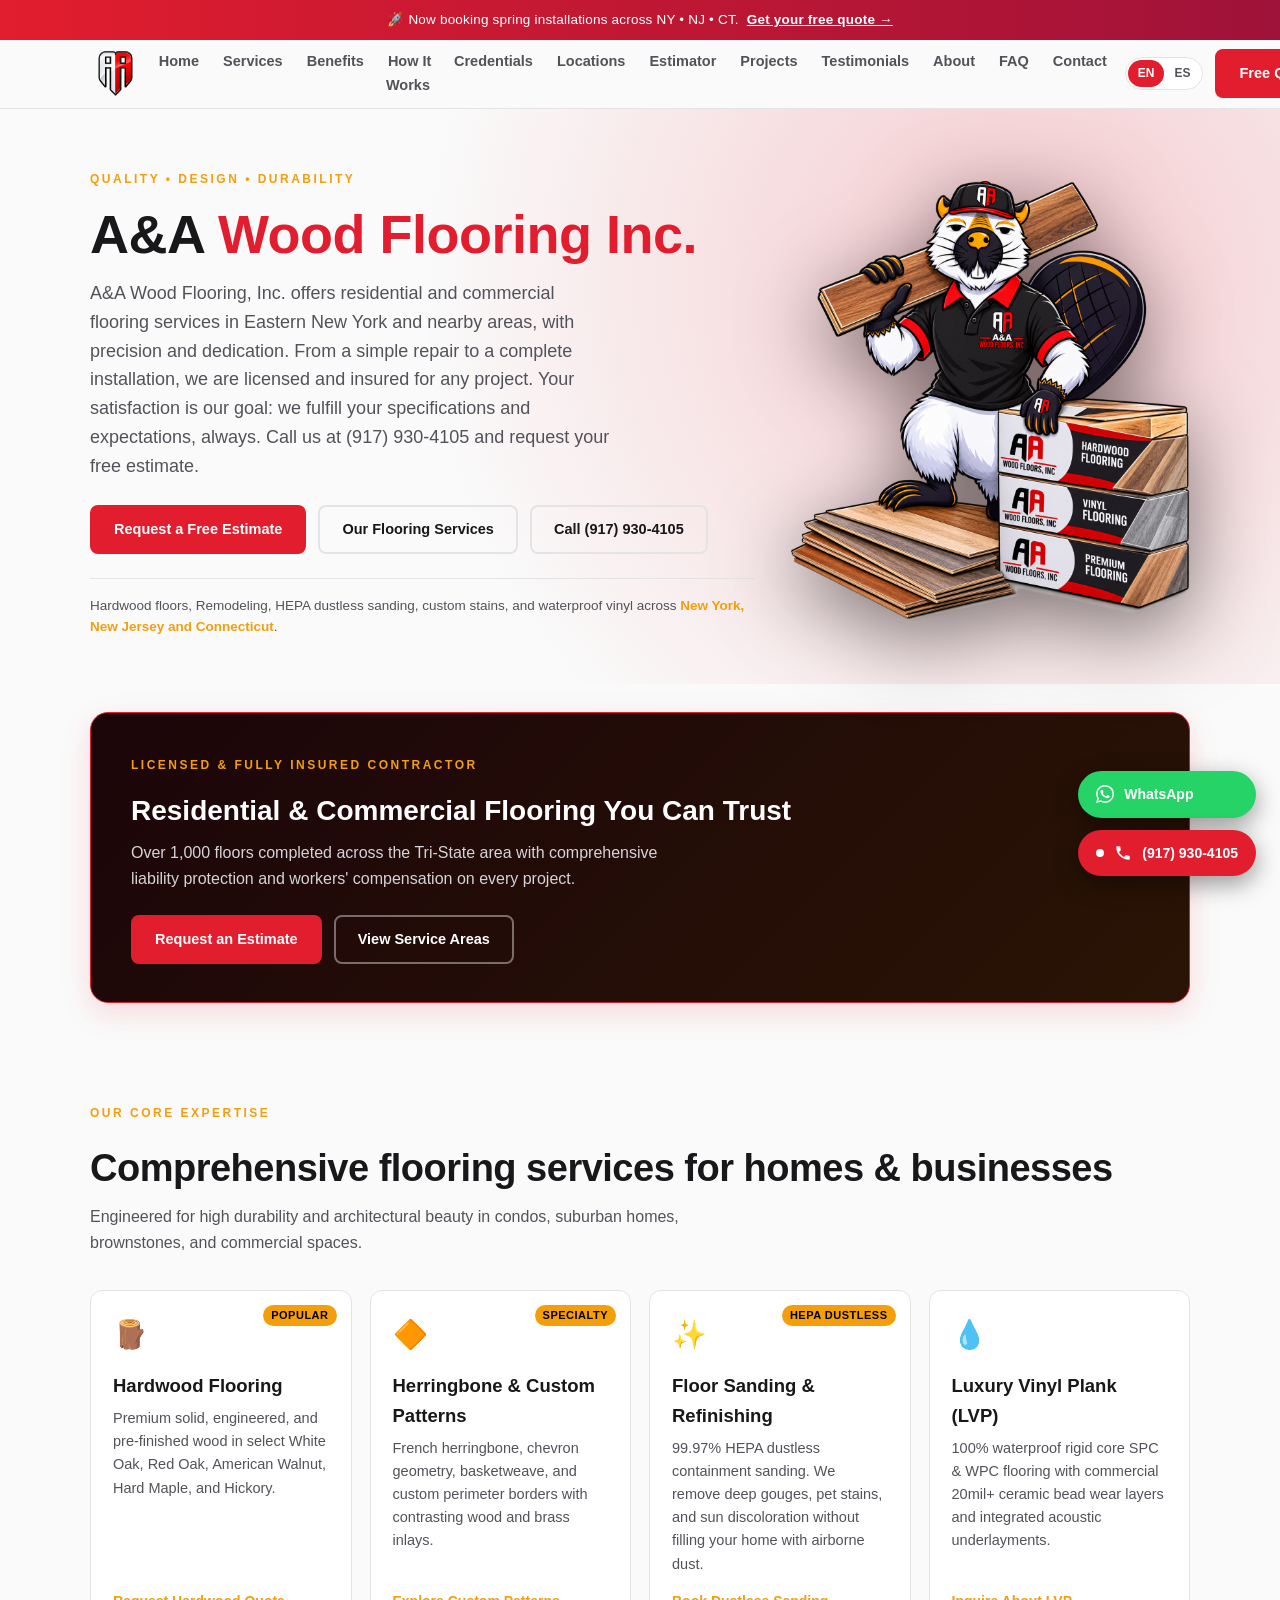
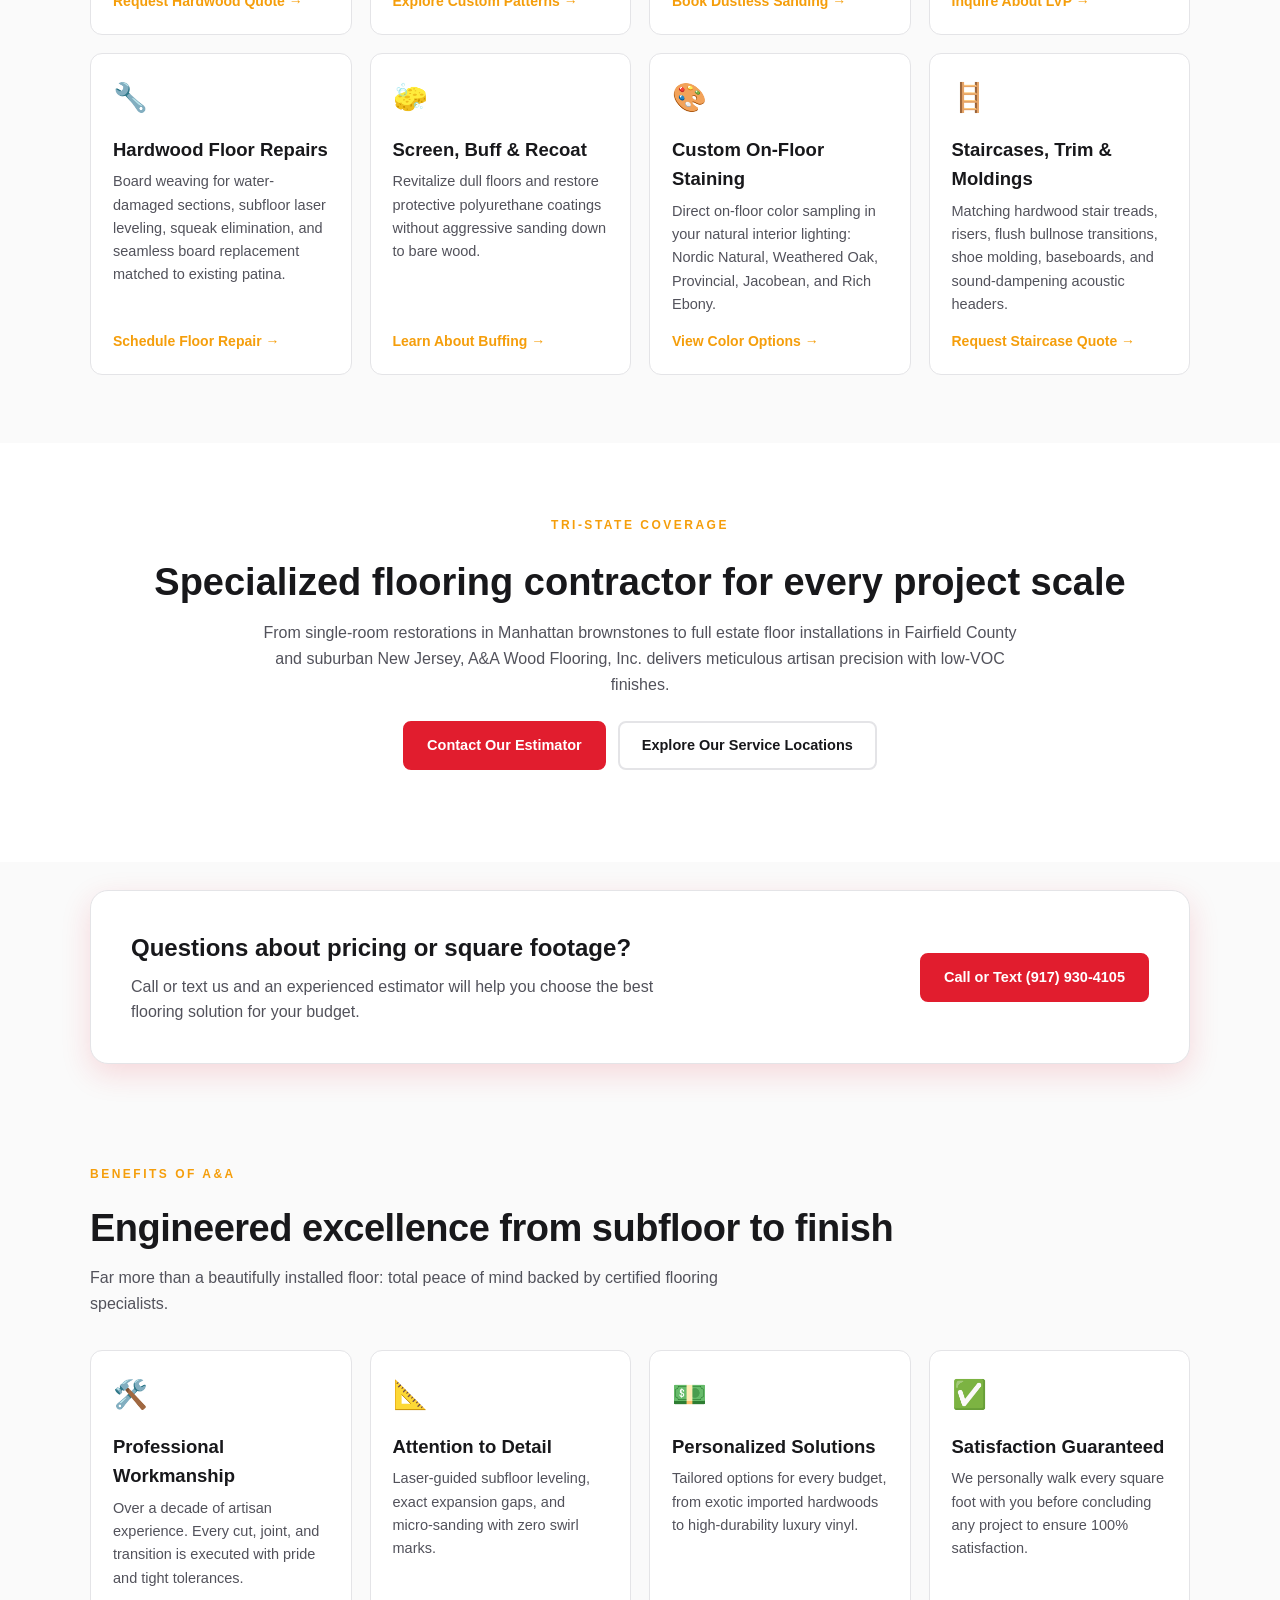
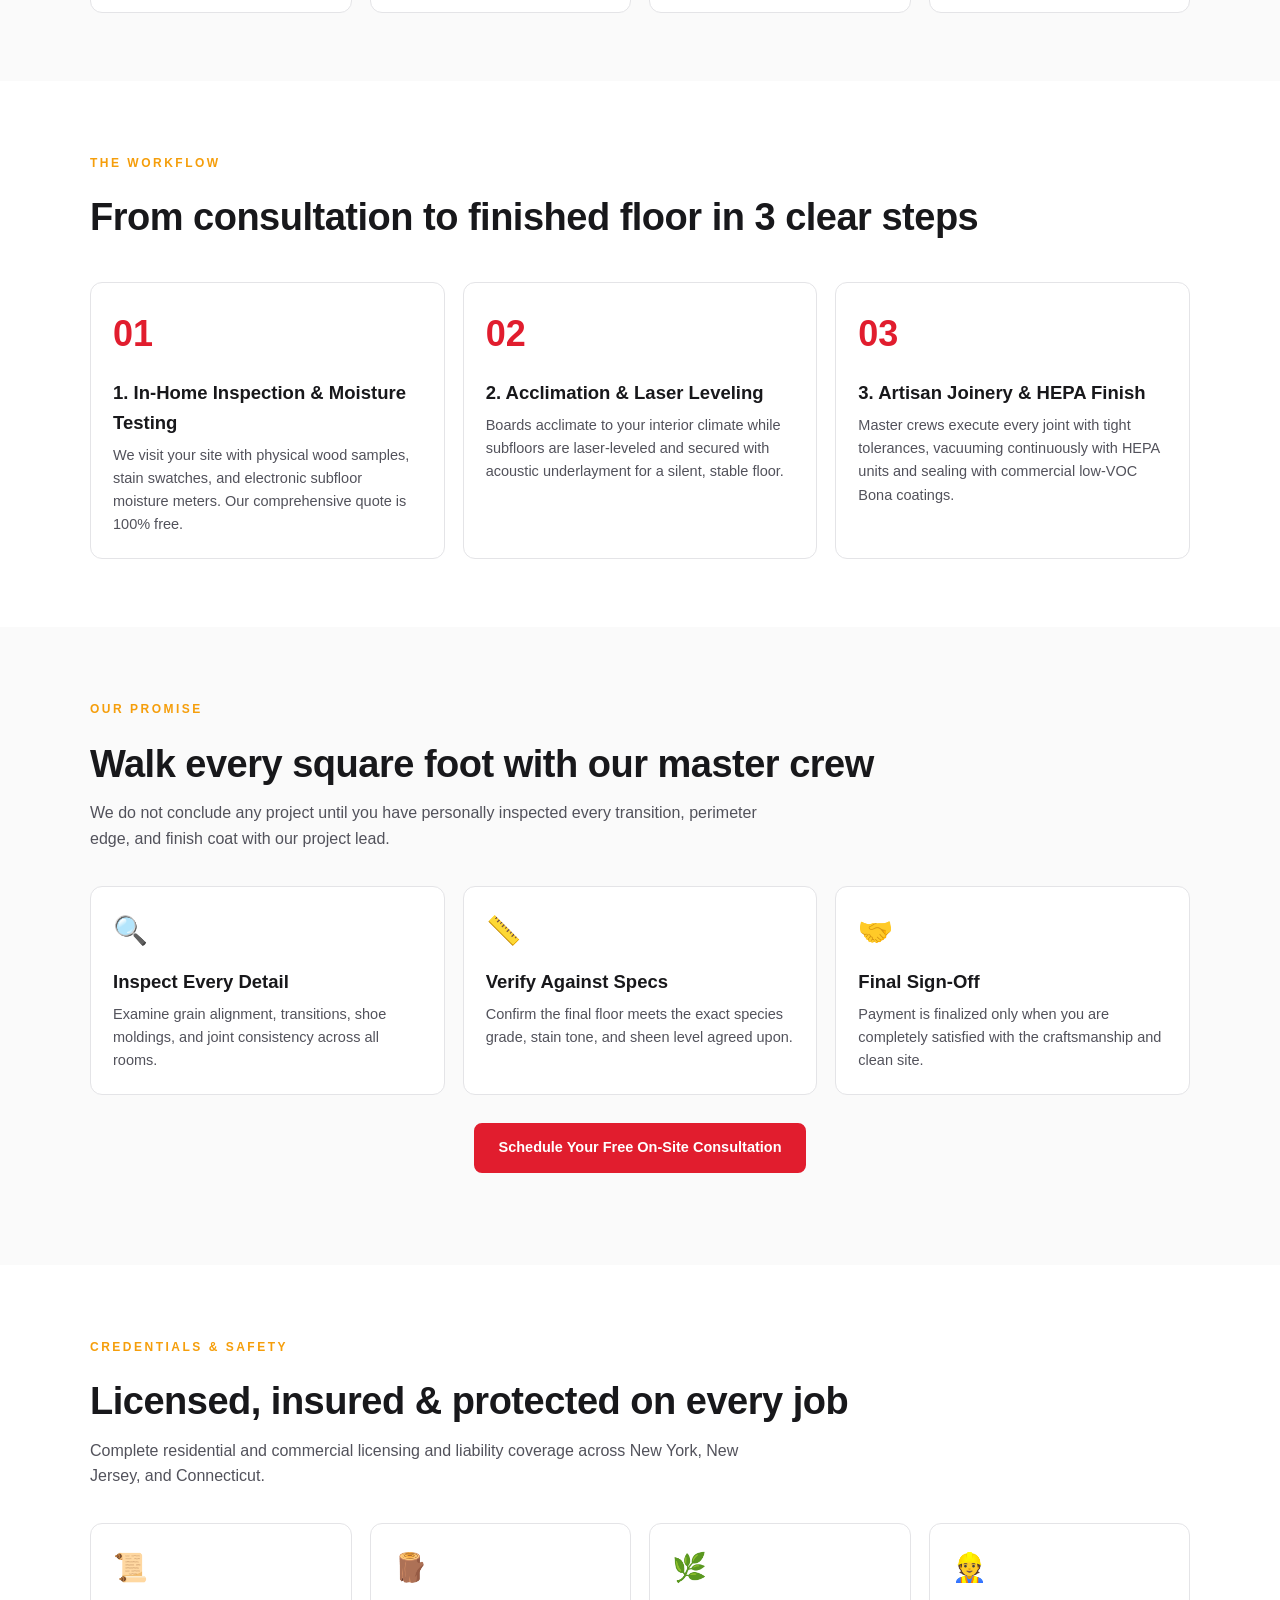
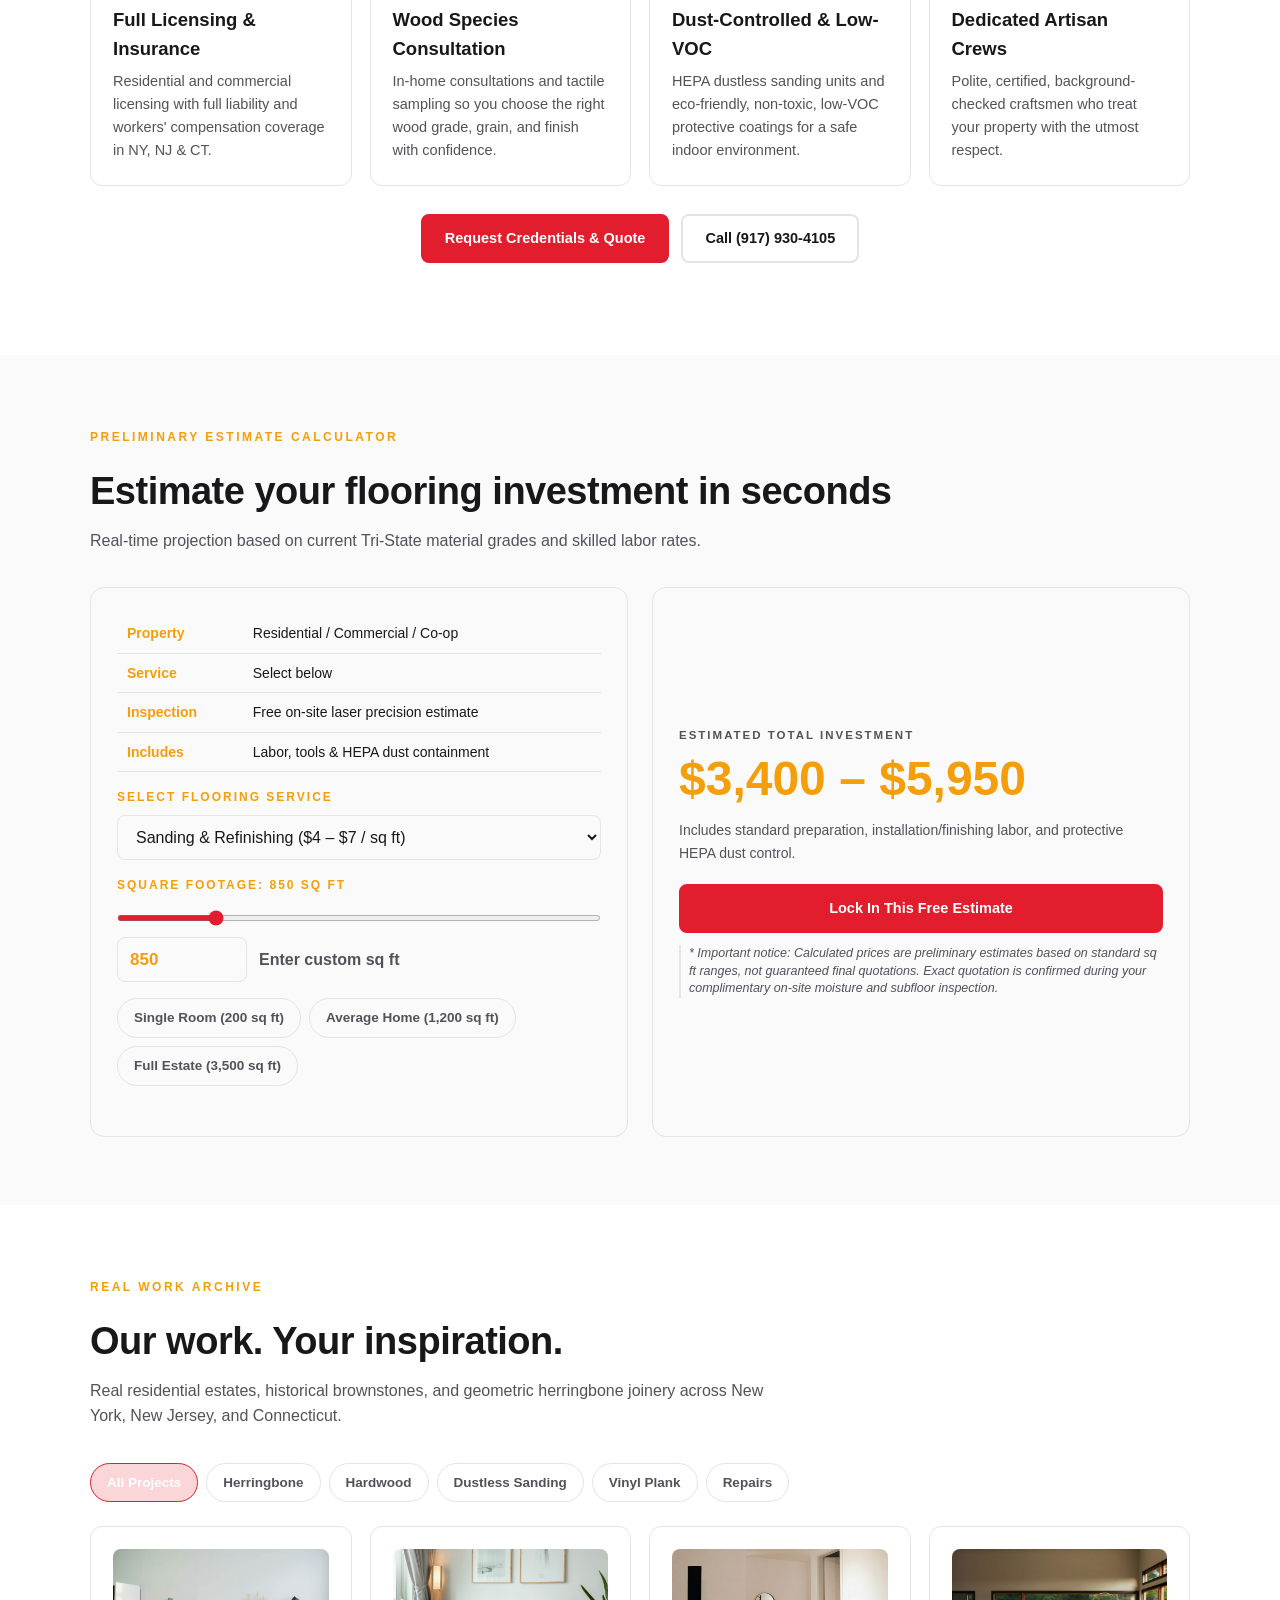
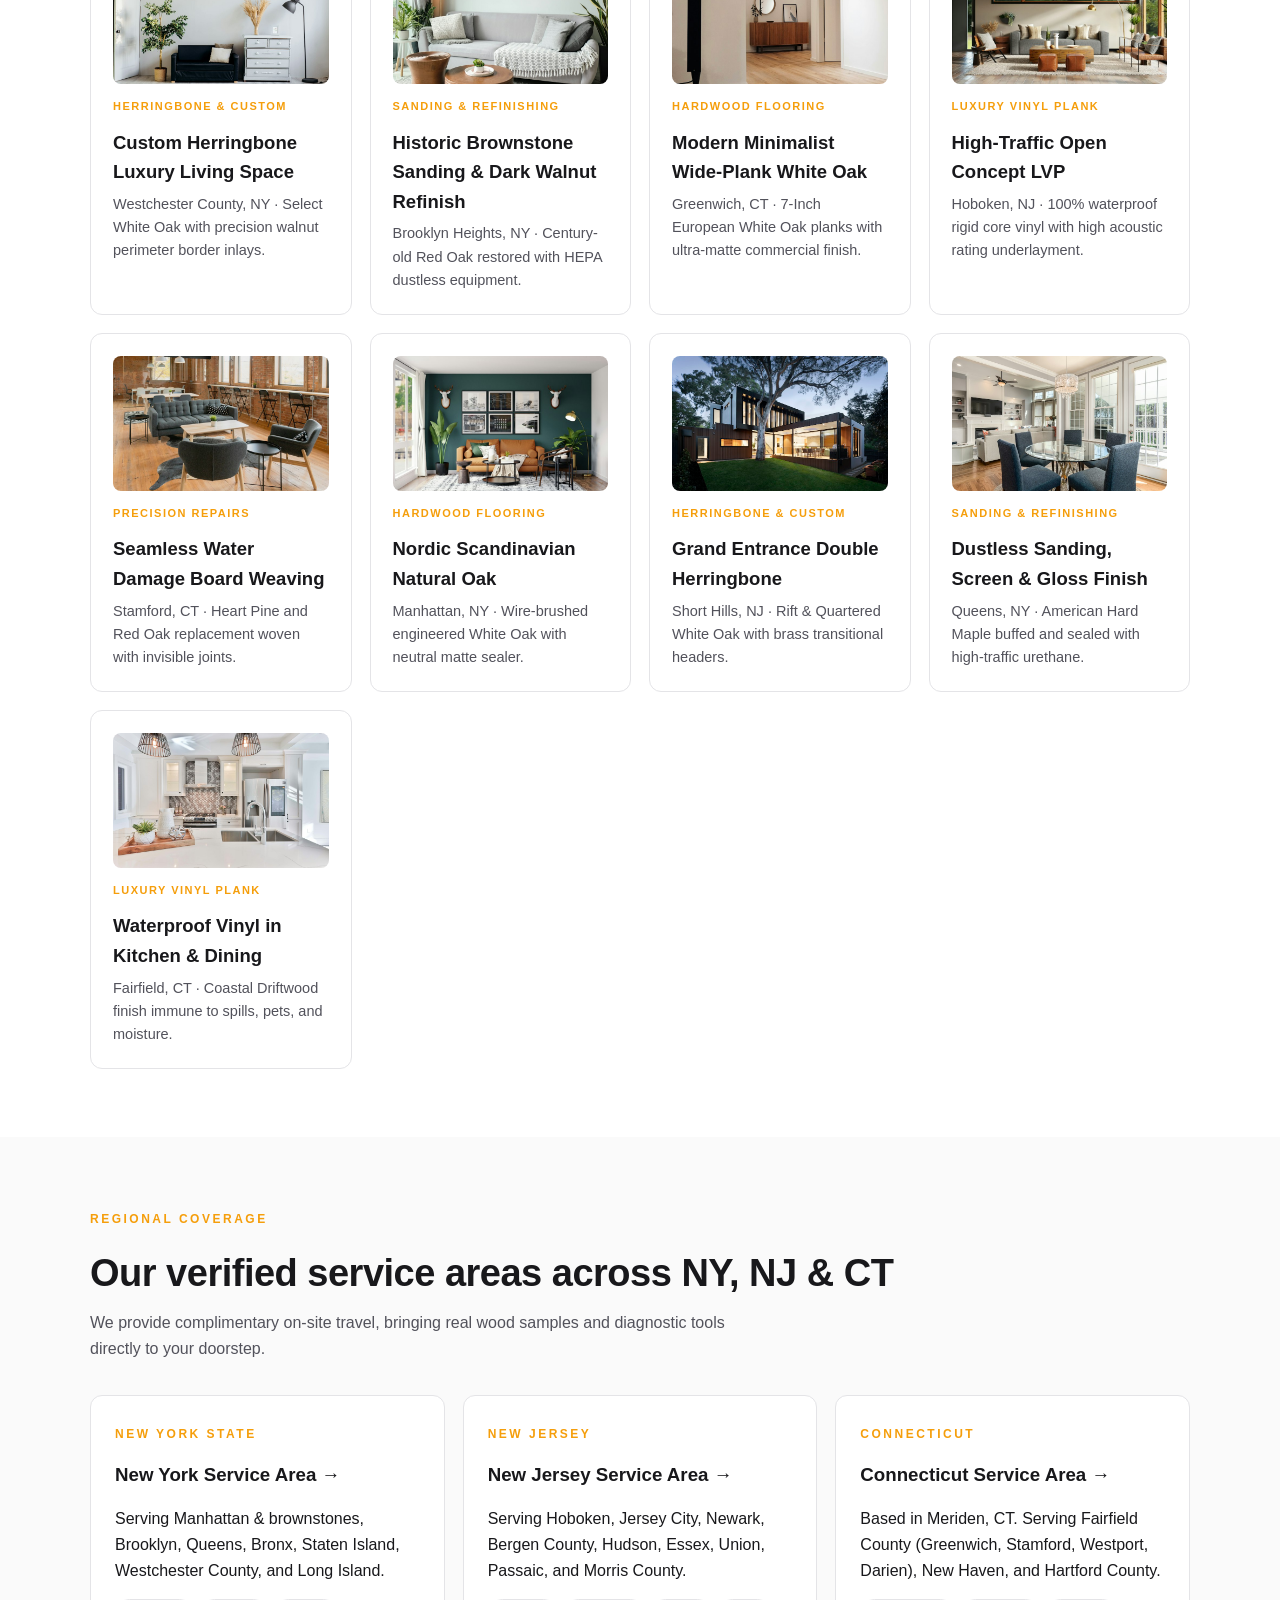
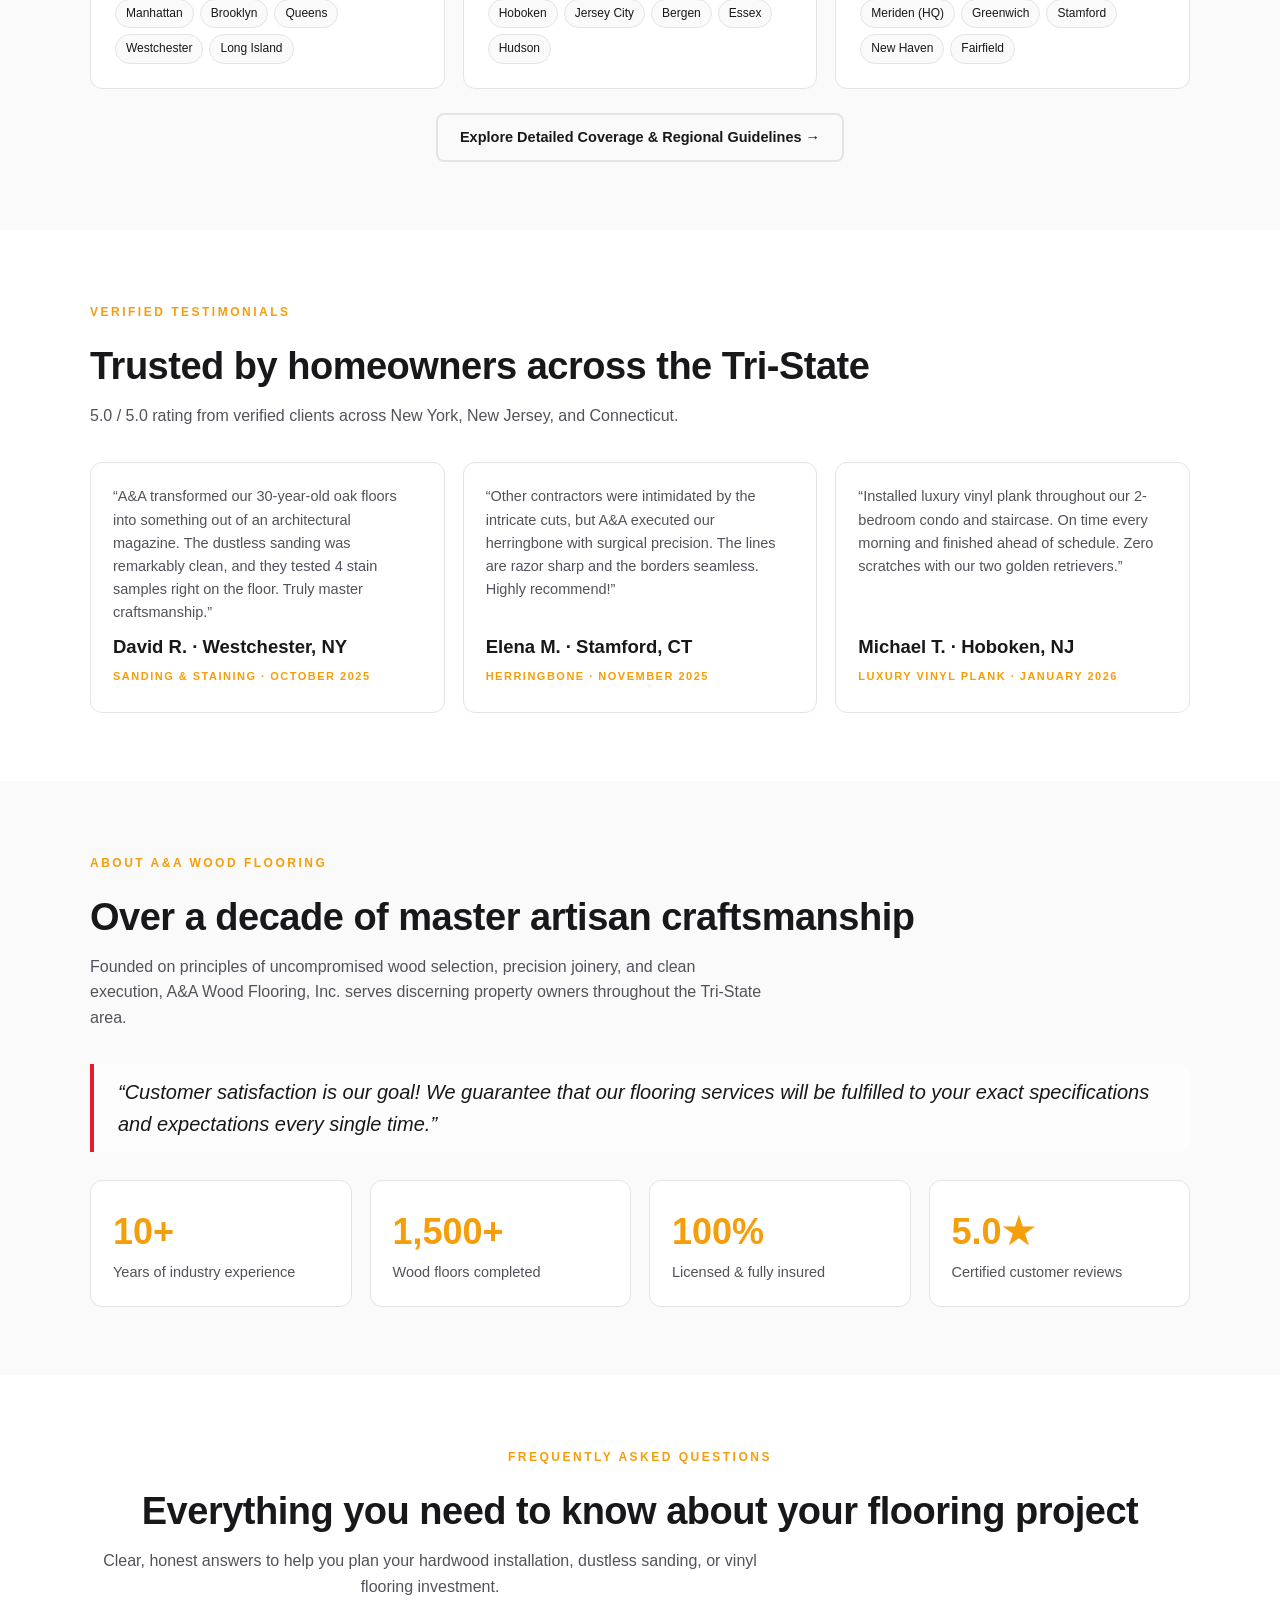
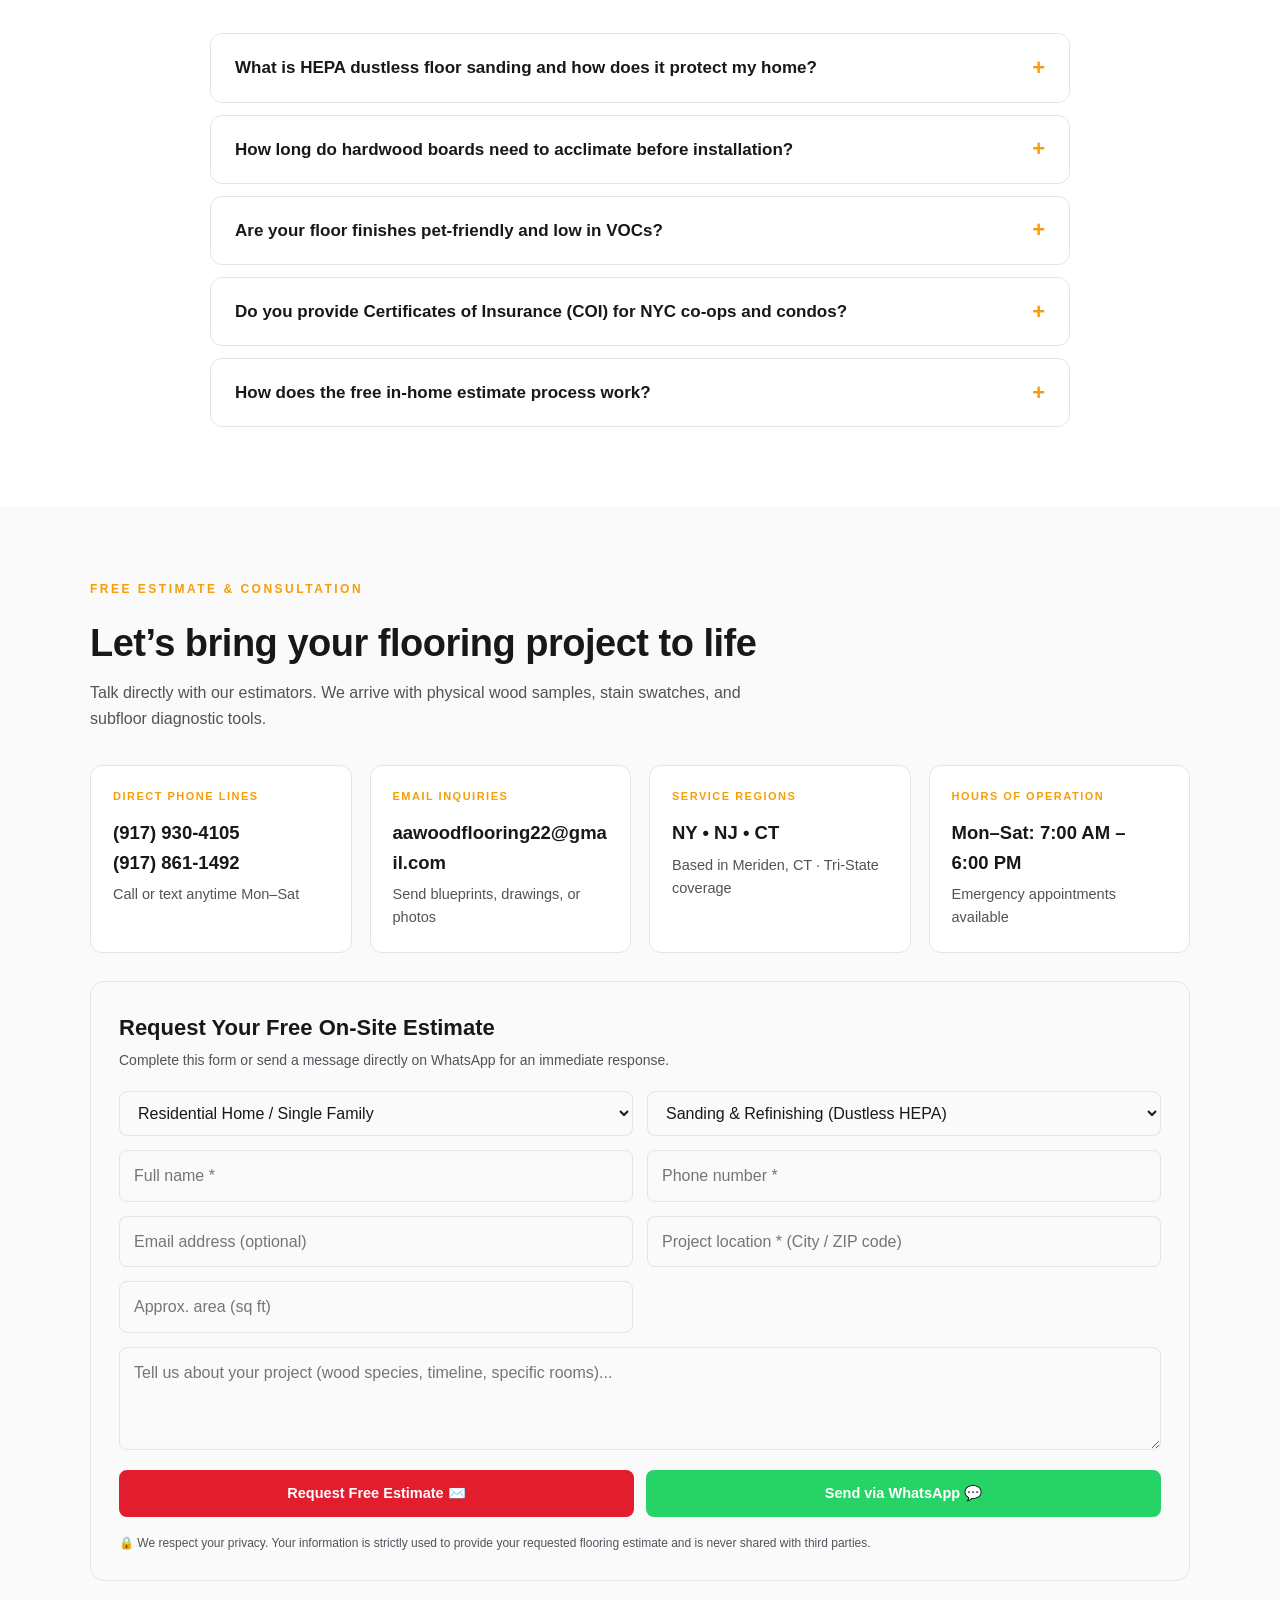
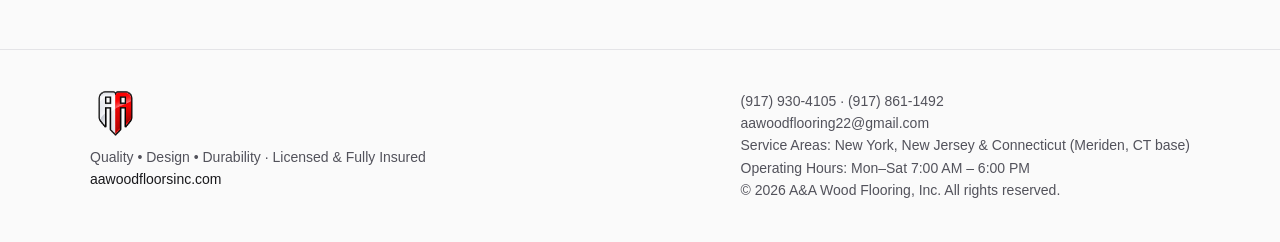
==== commit 6e679bb2: "fix(i18n): align English copy exactly with Spanish version" ====
--- a/index.html
+++ b/index.html
@@ -9,8 +9,8 @@
   <meta name="theme-color" content="#e11d2e">
 
   <!-- Primary Technical SEO -->
-  <title>A&amp;A Wood Flooring, Inc. | Hardwood Flooring &amp; Floor Installation</title>
-  <meta name="description" content="Professional hardwood flooring installation, herringbone patterns, dustless sanding, vinyl flooring, and floor refinishing in selected areas of New York, New Jersey, and Connecticut. Contact A&amp;A Wood Flooring for a free estimate.">
+  <title>A&amp;A Wood Flooring, Inc. | Hardwood Flooring &amp; Floor Installation in NY, NJ &amp; CT</title>
+  <meta name="description" content="Professional hardwood flooring installation, custom herringbone patterns, dustless sanding, vinyl flooring, and floor refinishing across New York, New Jersey, and Connecticut. Call (917) 930-4105 for a free estimate.">
   <link rel="canonical" href="https://aawoodfloorsinc.com/">
   <meta name="robots" content="index, follow, max-image-preview:large, max-snippet:-1, max-video-preview:-1">
 
@@ -24,7 +24,7 @@
   <meta property="og:type" content="website">
   <meta property="og:site_name" content="A&amp;A Wood Flooring, Inc.">
   <meta property="og:title" content="A&amp;A Wood Flooring, Inc. | Hardwood Flooring &amp; Floor Installation">
-  <meta property="og:description" content="Artisan hardwood flooring, custom herringbone joinery, HEPA dustless sanding, and waterproof LVP across NY, NJ &amp; CT. Licensed &amp; insured.">
+  <meta property="og:description" content="Artisan hardwood flooring, custom herringbone joinery, HEPA dustless sanding, and waterproof LVP across NY, NJ &amp; CT. Licensed &amp; fully insured.">
   <meta property="og:url" content="https://aawoodfloorsinc.com/">
   <meta property="og:image" content="https://aawoodfloorsinc.com/assets/project-herringbone.jpg">
   <meta property="og:image:width" content="1200">
@@ -34,7 +34,7 @@
   <!-- Twitter Card -->
   <meta name="twitter:card" content="summary_large_image">
   <meta name="twitter:title" content="A&amp;A Wood Flooring, Inc. | Flooring Contractor NY, NJ, CT">
-  <meta name="twitter:description" content="Over a decade of craftsmanship. Custom herringbone, dustless sanding, and luxury vinyl plank. Free in-home estimates.">
+  <meta name="twitter:description" content="Over a decade of artisan craftsmanship. Custom herringbone, dustless sanding, and luxury vinyl plank. Free in-home estimates.">
   <meta name="twitter:image" content="https://aawoodfloorsinc.com/assets/project-herringbone.jpg">
 
   <link rel="stylesheet" href="/styles.css">
@@ -167,15 +167,20 @@
   <!-- Navigation Bar -->
   <nav aria-label="Main Navigation">
     <div class="w">
-      <a class="logo" href="/" aria-label="A&amp;A Wood Flooring Homepage">A&amp;A <b>WOOD FLOORS</b></a>
+      <a class="logo" href="/" aria-label="A&amp;A Wood Flooring Homepage">
+        <img src="/assets/logo.png" alt="A&amp;A Wood Floors, Inc">
+      </a>
       
-      <ul>
+      <ul id="mobile-nav-menu">
         <li><a href="#home">Home</a></li>
         <li><a href="#services">Services</a></li>
+        <li><a href="#benefits">Benefits</a></li>
         <li><a href="#how">How It Works</a></li>
+        <li><a href="#credentials">Credentials</a></li>
         <li><a href="/locations/">Locations</a></li>
         <li><a href="#estimator">Estimator</a></li>
         <li><a href="#projects">Projects</a></li>
+        <li><a href="#testimonials">Testimonials</a></li>
         <li><a href="#about">About</a></li>
         <li><a href="#faq">FAQ</a></li>
         <li><a href="#contact">Contact</a></li>
@@ -185,7 +190,7 @@
         <!-- Language Switcher: English (Active) / Spanish -->
         <div class="lang-switch" role="group" aria-label="Language selection">
           <a href="/" class="active" aria-label="English language selected" style="padding:4px 10px;border-radius:16px;background:var(--red);color:#fff;font-size:12px;font-weight:700;">EN</a>
-          <a href="/es/" aria-label="Cambiar a versión en Español" style="padding:4px 10px;border-radius:16px;color:var(--mut);font-size:12px;font-weight:700;">ES</a>
+          <a href="/es/" aria-label="Switch to Spanish version" style="padding:4px 10px;border-radius:16px;color:var(--mut);font-size:12px;font-weight:700;">ES</a>
         </div>
 
         <a class="btn" href="#contact">Free Quote</a>
@@ -208,9 +213,9 @@
     <header class="hero" id="home">
       <div class="w">
         <div>
-          <div class="tag">QUALITY • DESIGN • CRAFTSMANSHIP</div>
-          <h1>HARDWOOD FLOORING, <span>HERRINGBONE</span> &amp; DUSTLESS SANDING</h1>
-          <p>The trusted flooring contractor serving residential estates, historic brownstones, and commercial properties across New York, New Jersey, and Connecticut. Licensed, fully insured, and 10+ years of proven artisan craftsmanship.</p>
+          <div class="tag">QUALITY • DESIGN • DURABILITY</div>
+          <h1>A&amp;A <span>Wood Flooring Inc.</span></h1>
+          <p>A&amp;A Wood Flooring, Inc. offers residential and commercial flooring services in Eastern New York and nearby areas, with precision and dedication. From a simple repair to a complete installation, we are licensed and insured for any project. Your satisfaction is our goal: we fulfill your specifications and expectations, always. Call us at (917) 930-4105 and request your free estimate.</p>
           
           <div class="cta">
             <a class="btn" href="#contact">Request a Free Estimate</a>
@@ -219,7 +224,7 @@
           </div>
           
           <div class="lang">
-            Solid hardwood, chevron &amp; herringbone inlays, HEPA dustless sanding, custom staining, and waterproof LVP across <b>New York, New Jersey &amp; Connecticut</b>.
+            Hardwood floors, Remodeling, HEPA dustless sanding, custom stains, and waterproof vinyl across <b>New York, New Jersey and Connecticut</b>.
           </div>
         </div>
         
@@ -234,7 +239,7 @@
           <div>
             <div class="tag">LICENSED &amp; FULLY INSURED CONTRACTOR</div>
             <h2 style="margin:6px 0;font-size:28px">Residential &amp; Commercial Flooring You Can Trust</h2>
-            <p>1,500+ projects completed across the Tri-State area with comprehensive liability protection and workers' compensation on every job site.</p>
+            <p>Over 1,000 floors completed across the Tri-State area with comprehensive liability protection and workers' compensation on every project.</p>
           </div>
           <div class="cta" style="margin:0">
             <a class="btn" href="#contact">Request an Estimate</a>
@@ -316,7 +321,7 @@
       </div>
     </section>
 
-    <!-- Proven Craftsmanship Banner -->
+    <!-- Contractor Callout Banner -->
     <section class="bg-surf">
       <div class="w text-center">
         <div class="tag">TRI-STATE COVERAGE</div>
@@ -329,8 +334,54 @@
       </div>
     </section>
 
+    <!-- Quick Pricing Bar -->
+    <section class="py-28">
+      <div class="w">
+        <div class="cert" style="background:var(--surf);color:var(--tx);border-color:var(--line)">
+          <div>
+            <h2 style="margin:0 0 6px;font-size:24px">Questions about pricing or square footage?</h2>
+            <p style="color:var(--mut);margin:0">Call or text us and an experienced estimator will help you choose the best flooring solution for your budget.</p>
+          </div>
+          <a class="btn" href="tel:+19179304105">Call or Text (917) 930-4105</a>
+        </div>
+      </div>
+    </section>
+
+    <!-- Benefits Section -->
+    <section id="benefits">
+      <div class="w">
+        <div class="h">
+          <div class="tag">BENEFITS OF A&amp;A</div>
+          <h2>Engineered excellence from subfloor to finish</h2>
+          <p>Far more than a beautifully installed floor: total peace of mind backed by certified flooring specialists.</p>
+        </div>
+        <div class="grid">
+          <div class="card">
+            <i>🛠️</i>
+            <h3>Professional Workmanship</h3>
+            <p>Over a decade of artisan experience. Every cut, joint, and transition is executed with pride and tight tolerances.</p>
+          </div>
+          <div class="card">
+            <i>📐</i>
+            <h3>Attention to Detail</h3>
+            <p>Laser-guided subfloor leveling, exact expansion gaps, and micro-sanding with zero swirl marks.</p>
+          </div>
+          <div class="card">
+            <i>💵</i>
+            <h3>Personalized Solutions</h3>
+            <p>Tailored options for every budget, from exotic imported hardwoods to high-durability luxury vinyl.</p>
+          </div>
+          <div class="card">
+            <i>✅</i>
+            <h3>Satisfaction Guaranteed</h3>
+            <p>We personally walk every square foot with you before concluding any project to ensure 100% satisfaction.</p>
+          </div>
+        </div>
+      </div>
+    </section>
+
     <!-- How It Works (3 Steps) -->
-    <section id="how">
+    <section id="how" class="bg-surf">
       <div class="w">
         <div class="h">
           <div class="tag">THE WORKFLOW</div>
@@ -354,7 +405,7 @@
     </section>
 
     <!-- The A&A Satisfaction Walkthrough -->
-    <section id="challenge" class="bg-surf">
+    <section id="challenge">
       <div class="w">
         <div class="h">
           <div class="tag">OUR PROMISE</div>
@@ -368,6 +419,43 @@
         </div>
         <div class="cta" style="justify-content:center;margin-top:28px">
           <a class="btn" href="#contact">Schedule Your Free On-Site Consultation</a>
+        </div>
+      </div>
+    </section>
+
+    <!-- Credentials & Safety -->
+    <section id="credentials" class="bg-surf">
+      <div class="w">
+        <div class="h">
+          <div class="tag">CREDENTIALS &amp; SAFETY</div>
+          <h2>Licensed, insured &amp; protected on every job</h2>
+          <p>Complete residential and commercial licensing and liability coverage across New York, New Jersey, and Connecticut.</p>
+        </div>
+        <div class="grid">
+          <div class="card">
+            <i>📜</i>
+            <h3>Full Licensing &amp; Insurance</h3>
+            <p>Residential and commercial licensing with full liability and workers' compensation coverage in NY, NJ &amp; CT.</p>
+          </div>
+          <div class="card">
+            <i>🪵</i>
+            <h3>Wood Species Consultation</h3>
+            <p>In-home consultations and tactile sampling so you choose the right wood grade, grain, and finish with confidence.</p>
+          </div>
+          <div class="card">
+            <i>🌿</i>
+            <h3>Dust-Controlled &amp; Low-VOC</h3>
+            <p>HEPA dustless sanding units and eco-friendly, non-toxic, low-VOC protective coatings for a safe indoor environment.</p>
+          </div>
+          <div class="card">
+            <i>👷</i>
+            <h3>Dedicated Artisan Crews</h3>
+            <p>Polite, certified, background-checked craftsmen who treat your property with the utmost respect.</p>
+          </div>
+        </div>
+        <div class="cta" style="justify-content:center;margin-top:28px">
+          <a class="btn" href="#contact">Request Credentials &amp; Quote</a>
+          <a class="btn o" href="tel:+19179304105">Call (917) 930-4105</a>
         </div>
       </div>
     </section>
@@ -589,8 +677,37 @@
       </div>
     </section>
 
+    <!-- Verified Testimonials Section -->
+    <section id="testimonials" class="bg-surf">
+      <div class="w">
+        <div class="h">
+          <div class="tag">VERIFIED TESTIMONIALS</div>
+          <h2>Trusted by homeowners across the Tri-State</h2>
+          <p>5.0 / 5.0 rating from verified clients across New York, New Jersey, and Connecticut.</p>
+        </div>
+
+        <div class="grid">
+          <div class="card">
+            <p>“A&amp;A transformed our 30-year-old oak floors into something out of an architectural magazine. The dustless sanding was remarkably clean, and they tested 4 stain samples right on the floor. Truly master craftsmanship.”</p>
+            <h3>David R. · Westchester, NY</h3>
+            <small class="tg">SANDING &amp; STAINING · OCTOBER 2025</small>
+          </div>
+          <div class="card">
+            <p>“Other contractors were intimidated by the intricate cuts, but A&amp;A executed our herringbone with surgical precision. The lines are razor sharp and the borders seamless. Highly recommend!”</p>
+            <h3>Elena M. · Stamford, CT</h3>
+            <small class="tg">HERRINGBONE · NOVEMBER 2025</small>
+          </div>
+          <div class="card">
+            <p>“Installed luxury vinyl plank throughout our 2-bedroom condo and staircase. On time every morning and finished ahead of schedule. Zero scratches with our two golden retrievers.”</p>
+            <h3>Michael T. · Hoboken, NJ</h3>
+            <small class="tg">LUXURY VINYL PLANK · JANUARY 2026</small>
+          </div>
+        </div>
+      </div>
+    </section>
+
     <!-- Company Heritage & Credentials -->
-    <section id="about" class="bg-surf">
+    <section id="about">
       <div class="w">
         <div class="h">
           <div class="tag">ABOUT A&amp;A WOOD FLOORING</div>
@@ -610,7 +727,7 @@
     </section>
 
     <!-- Frequently Asked Questions (FAQ) with Schema.org Match -->
-    <section id="faq">
+    <section id="faq" class="bg-surf">
       <div class="w">
         <div class="h text-center">
           <div class="tag">FREQUENTLY ASKED QUESTIONS</div>
@@ -683,7 +800,7 @@
     </section>
 
     <!-- Contact & Lead Form Section -->
-    <section id="contact" class="bg-surf">
+    <section id="contact">
       <div class="w">
         <div class="h">
           <div class="tag">FREE ESTIMATE &amp; CONSULTATION</div>
@@ -738,6 +855,15 @@
             <option value="Condo / Co-op">Apartment / Condo / Co-op</option>
             <option value="Commercial Space">Commercial / Retail Space</option>
             <option value="Historic Brownstone">Historic Brownstone / Renovation</option>
+          </select>
+
+          <select id="cs" name="service" aria-label="Flooring service required">
+            <option value="Sanding &amp; Refinishing">Sanding &amp; Refinishing (Dustless HEPA)</option>
+            <option value="Hardwood Flooring Installation">Hardwood Flooring Installation</option>
+            <option value="Luxury Vinyl Plank (LVP)">Luxury Vinyl Plank (100% Waterproof)</option>
+            <option value="Herringbone &amp; Custom Patterns">Herringbone &amp; Custom Inlay Patterns</option>
+            <option value="Precision Floor Repair">Precision Floor Repair &amp; Board Weaving</option>
+            <option value="Staircases &amp; Moldings">Staircases, Moldings &amp; Trims</option>
           </select>
 
           <input id="nm" name="name" placeholder="Full name *" required aria-label="Full name" aria-required="true">
@@ -780,7 +906,9 @@
   <footer>
     <div class="w">
       <div>
-        <span class="logo">A&amp;A <b>WOOD FLOORS</b></span><br>
+        <a class="logo" href="/" style="margin-bottom:8px">
+          <img src="/assets/logo.png" alt="A&amp;A Wood Floors, Inc">
+        </a>
         Quality • Design • Durability · Licensed &amp; Fully Insured<br>
         <span style="color:var(--tx)">aawoodfloorsinc.com</span>
       </div>
--- a/styles.css
+++ b/styles.css
@@ -119,6 +119,13 @@
   font-size: 21px;
   letter-spacing: 0.5px;
   white-space: nowrap;
+  display: flex;
+  align-items: center;
+}
+.logo img {
+  height: 48px;
+  width: auto;
+  display: block;
 }
 .logo b {
   color: var(--red);
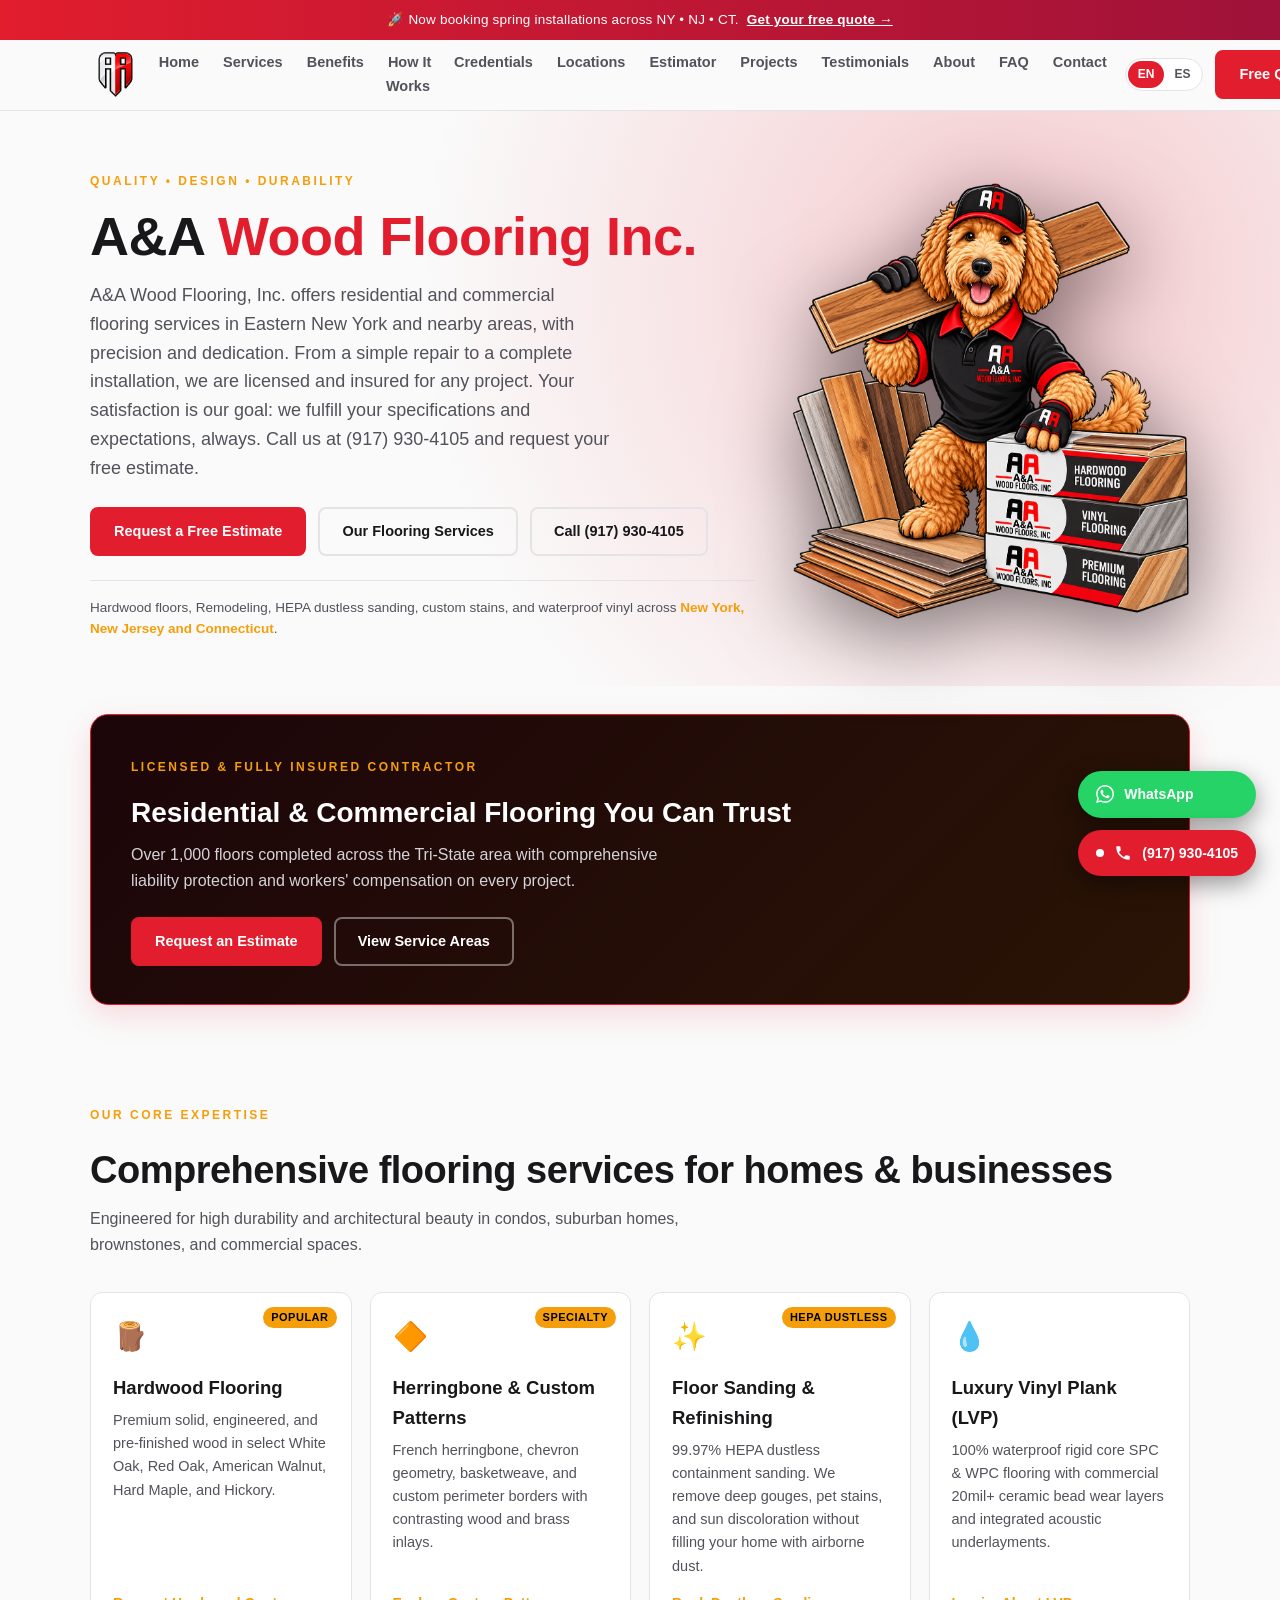
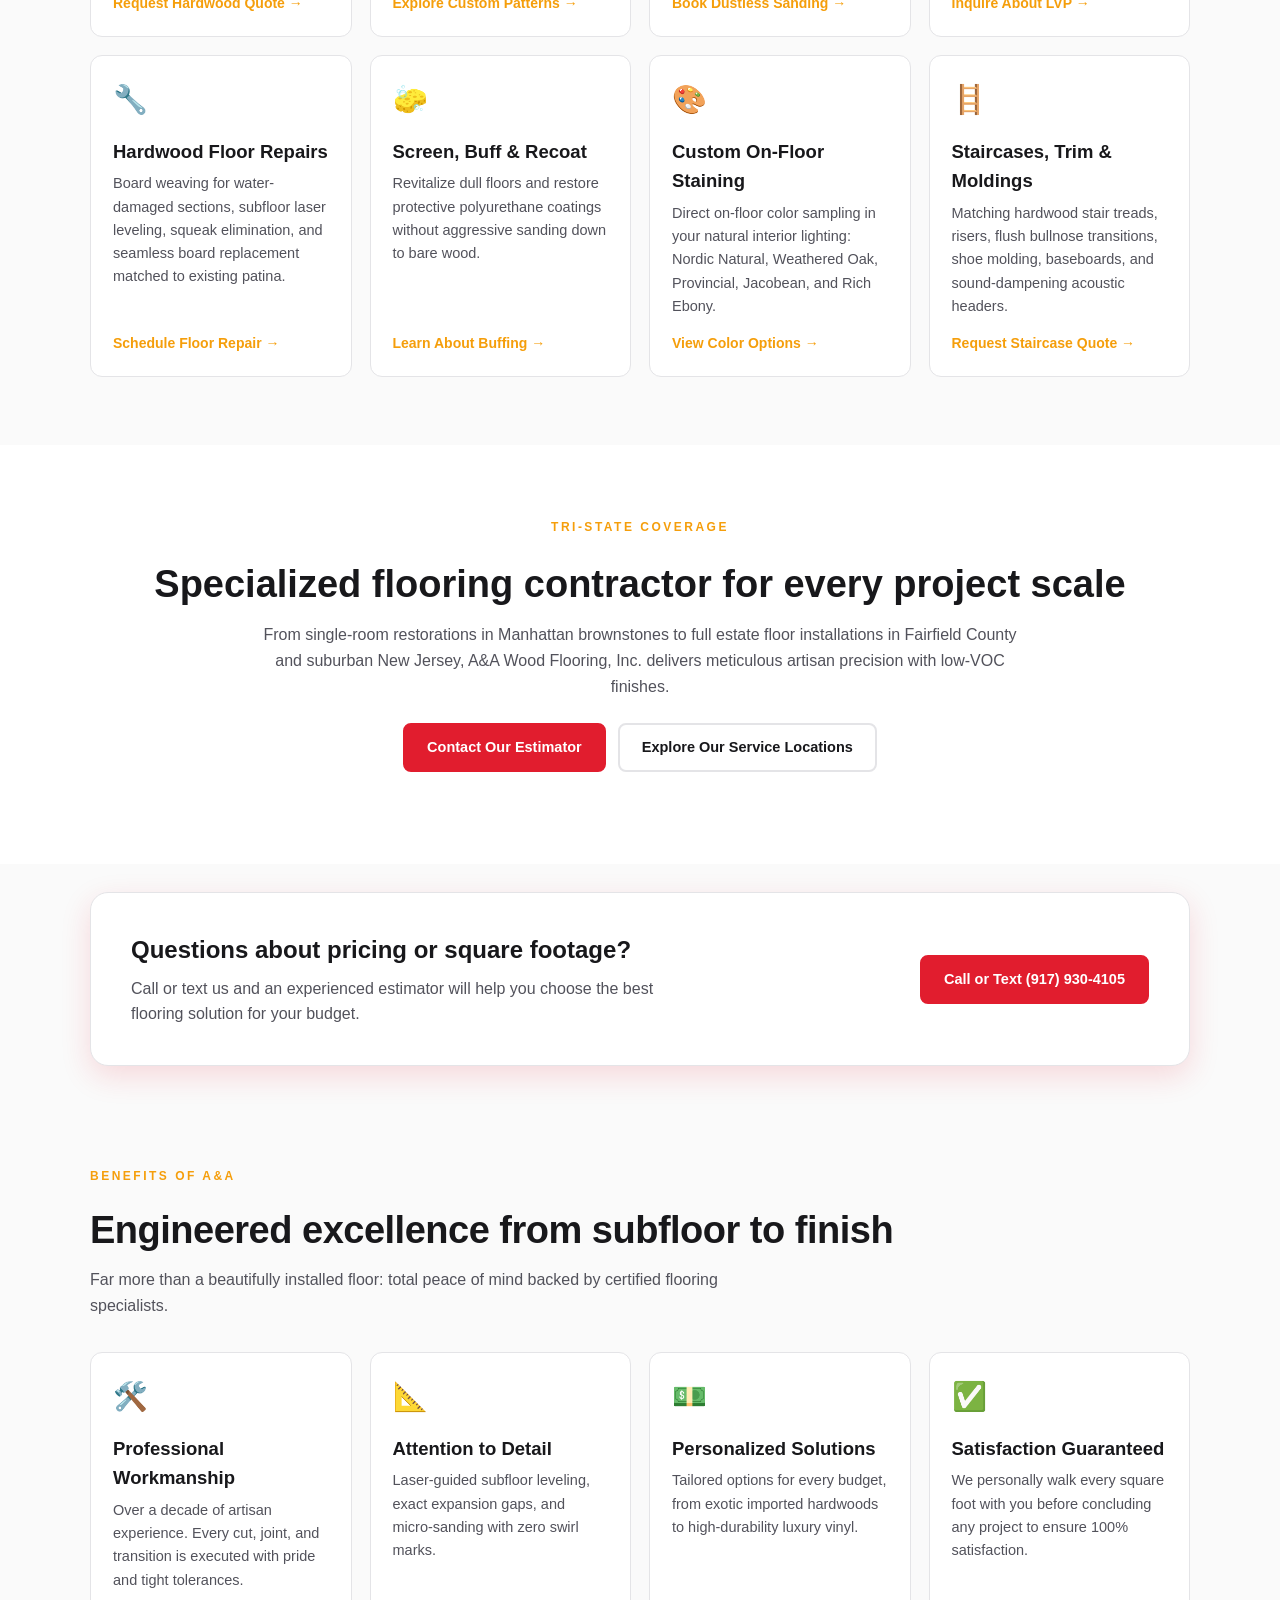
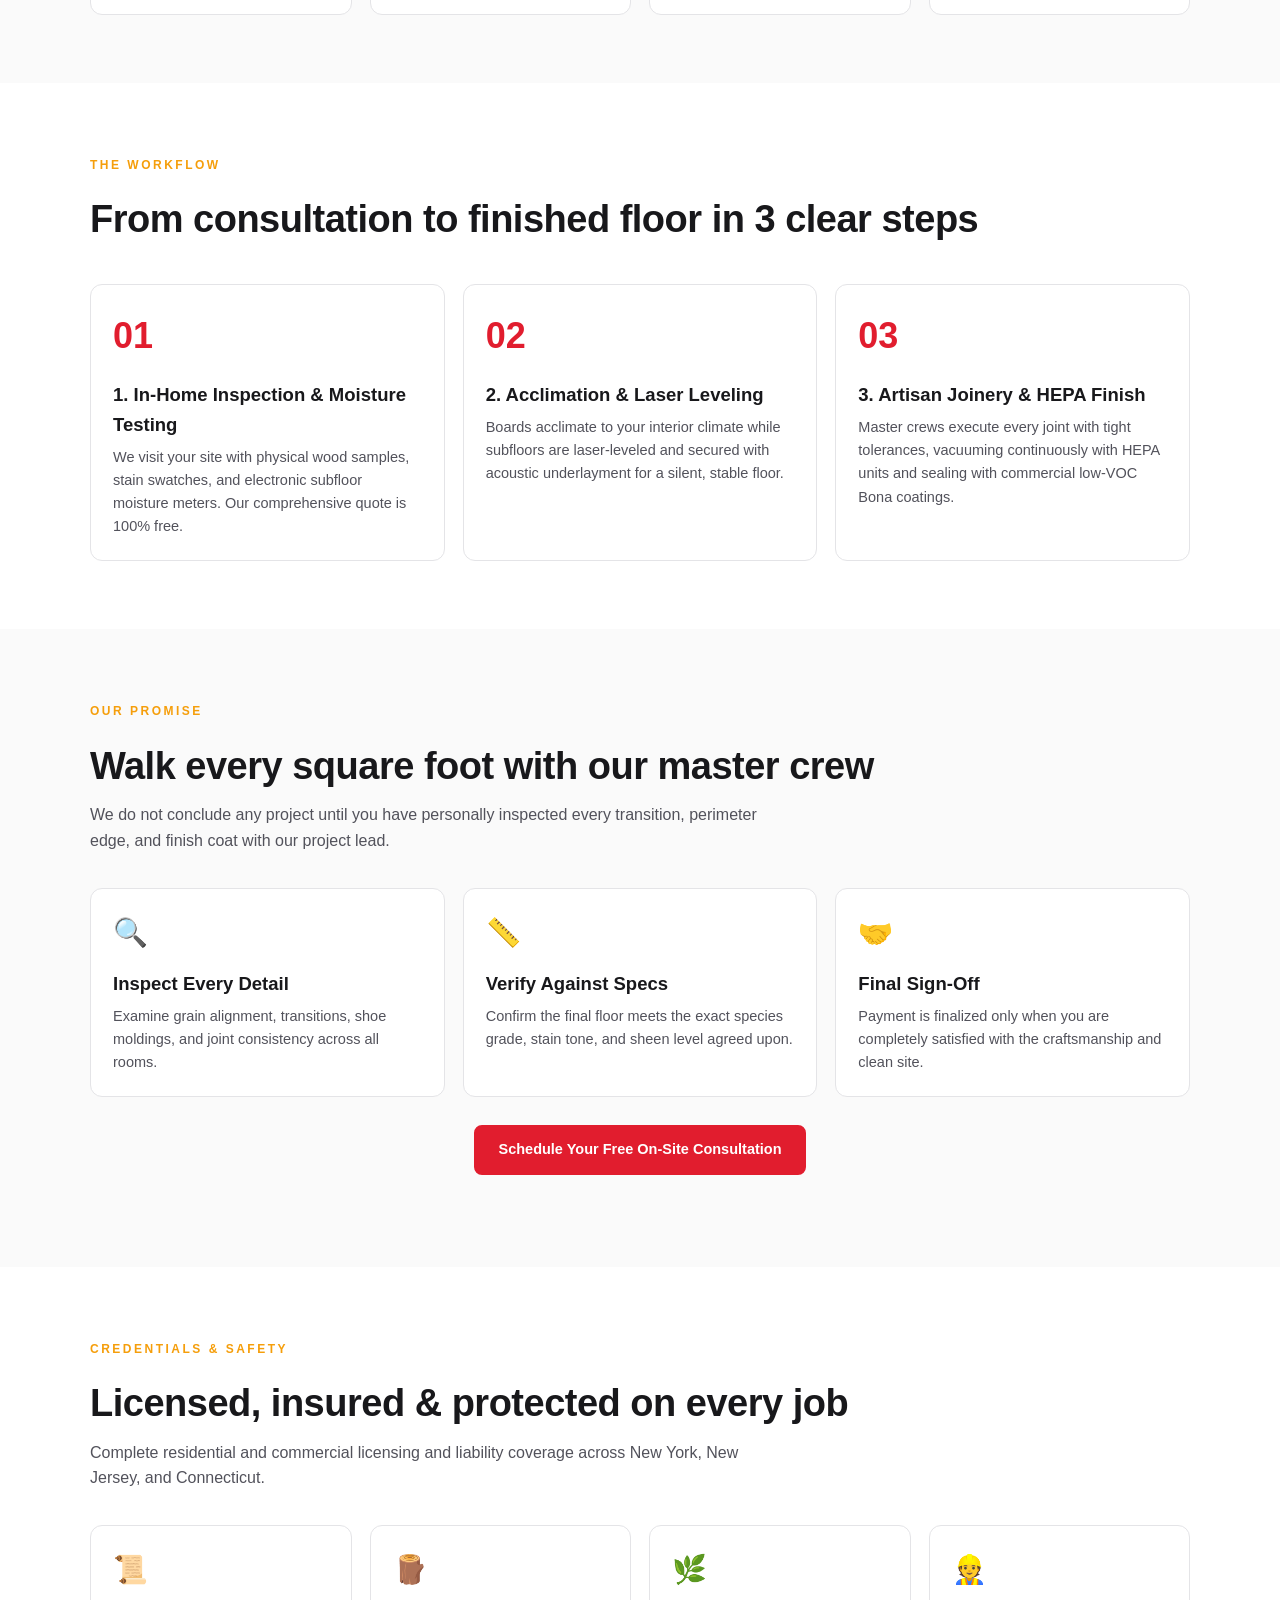
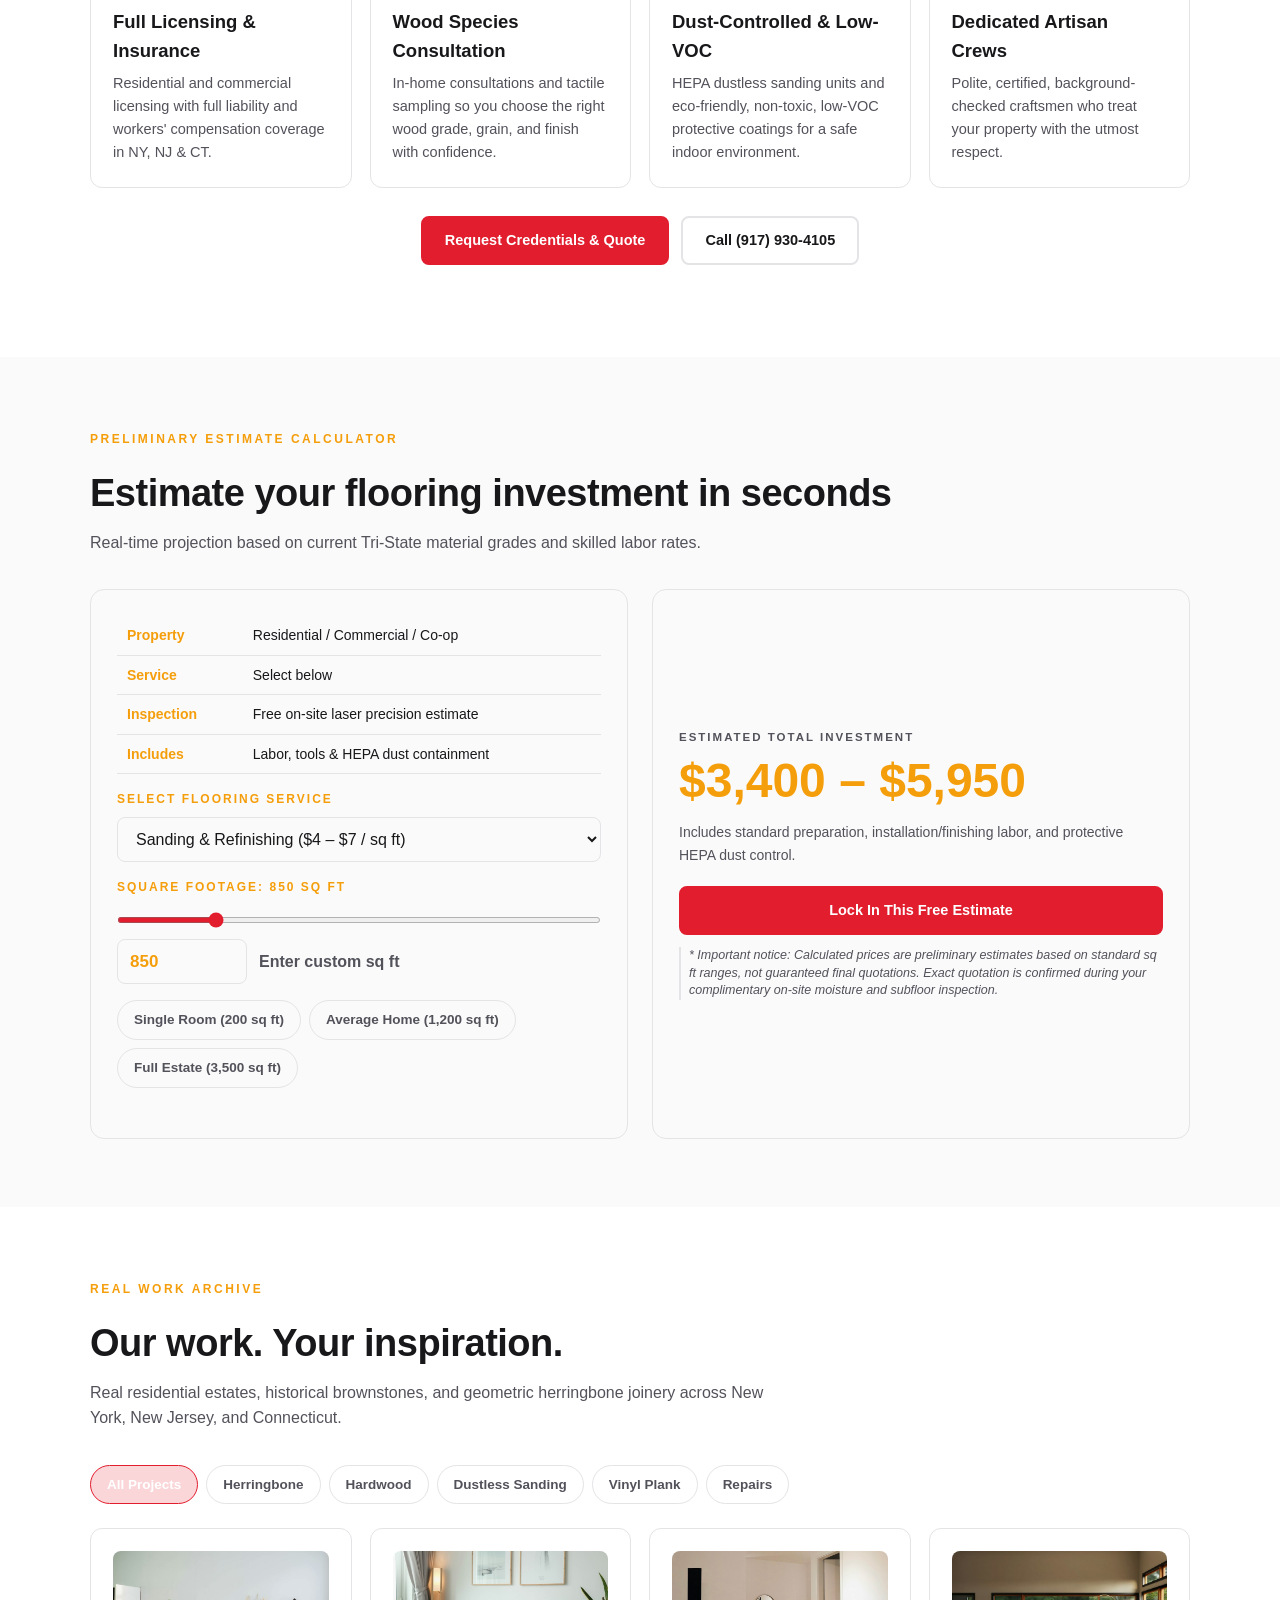
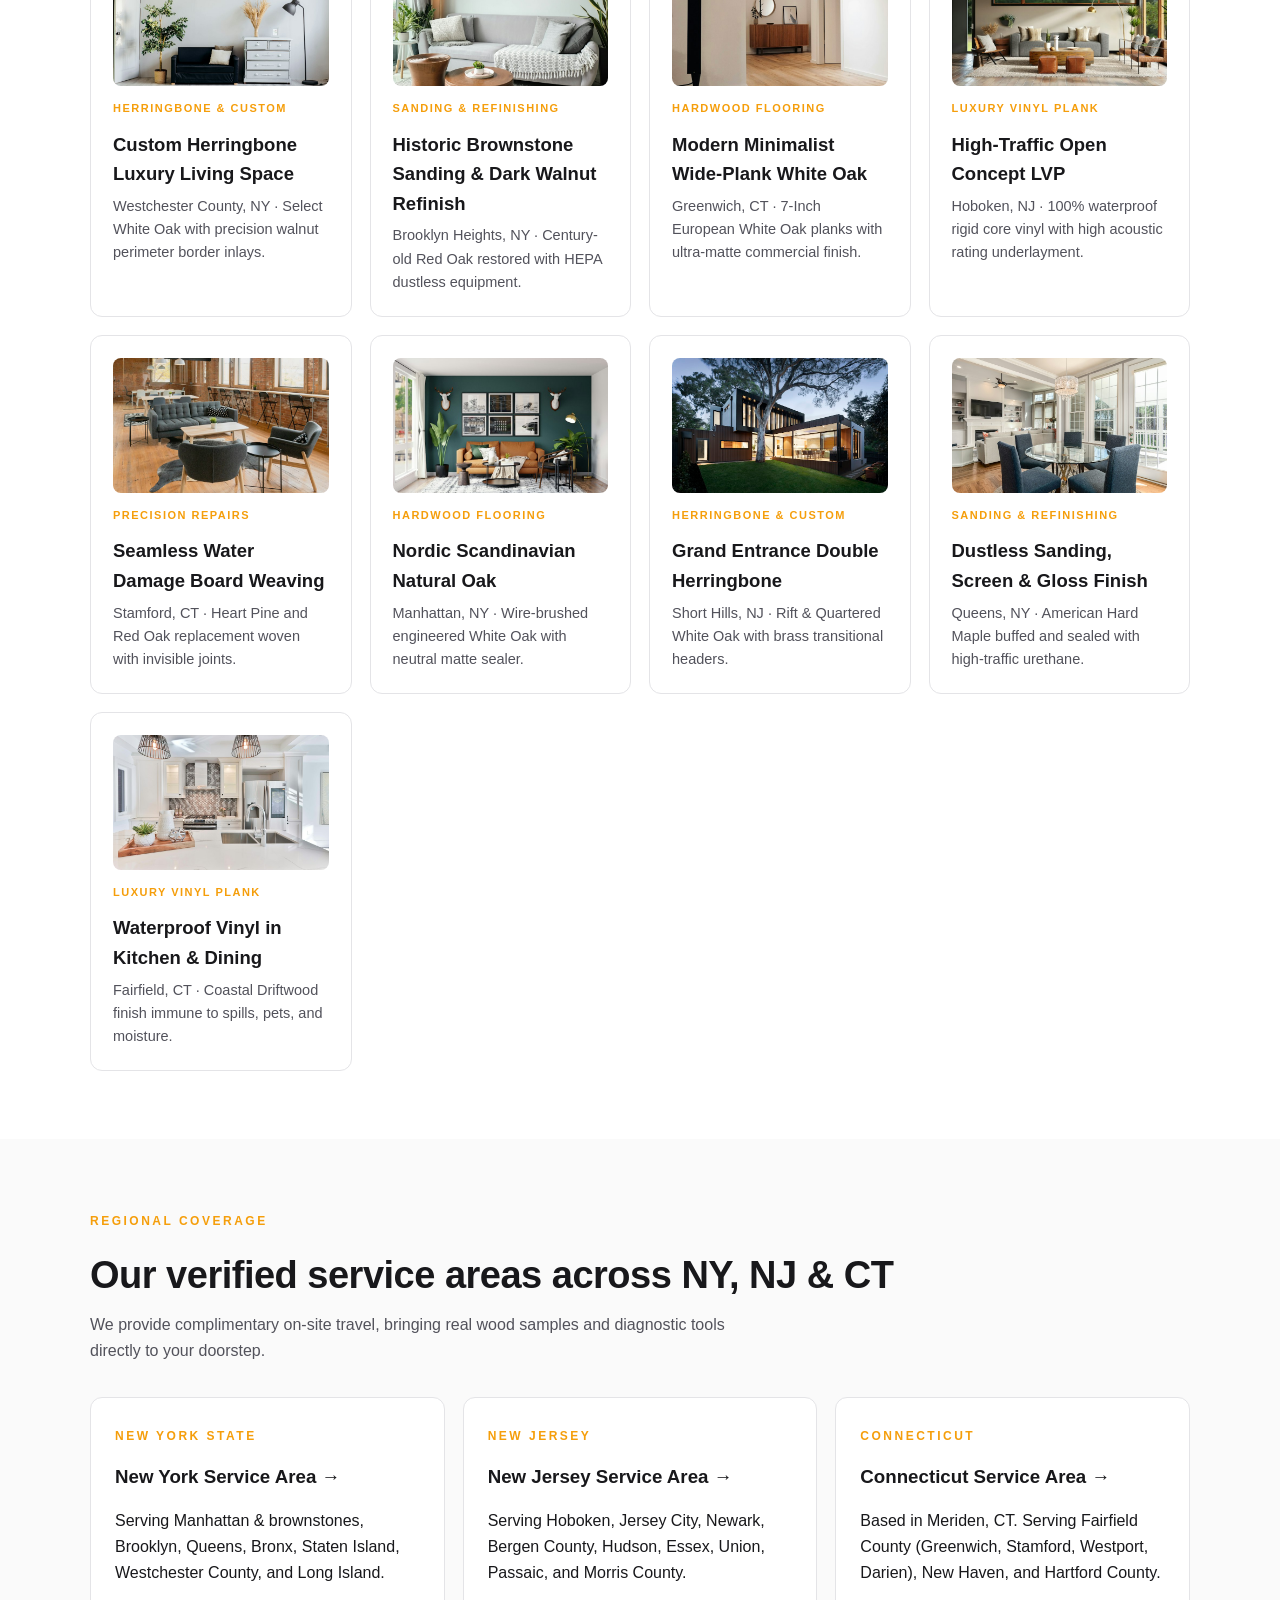
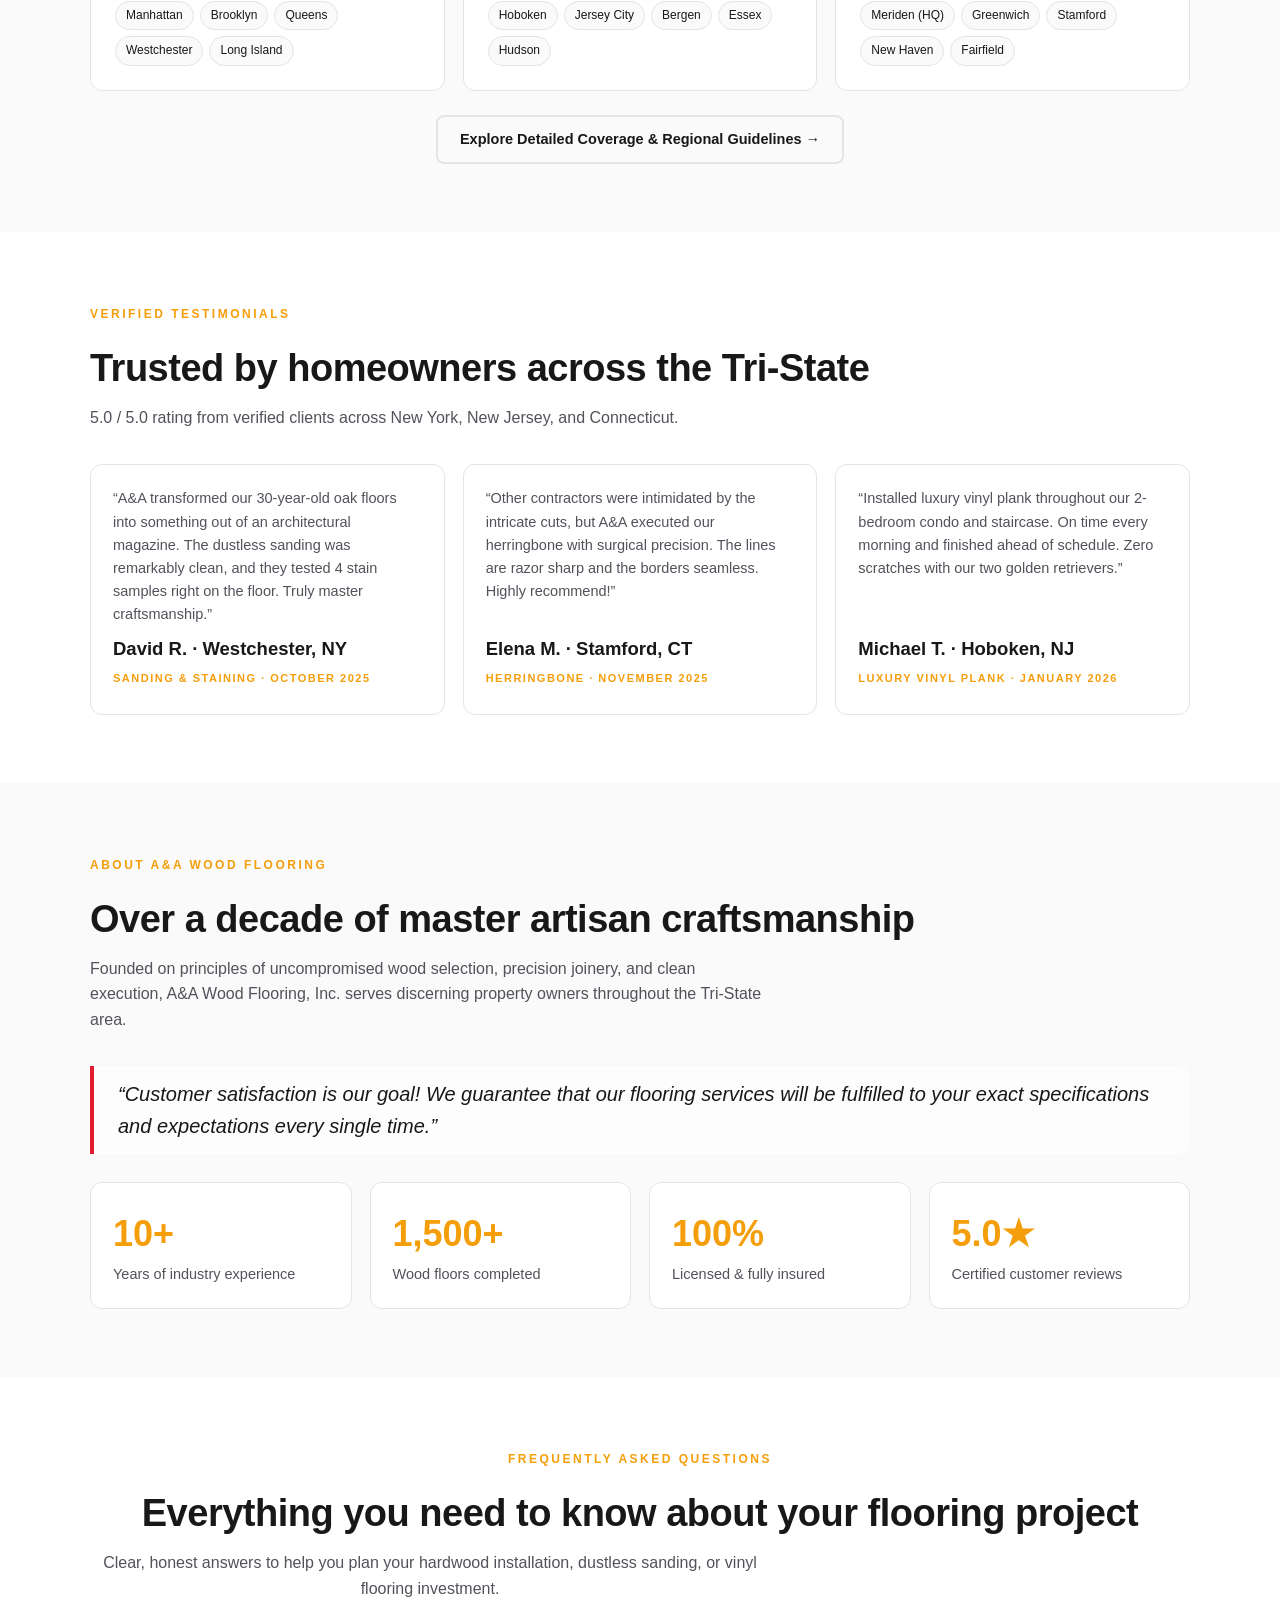
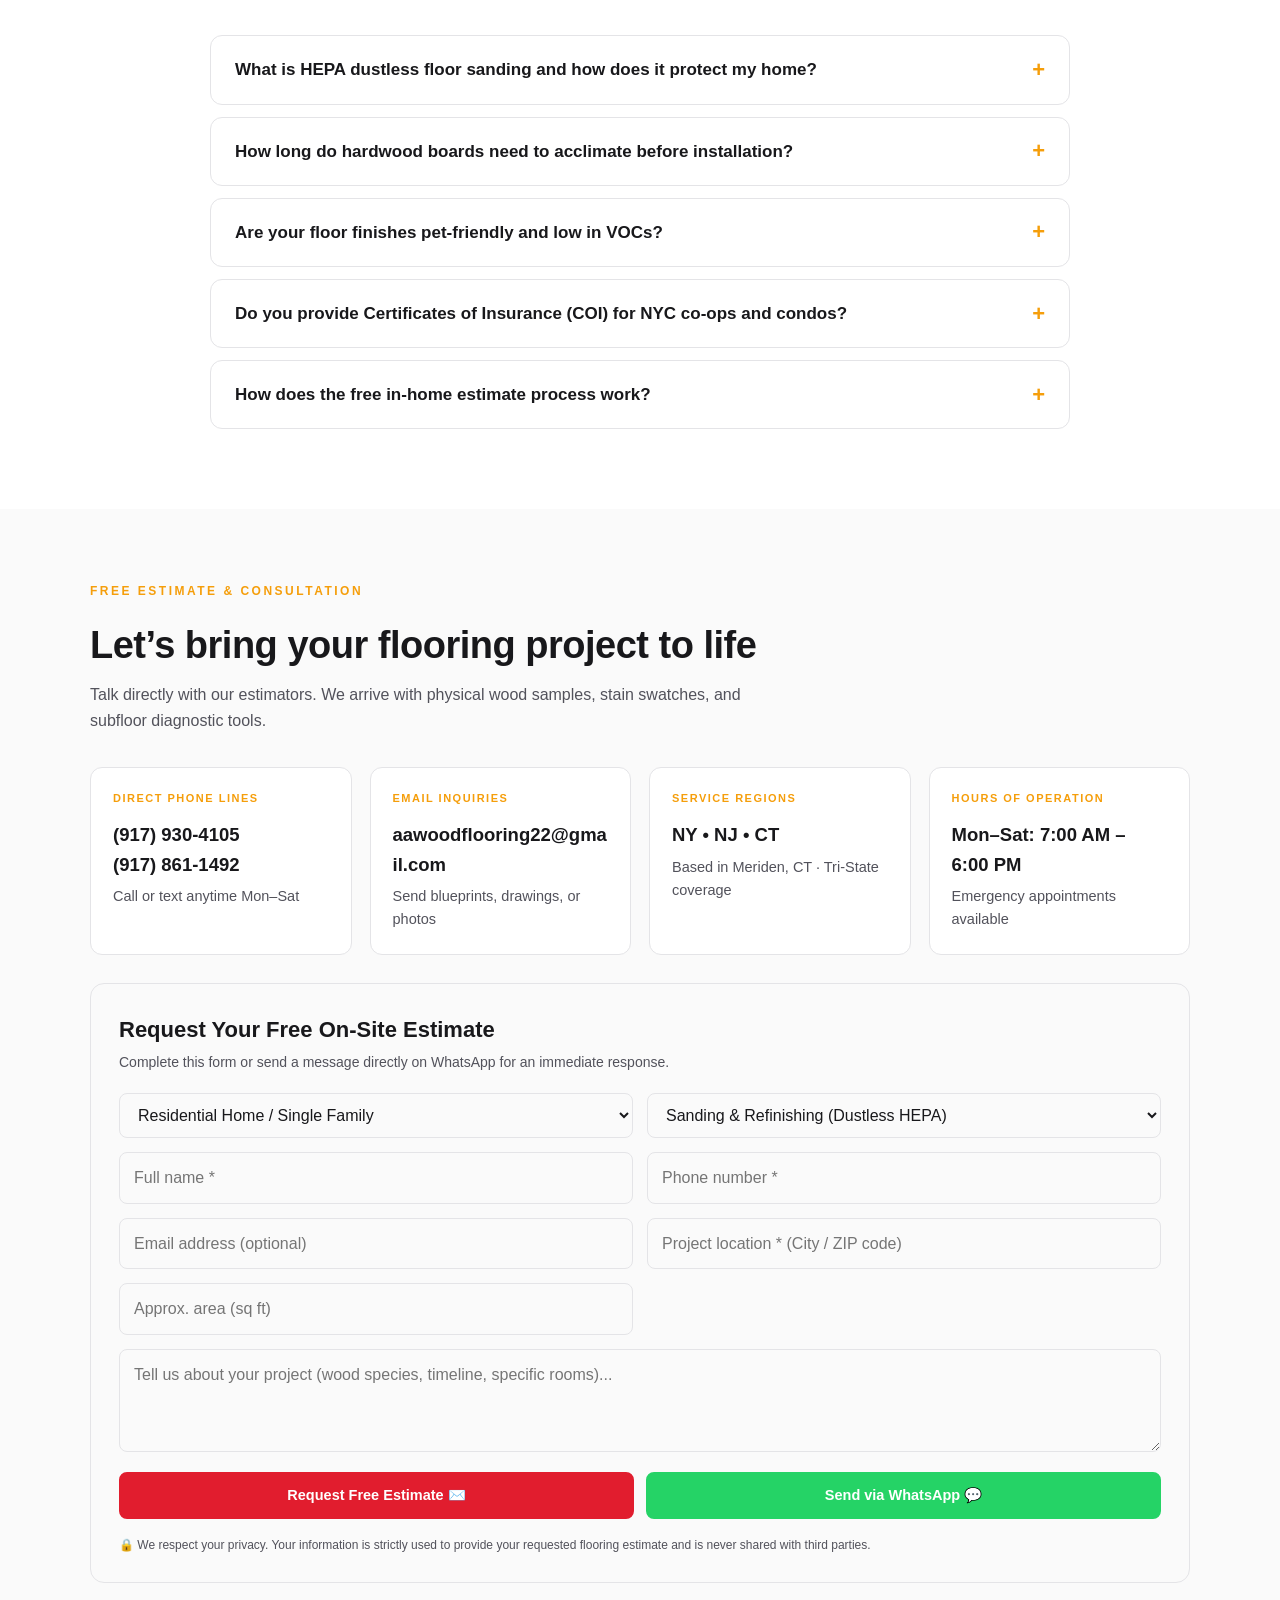
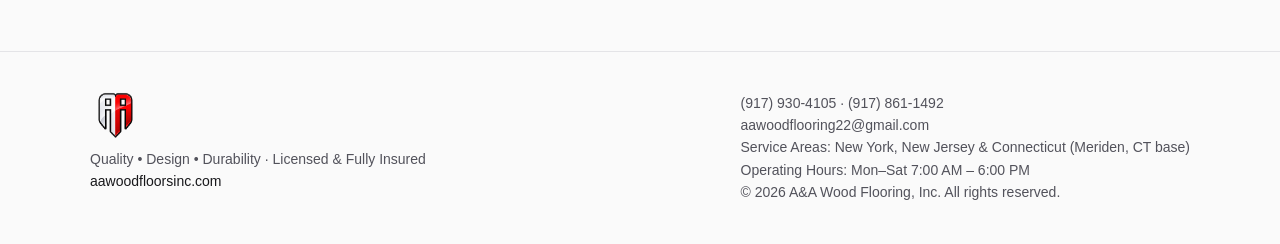
==== commit afd48891: "feat: update A&A Wood Flooring website" ====
--- a/index.html
+++ b/index.html
@@ -157,7 +157,24 @@
 
   <!-- Accessible Skip Navigation Link -->
   <a class="skip-link" href="#main-content">Skip to main content</a>
-
+  <style>
+    nav .w {
+      display: flex;
+      align-items: center;
+      justify-content: space-between;
+      height: 70px;
+    }
+    .logo {
+      display: flex;
+      align-items: center;
+      margin-right: auto;
+    }
+    .logo img {
+      height: 48px;
+      width: auto;
+      display: block;
+    }
+  </style>
   <!-- Top Announcement Bar -->
   <div class="top">
     <span>🚀 Now booking spring installations across NY • NJ • CT.</span>
@@ -168,7 +185,7 @@
   <nav aria-label="Main Navigation">
     <div class="w">
       <a class="logo" href="/" aria-label="A&amp;A Wood Flooring Homepage">
-        <img src="/assets/logo.png" alt="A&amp;A Wood Floors, Inc">
+        <img src="assets/logo.png?v=2" alt="A&amp;A Wood Floors, Inc">
       </a>
       
       <ul id="mobile-nav-menu">
@@ -228,7 +245,7 @@
           </div>
         </div>
         
-        <img alt="A&amp;A Wood Flooring craftsman beaver mascot holding hardwood log" src="/assets/beaver.webp" width="440" height="440" fetchpriority="high">
+        <img alt="A&amp;A Wood Flooring craftsman beaver mascot holding hardwood log" src="assets/beaver.webp?v=2" width="440" height="440" fetchpriority="high">
       </div>
     </header>
 
